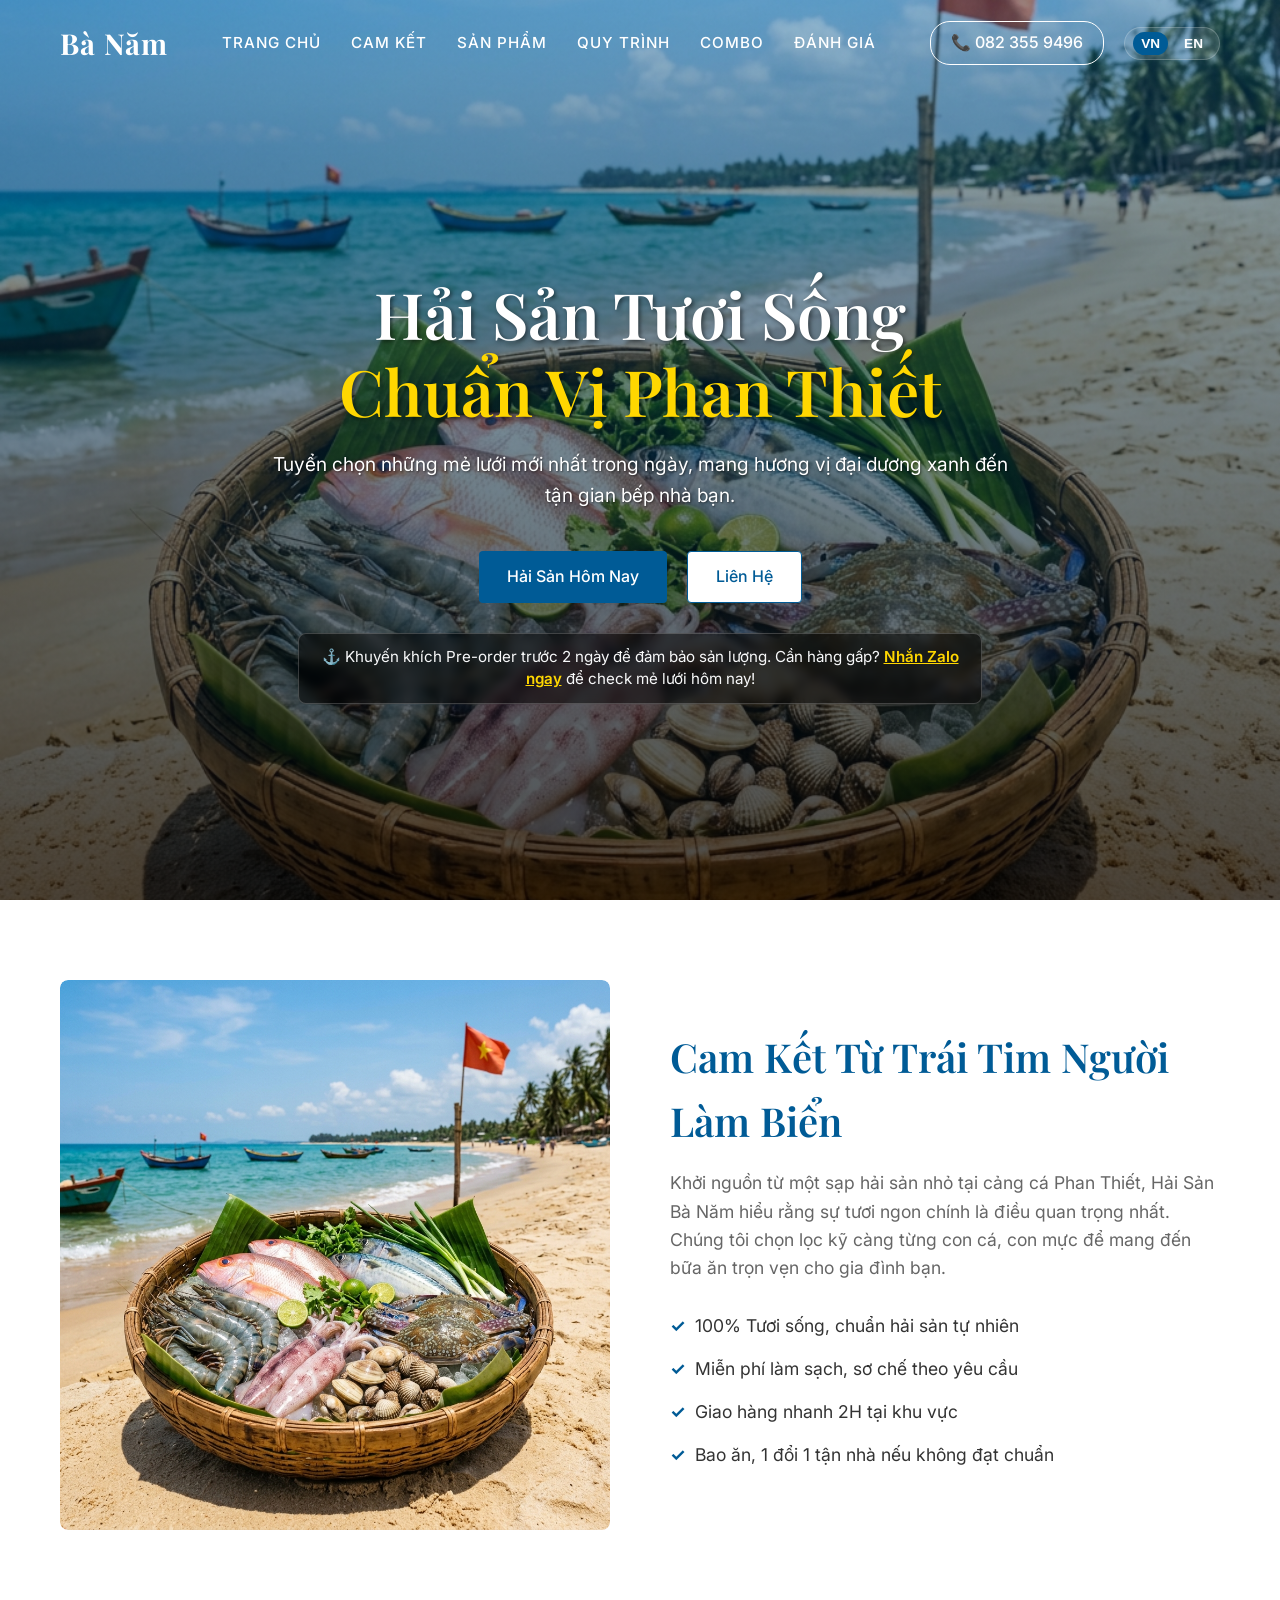
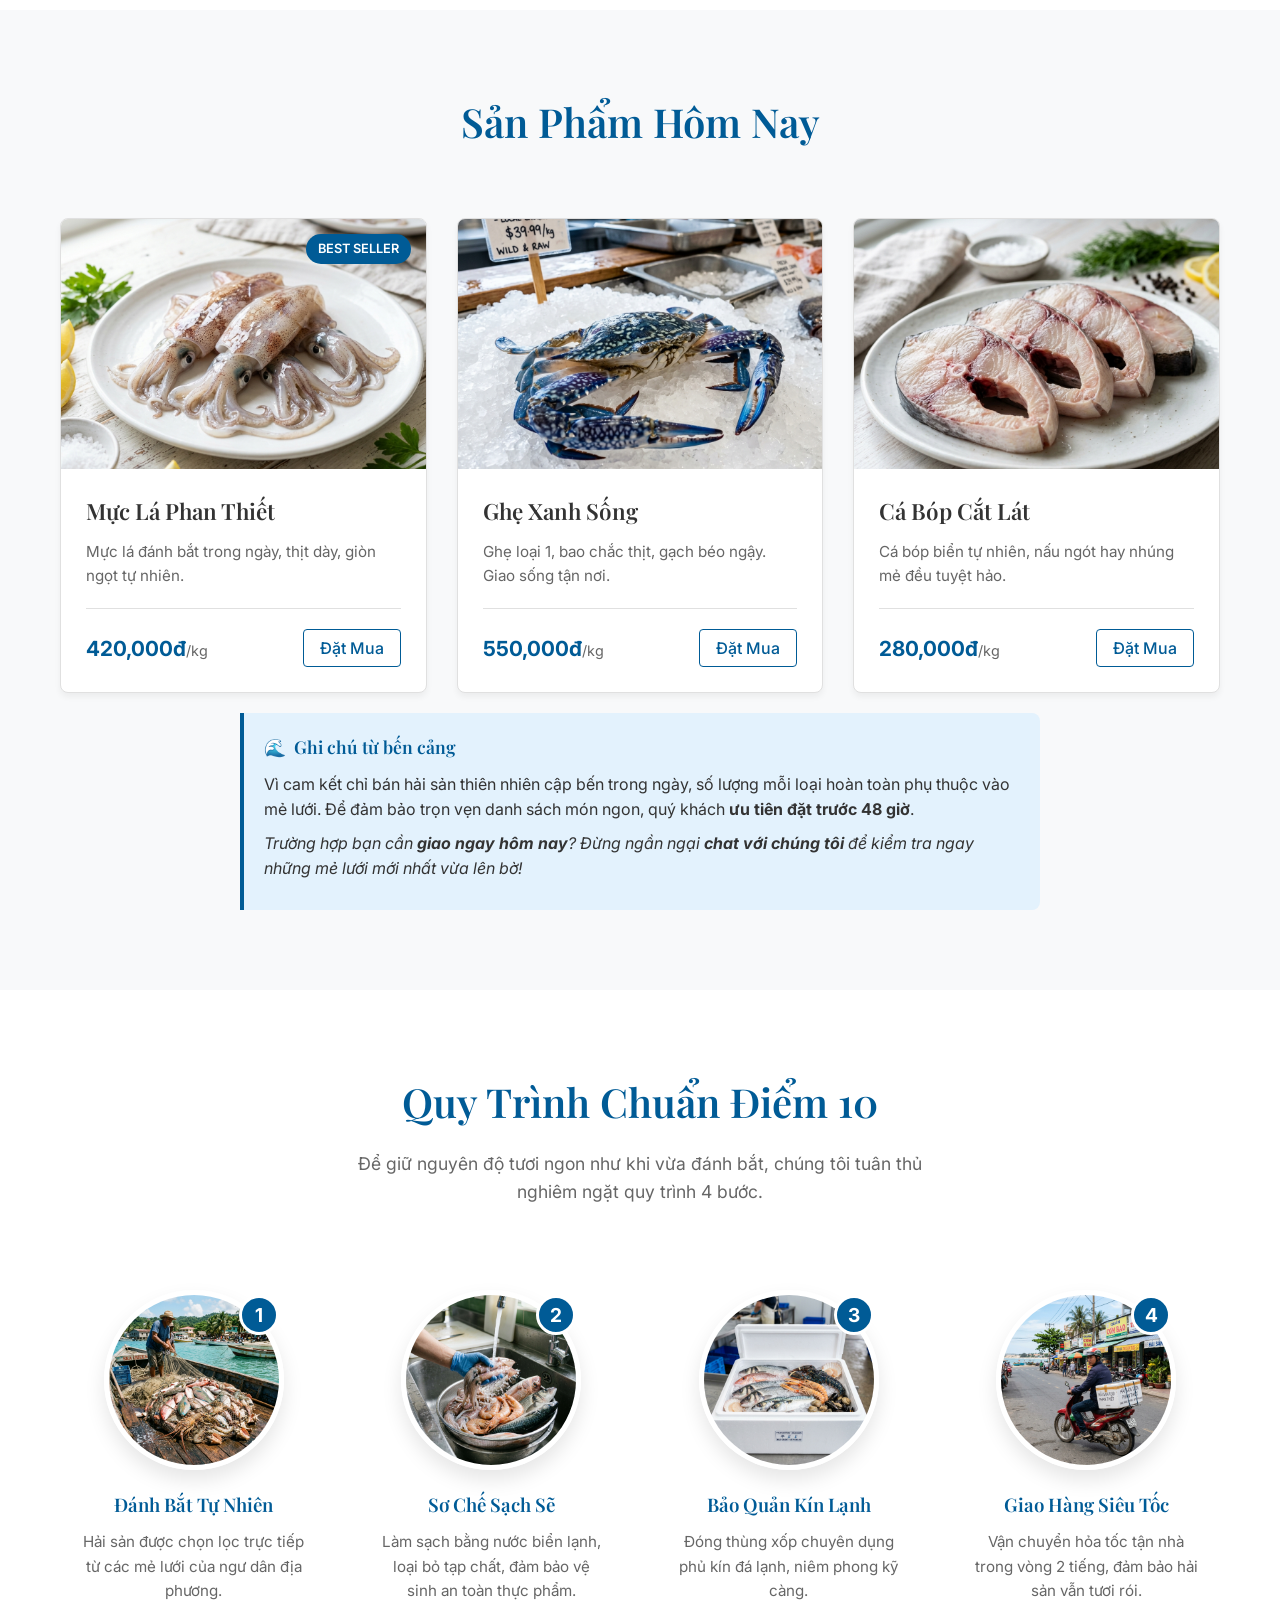
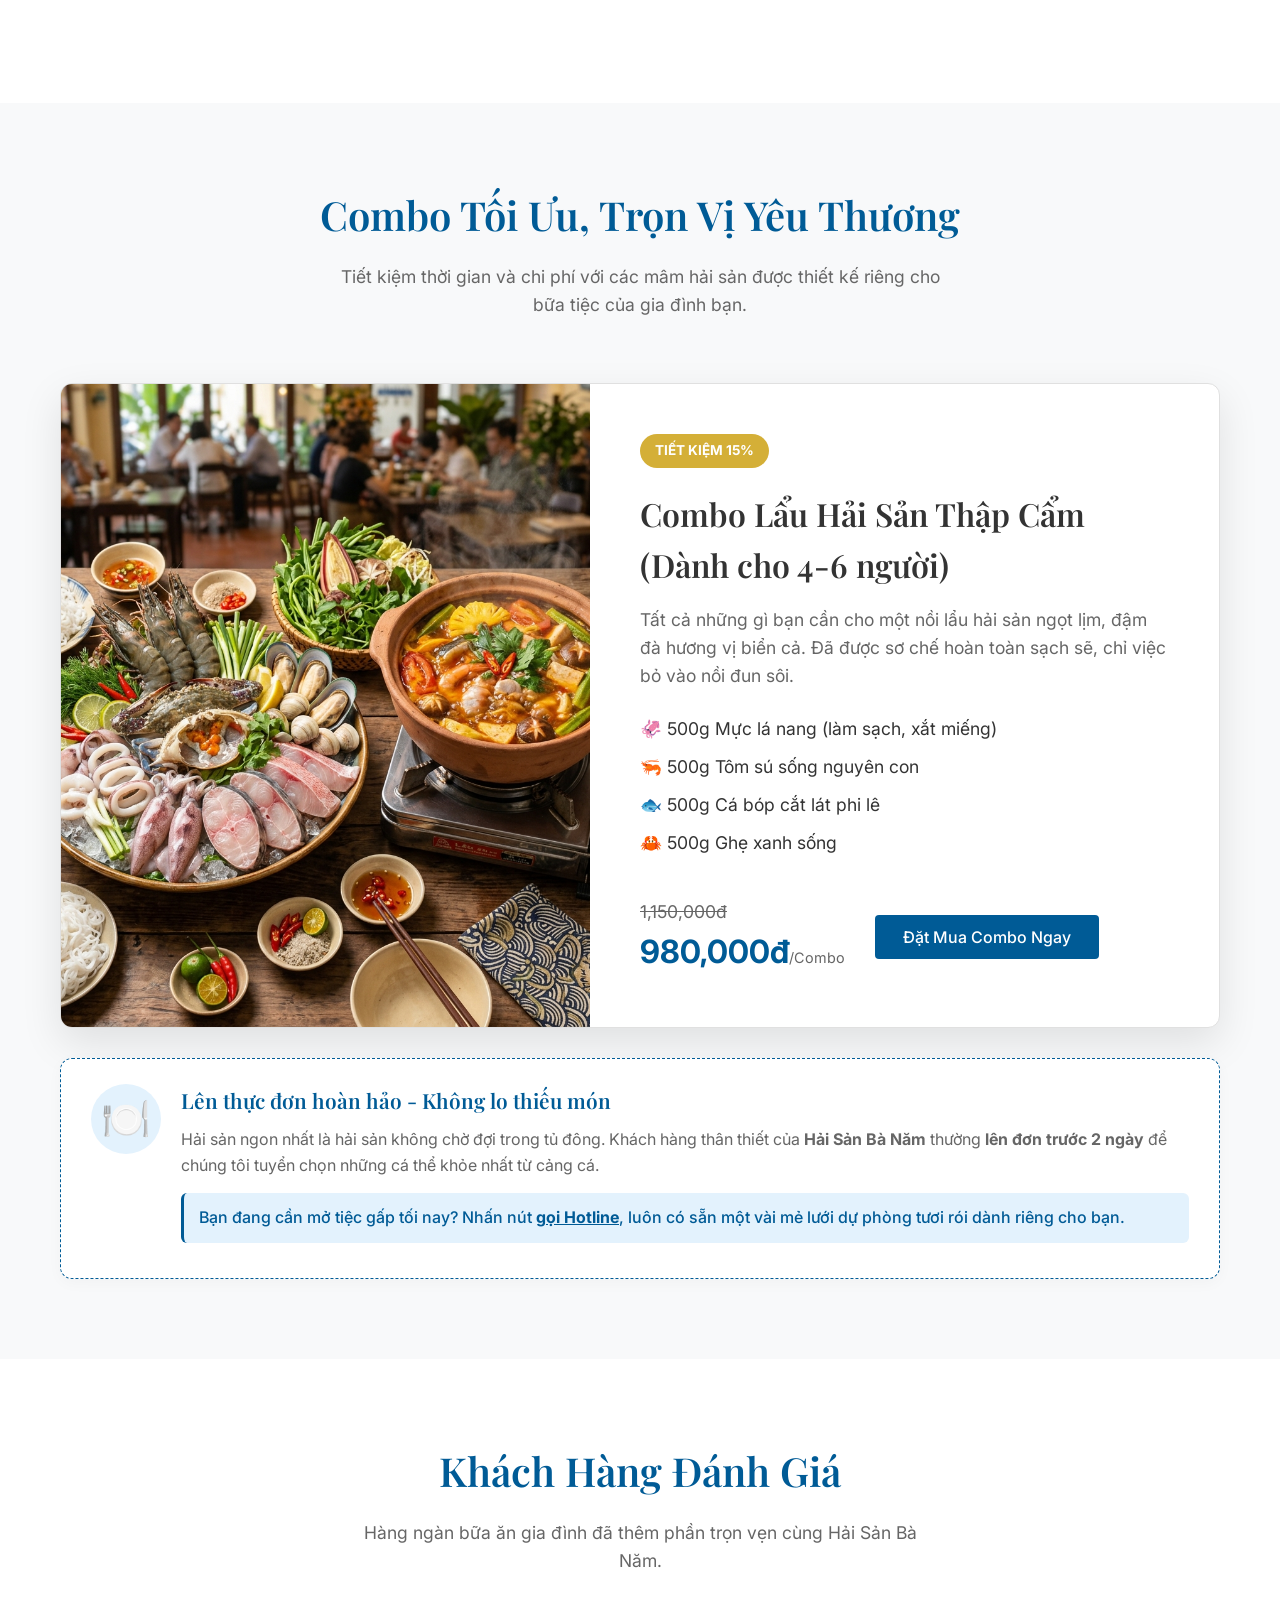
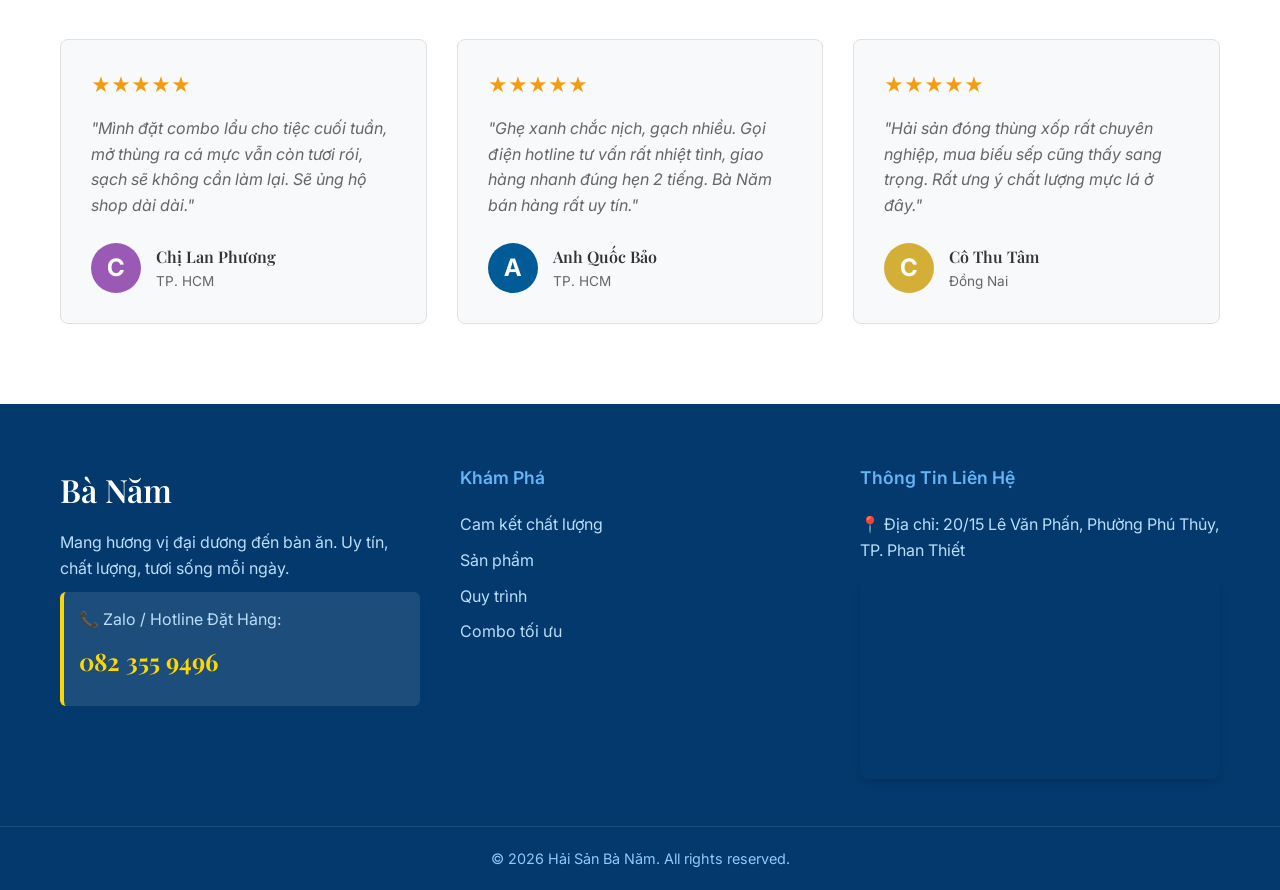
==== index.html @ 19738a65 "Add files via upload" ====
<!DOCTYPE html>
<html lang="vi">
<head>
    <meta charset="UTF-8">
    <meta name="viewport" content="width=device-width, initial-scale=1.0">
    <title>Hải Sản Bà Năm | Tươi Sống Khỏi Chê</title>
    <meta name="description" content="Hải Sản Bà Năm chuyên cung cấp các loại hải sản vùng biển Phan Thiết - Bình Thuận. Tươi ngon mỗi ngày.">
    <link rel="preconnect" href="https://fonts.googleapis.com">
    <link rel="preconnect" href="https://fonts.gstatic.com" crossorigin>
    <link href="https://fonts.googleapis.com/css2?family=Playfair+Display:wght@600;700&family=Inter:wght@400;500;600&display=swap" rel="stylesheet">
    <link rel="stylesheet" href="style.css">
</head>
<body>
    <!-- Navbar -->
    <header class="navbar">
        <div class="container">
            <a href="#" class="logo" data-i18n="logo_text">Bà Năm</a>
            <nav class="nav-links">
                <a href="#home" data-i18n="nav_home">Trang chủ</a>
                <a href="#about" data-i18n="nav_about">Cam kết</a>
                <a href="#products" data-i18n="nav_products">Sản phẩm</a>
                <a href="#process" data-i18n="nav_process">Quy trình</a>
                <a href="#combo" data-i18n="nav_combo">Combo</a>
                <a href="#reviews" data-i18n="nav_reviews">Đánh giá</a>
            </nav>
            <div class="header-right">
                <div class="header-phone">
                    <a href="tel:0823559496" class="btn-outline">📞 082 355 9496</a>
                </div>
                <div class="lang-switch">
                    <button id="lang-vi" class="lang-btn active">VN</button>
                    <button id="lang-en" class="lang-btn">EN</button>
                </div>
            </div>
            <div class="mobile-menu-btn">
                <span></span>
                <span></span>
                <span></span>
            </div>
        </div>
    </header>

    <!-- Hero Section -->
    <section id="home" class="hero" style="background-image: linear-gradient(rgba(0, 91, 150, 0.4), rgba(0, 0, 0, 0.7)), url('assets/hero_phanthiet_1779929524622.png');">
        <div class="hero-content">
            <h1 data-i18n="hero_title_html">Hải Sản Tươi Sống<br><span>Chuẩn Vị Phan Thiết</span></h1>
            <p data-i18n="hero_desc">Tuyển chọn những mẻ lưới mới nhất trong ngày, mang hương vị đại dương xanh đến tận gian bếp nhà bạn.</p>
            <div class="hero-actions">
                <a href="#products" class="btn-primary" data-i18n="btn_shop_now">Hải Sản Hôm Nay</a>
                <a href="#footer-contact" class="btn-secondary" data-i18n="btn_contact">Liên Hệ</a>
            </div>
            <div class="hero-note">
                <span data-i18n="hero_note_pre">⚓ Khuyến khích Pre-order trước 2 ngày để đảm bảo sản lượng. Cần hàng gấp? </span><a href="https://zalo.me/0823559496" target="_blank" data-i18n="hero_note_link">Nhắn Zalo ngay</a> <span data-i18n="hero_note_post">để check mẻ lưới hôm nay!</span>
            </div>
        </div>
    </section>

    <!-- About / Reason to Believe Section -->
    <section id="about" class="section about-section">
        <div class="container about-container">
            <div class="about-image">
                <img src="assets/hero_phanthiet_1779929524622.png" alt="Hải sản Phan Thiết">
            </div>
            <div class="about-text">
                <h2 data-i18n="about_title">Cam Kết Từ Trái Tim Người Làm Biển</h2>
                <p data-i18n="about_desc">Khởi nguồn từ một sạp hải sản nhỏ tại cảng cá Phan Thiết, Hải Sản Bà Năm hiểu rằng sự tươi ngon chính là điều quan trọng nhất. Chúng tôi chọn lọc kỹ càng từng con cá, con mực để mang đến bữa ăn trọn vẹn cho gia đình bạn.</p>
                <ul class="features">
                    <li data-i18n="feat_1">100% Tươi sống, chuẩn hải sản tự nhiên</li>
                    <li data-i18n="feat_2">Miễn phí làm sạch, sơ chế theo yêu cầu</li>
                    <li data-i18n="feat_3">Giao hàng nhanh 2H tại khu vực</li>
                    <li data-i18n="feat_4">Bao ăn, 1 đổi 1 tận nhà nếu không đạt chuẩn</li>
                </ul>
            </div>
        </div>
    </section>

    <!-- Products Section -->
    <section id="products" class="section products-section" style="background-color: var(--bg-light);">
        <div class="container">
            <div class="section-header">
                <h2 data-i18n="prod_title">Sản Phẩm Hôm Nay</h2>
            </div>
            
            <div class="product-grid">
                <div class="product-card">
                    <div class="product-img">
                        <img src="assets/product_squid_1779929579475.png" alt="Mực Lá Phan Thiết" id="img-squid">
                        <div class="product-badge" data-i18n="badge_bestseller">Best Seller</div>
                    </div>
                    <div class="product-info">
                        <h3 data-i18n="squid_title">Mực Lá Phan Thiết</h3>
                        <p class="product-desc" data-i18n="squid_desc">Mực lá đánh bắt trong ngày, thịt dày, giòn ngọt tự nhiên.</p>
                        <div class="product-bottom">
                            <span class="price">420,000đ<span data-i18n="per_kg">/kg</span></span>
                            <button class="btn-buy" onclick="openOrderModal('Mực Lá Phan Thiết', 'assets/product_squid_1779929579475.png', true)" data-i18n="btn_buy">Đặt Mua</button>
                        </div>
                    </div>
                </div>

                <div class="product-card">
                    <div class="product-img">
                        <img src="assets/product_bluecrab_1779929543211.png" alt="Ghẹ Xanh Sống" id="img-crab">
                    </div>
                    <div class="product-info">
                        <h3 data-i18n="crab_title">Ghẹ Xanh Sống</h3>
                        <p class="product-desc" data-i18n="crab_desc">Ghẹ loại 1, bao chắc thịt, gạch béo ngậy. Giao sống tận nơi.</p>
                        <div class="product-bottom">
                            <span class="price">550,000đ<span data-i18n="per_kg">/kg</span></span>
                            <button class="btn-buy" onclick="openOrderModal('Ghẹ Xanh Sống', 'assets/product_bluecrab_1779929543211.png', true)" data-i18n="btn_buy">Đặt Mua</button>
                        </div>
                    </div>
                </div>

                <div class="product-card">
                    <div class="product-img">
                        <img src="assets/product_cobia_1779929563688.png" alt="Cá Bóp Biển" id="img-cobia">
                    </div>
                    <div class="product-info">
                        <h3 data-i18n="cobia_title">Cá Bóp Cắt Lát</h3>
                        <p class="product-desc" data-i18n="cobia_desc">Cá bóp biển tự nhiên, nấu ngót hay nhúng mẻ đều tuyệt hảo.</p>
                        <div class="product-bottom">
                            <span class="price">280,000đ<span data-i18n="per_kg">/kg</span></span>
                            <button class="btn-buy" onclick="openOrderModal('Cá Bóp Cắt Lát', 'assets/product_cobia_1779929563688.png', true)" data-i18n="btn_buy">Đặt Mua</button>
                        </div>
                    </div>
                </div>
            </div>

            <div class="harbor-note">
                <h4><span class="icon">🌊</span> <span data-i18n="harbor_note_title">Ghi chú từ bến cảng</span></h4>
                <p data-i18n="harbor_note_p1_html">Vì cam kết chỉ bán hải sản thiên nhiên cập bến trong ngày, số lượng mỗi loại hoàn toàn phụ thuộc vào mẻ lưới. Để đảm bảo trọn vẹn danh sách món ngon, quý khách <strong>ưu tiên đặt trước 48 giờ</strong>.</p>
                <p><em><span data-i18n="harbor_note_p2_pre">Trường hợp bạn cần <strong>giao ngay hôm nay</strong>? Đừng ngần ngại </span><a href="https://zalo.me/0823559496" target="_blank" data-i18n="harbor_note_p2_link"><strong>chat với chúng tôi</strong></a><span data-i18n="harbor_note_p2_post"> để kiểm tra ngay những mẻ lưới mới nhất vừa lên bờ!</span></em></p>
            </div>
        </div>
    </section>

    <!-- Packaging Process Section -->
    <section id="process" class="section process-section">
        <div class="container">
            <div class="section-header">
                <h2 data-i18n="proc_title">Quy Trình Chuẩn Điểm 10</h2>
                <p data-i18n="proc_desc">Để giữ nguyên độ tươi ngon như khi vừa đánh bắt, chúng tôi tuân thủ nghiêm ngặt quy trình 4 bước.</p>
            </div>
            <div class="process-grid">
                <div class="process-card">
                    <div class="process-img">
                        <img src="assets/process_catch_1779944529290.png" alt="Đánh bắt">
                        <div class="step-num">1</div>
                    </div>
                    <h3 data-i18n="p1_title">Đánh Bắt Tự Nhiên</h3>
                    <p data-i18n="p1_desc">Hải sản được chọn lọc trực tiếp từ các mẻ lưới của ngư dân địa phương.</p>
                </div>
                <div class="process-card">
                    <div class="process-img">
                        <img src="assets/process_clean_vietnam_1779953229005.png" alt="Sơ chế">
                        <div class="step-num">2</div>
                    </div>
                    <h3 data-i18n="p2_title">Sơ Chế Sạch Sẽ</h3>
                    <p data-i18n="p2_desc">Làm sạch bằng nước biển lạnh, loại bỏ tạp chất, đảm bảo vệ sinh an toàn thực phẩm.</p>
                </div>
                <div class="process-card">
                    <div class="process-img">
                        <img src="assets/process_pack_1779944547674.png" alt="Đóng gói">
                        <div class="step-num">3</div>
                    </div>
                    <h3 data-i18n="p3_title">Bảo Quản Kín Lạnh</h3>
                    <p data-i18n="p3_desc">Đóng thùng xốp chuyên dụng phủ kín đá lạnh, niêm phong kỹ càng.</p>
                </div>
                <div class="process-card">
                    <div class="process-img">
                        <img src="assets/process_delivery_vietnam_1779953250684.png" alt="Vận chuyển">
                        <div class="step-num">4</div>
                    </div>
                    <h3 data-i18n="p4_title">Giao Hàng Siêu Tốc</h3>
                    <p data-i18n="p4_desc">Vận chuyển hỏa tốc tận nhà trong vòng 2 tiếng, đảm bảo hải sản vẫn tươi rói.</p>
                </div>
            </div>
        </div>
    </section>

    <!-- Combo Section -->
    <section id="combo" class="section combo-section" style="background-color: var(--bg-light);">
        <div class="container">
            <div class="section-header">
                <h2 data-i18n="combo_sec_title">Combo Tối Ưu, Trọn Vị Yêu Thương</h2>
                <p data-i18n="combo_sec_desc">Tiết kiệm thời gian và chi phí với các mâm hải sản được thiết kế riêng cho bữa tiệc của gia đình bạn.</p>
            </div>
            
            <div class="combo-card-large">
                <div class="combo-image">
                    <img src="assets/combo_hotpot_1779944512594.png" alt="Combo Lẩu Hải Sản">
                </div>
                <div class="combo-info">
                    <div class="combo-badge" data-i18n="combo_badge">TIẾT KIỆM 15%</div>
                    <h3 data-i18n="combo_title">Combo Lẩu Hải Sản Thập Cẩm (Dành cho 4-6 người)</h3>
                    <p class="combo-desc" data-i18n="combo_desc">Tất cả những gì bạn cần cho một nồi lẩu hải sản ngọt lịm, đậm đà hương vị biển cả. Đã được sơ chế hoàn toàn sạch sẽ, chỉ việc bỏ vào nồi đun sôi.</p>
                    <ul class="combo-items">
                        <li><span>🦑</span> <span data-i18n="citem_1">500g Mực lá nang (làm sạch, xắt miếng)</span></li>
                        <li><span>🦐</span> <span data-i18n="citem_2">500g Tôm sú sống nguyên con</span></li>
                        <li><span>🐟</span> <span data-i18n="citem_3">500g Cá bóp cắt lát phi lê</span></li>
                        <li><span>🦀</span> <span data-i18n="citem_4">500g Ghẹ xanh sống</span></li>
                    </ul>
                    <div class="combo-bottom">
                        <div class="price-wrap">
                            <span class="price-old">1,150,000đ</span>
                            <span class="price">980,000đ<span data-i18n="per_combo">/Combo</span></span>
                        </div>
                        <button class="btn-primary" onclick="openOrderModal('Combo Lẩu Hải Sản Thập Cẩm', 'assets/combo_hotpot_1779944512594.png', false)" data-i18n="btn_buy_combo">Đặt Mua Combo Ngay</button>
                    </div>
                </div>
            </div>

            <div class="preorder-banner">
                <div class="banner-icon">🍽️</div>
                <div class="banner-content">
                    <h3 data-i18n="pb_title">Lên thực đơn hoàn hảo - Không lo thiếu món</h3>
                    <p data-i18n="pb_desc_html">Hải sản ngon nhất là hải sản không chờ đợi trong tủ đông. Khách hàng thân thiết của <strong>Hải Sản Bà Năm</strong> thường <strong>lên đơn trước 2 ngày</strong> để chúng tôi tuyển chọn những cá thể khỏe nhất từ cảng cá.</p>
                    <p class="highlight-text" data-i18n="pb_hl_html">Bạn đang cần mở tiệc gấp tối nay? Nhấn nút <a href="https://zalo.me/0823559496" target="_blank" style="text-decoration: underline; color: inherit;"><strong>gọi Hotline</strong></a>, luôn có sẵn một vài mẻ lưới dự phòng tươi rói dành riêng cho bạn.</p>
                </div>
            </div>
        </div>
    </section>

    <!-- Reviews Section -->
    <section id="reviews" class="section reviews-section">
        <div class="container">
            <div class="section-header">
                <h2 data-i18n="rev_title">Khách Hàng Đánh Giá</h2>
                <p data-i18n="rev_desc">Hàng ngàn bữa ăn gia đình đã thêm phần trọn vẹn cùng Hải Sản Bà Năm.</p>
            </div>
            <div class="reviews-grid">
                <div class="review-card">
                    <div class="review-stars">★★★★★</div>
                    <p class="review-text" data-i18n="rev_1_text">"Mình đặt combo lẩu cho tiệc cuối tuần, mở thùng ra cá mực vẫn còn tươi rói, sạch sẽ không cần làm lại. Sẽ ủng hộ shop dài dài."</p>
                    <div class="review-author">
                        <div class="author-avatar">C</div>
                        <div>
                            <h4 data-i18n="rev_1_name">Chị Lan Phương</h4>
                            <p data-i18n="rev_1_loc">TP. HCM</p>
                        </div>
                    </div>
                </div>
                <div class="review-card">
                    <div class="review-stars">★★★★★</div>
                    <p class="review-text" data-i18n="rev_2_text">"Ghẹ xanh chắc nịch, gạch nhiều. Gọi điện hotline tư vấn rất nhiệt tình, giao hàng nhanh đúng hẹn 2 tiếng. Bà Năm bán hàng rất uy tín."</p>
                    <div class="review-author">
                        <div class="author-avatar" style="background:var(--accent);">A</div>
                        <div>
                            <h4 data-i18n="rev_2_name">Anh Quốc Bảo</h4>
                            <p data-i18n="rev_2_loc">TP. HCM</p>
                        </div>
                    </div>
                </div>
                <div class="review-card">
                    <div class="review-stars">★★★★★</div>
                    <p class="review-text" data-i18n="rev_3_text">"Hải sản đóng thùng xốp rất chuyên nghiệp, mua biếu sếp cũng thấy sang trọng. Rất ưng ý chất lượng mực lá ở đây."</p>
                    <div class="review-author">
                        <div class="author-avatar" style="background:#d4af37;">C</div>
                        <div>
                            <h4 data-i18n="rev_3_name">Cô Thu Tâm</h4>
                            <p data-i18n="rev_3_loc">Đồng Nai</p>
                        </div>
                    </div>
                </div>
            </div>
        </div>
    </section>

    <!-- Footer -->
    <footer id="footer-contact">
        <div class="container footer-content">
            <div class="footer-col brand-col">
                <h3 data-i18n="footer_brand">Bà Năm</h3>
                <p data-i18n="footer_desc">Mang hương vị đại dương đến bàn ăn. Uy tín, chất lượng, tươi sống mỗi ngày.</p>
                <div class="contact-highlight">
                    <p data-i18n="footer_hotline_text">📞 Zalo / Hotline Đặt Hàng:</p>
                    <a href="tel:0823559496" class="big-phone">082 355 9496</a>
                </div>
            </div>
            <div class="footer-col">
                <h4 data-i18n="footer_nav_title">Khám Phá</h4>
                <a href="#about" data-i18n="nav_about">Cam kết chất lượng</a>
                <a href="#products" data-i18n="nav_products">Sản phẩm</a>
                <a href="#process" data-i18n="nav_process">Quy trình</a>
                <a href="#combo" data-i18n="nav_combo">Combo tối ưu</a>
            </div>
            <div class="footer-col">
                <h4 data-i18n="footer_contact_title">Thông Tin Liên Hệ</h4>
                <p><span data-i18n="footer_address">📍 Địa chỉ: 20/15 Lê Văn Phấn, Phường Phú Thủy, TP. Phan Thiết</span></p>
                <div class="map-container" style="margin-top: 15px;">
                    <iframe src="https://maps.google.com/maps?q=20/15%20L%C3%AA%20V%C4%83n%20Ph%E1%BA%A5n,%20Ph%C6%B0%E1%BB%9Dng%20Ph%C3%BA%20Th%E1%BB%A7y,%20Phan%20Thi%E1%BA%BFt&t=&z=15&ie=UTF8&iwloc=&output=embed" width="100%" height="200" style="border:0; border-radius: 8px; box-shadow: 0 4px 6px rgba(0,0,0,0.1);" allowfullscreen="" loading="lazy"></iframe>
                </div>
            </div>
        </div>
        <div class="footer-bottom">
            <p data-i18n="footer_copy">&copy; 2026 Hải Sản Bà Năm. All rights reserved.</p>
        </div>
    </footer>

    <!-- Order Modal -->
    <div id="orderModal" class="modal">
        <div class="modal-content">
            <span class="close-modal">&times;</span>
            <h2 id="modalTitle" data-i18n="modal_title">Đặt Mua Sản Phẩm</h2>
            <p class="modal-desc" data-i18n="modal_desc">Vui lòng liên hệ trực tiếp để chúng tôi chốt đơn và phục vụ bạn tốt nhất.</p>
            
            <div class="prep-section" id="prepSection">
                <h4 data-i18n="modal_prep_title">Chọn cách sơ chế:</h4>
                <div class="prep-options">
                    <label class="prep-option">
                        <input type="radio" name="prepType" value="raw" checked onchange="updatePrepPreview()">
                        <span data-i18n="prep_raw">Giao sống nguyên con</span>
                    </label>
                    <label class="prep-option">
                        <input type="radio" name="prepType" value="cleaned" onchange="updatePrepPreview()">
                        <span data-i18n="prep_clean">Làm sạch & cắt khúc</span>
                    </label>
                    <label class="prep-option">
                        <input type="radio" name="prepType" value="steamed" onchange="updatePrepPreview()">
                        <span data-i18n="prep_steam">Hấp chín sẵn</span>
                    </label>
                </div>
                <div class="prep-preview">
                    <img id="prepPreviewImg" src="" alt="Minh họa sơ chế">
                    <p id="prepPreviewText" data-i18n="prep_img_text">Hình minh họa</p>
                </div>
            </div>

            <div class="modal-actions">
                <a href="tel:0823559496" class="btn-primary modal-btn" data-i18n="modal_btn_call">📞 Gọi 082 355 9496</a>
                <a href="https://zalo.me/0823559496" target="_blank" class="btn-secondary modal-btn" data-i18n="modal_btn_zalo">💬 Nhắn Zalo</a>
            </div>
        </div>
    </div>

    <script src="script.js"></script>
</body>
</html>
---- style.css ----
:root {
    --bg-light: #f8f9fa;
    --bg-card: #ffffff;
    --text-main: #333333;
    --text-muted: #666666;
    --accent: #005B96; /* Ocean Blue */
    --accent-hover: #03396c;
    --border: #e0e0e0;
    --font-heading: 'Playfair Display', serif;
    --font-body: 'Inter', sans-serif;
    --transition: all 0.3s ease;
}

* {
    margin: 0;
    padding: 0;
    box-sizing: border-box;
}

html {
    scroll-behavior: smooth;
}

body {
    background-color: var(--bg-card); /* Default background white */
    color: var(--text-main);
    font-family: var(--font-body);
    line-height: 1.6;
    overflow-x: hidden;
}

a {
    text-decoration: none;
    color: inherit;
    transition: var(--transition);
}

ul {
    list-style: none;
}

.container {
    max-width: 1200px;
    margin: 0 auto;
    padding: 0 20px;
}

.text-center {
    text-align: center;
}

/* Typography */
h1, h2, h3, h4, h5, h6 {
    font-family: var(--font-heading);
    font-weight: 600;
}

h2 {
    font-size: 2.5rem;
    margin-bottom: 1rem;
    color: var(--accent);
}

.section-header {
    text-align: center;
    margin-bottom: 4rem;
}

.section-header p {
    color: var(--text-muted);
    font-size: 1.1rem;
    max-width: 600px;
    margin: 0 auto;
}

/* Buttons */
.btn-primary, .btn-secondary, .btn-outline, .btn-buy {
    display: inline-flex;
    align-items: center;
    justify-content: center;
    padding: 12px 28px;
    border-radius: 4px;
    font-weight: 500;
    cursor: pointer;
    transition: var(--transition);
    border: none;
    font-size: 1rem;
    font-family: var(--font-body);
    text-align: center;
}

.btn-primary {
    background-color: var(--accent);
    color: white;
}

.btn-primary:hover {
    background-color: var(--accent-hover);
    transform: translateY(-2px);
    box-shadow: 0 10px 20px rgba(0, 91, 150, 0.2);
}

.btn-secondary {
    background-color: white;
    color: var(--accent);
    border: 1px solid var(--accent);
}

.btn-secondary:hover {
    background-color: #f0f7fb;
    transform: translateY(-2px);
}

.btn-outline {
    border: 1px solid white;
    color: white;
    padding: 8px 20px;
    border-radius: 20px;
}

.btn-outline:hover {
    background-color: white;
    color: var(--accent);
}

.navbar.scrolled .btn-outline {
    border-color: var(--accent);
    color: var(--accent);
}
.navbar.scrolled .btn-outline:hover {
    background-color: var(--accent);
    color: white;
}

/* Navbar */
.navbar {
    position: fixed;
    top: 0;
    left: 0;
    width: 100%;
    padding: 20px 0;
    z-index: 1000;
    transition: var(--transition);
    border-bottom: 1px solid transparent;
    color: white;
}

.navbar.scrolled {
    background-color: rgba(255, 255, 255, 0.95);
    backdrop-filter: blur(10px);
    padding: 15px 0;
    border-bottom: 1px solid var(--border);
    color: var(--text-main);
    box-shadow: 0 4px 6px rgba(0,0,0,0.05);
}

.navbar .container {
    display: flex;
    justify-content: space-between;
    align-items: center;
}

.logo {
    font-family: var(--font-heading);
    font-size: 1.8rem;
    font-weight: 700;
    letter-spacing: 1px;
}

.nav-links {
    display: flex;
    gap: 30px;
    align-items: center;
}

.nav-links a:not(.btn-outline) {
    font-size: 0.95rem;
    text-transform: uppercase;
    letter-spacing: 1px;
    position: relative;
    font-weight: 500;
}

.nav-links a:not(.btn-outline)::after {
    content: '';
    position: absolute;
    bottom: -5px;
    left: 0;
    width: 0;
    height: 2px;
    background-color: var(--accent);
    transition: var(--transition);
}

.nav-links a:not(.btn-outline):hover::after {
    width: 100%;
}

.header-right {
    display: flex;
    align-items: center;
    gap: 20px;
}

.header-phone {
    display: flex;
    align-items: center;
}

.lang-switch {
    display: flex;
    align-items: center;
    gap: 8px;
    background: rgba(255, 255, 255, 0.1);
    padding: 4px 8px;
    border-radius: 20px;
    border: 1px solid rgba(255, 255, 255, 0.2);
}

.navbar.scrolled .lang-switch {
    background: #f0f7fb;
    border-color: var(--border);
}

.lang-btn {
    background: none;
    border: none;
    color: white;
    cursor: pointer;
    font-size: 0.85rem;
    font-weight: 600;
    padding: 4px 8px;
    border-radius: 12px;
    transition: var(--transition);
}

.navbar.scrolled .lang-btn {
    color: var(--text-muted);
}

.lang-btn.active {
    background-color: var(--accent);
    color: white !important;
}

.lang-btn:not(.active):hover {
    opacity: 0.8;
}

.mobile-menu-btn {
    display: none;
    flex-direction: column;
    gap: 6px;
    cursor: pointer;
}

.mobile-menu-btn span {
    width: 30px;
    height: 2px;
    background-color: currentColor;
    transition: var(--transition);
}

/* Hero Section */
.hero {
    height: 100vh;
    background-size: cover;
    background-position: center;
    background-attachment: fixed;
    display: flex;
    align-items: center;
    justify-content: center;
    text-align: center;
    padding-top: 80px;
    color: white;
}

.hero-content {
    max-width: 800px;
    padding: 0 20px;
    animation: fadeIn 1.5s ease;
}

.hero h1 {
    font-size: 4rem;
    line-height: 1.2;
    margin-bottom: 20px;
    text-shadow: 2px 2px 4px rgba(0,0,0,0.5);
}

.hero h1 span {
    color: #ffd700;
}

.hero p {
    font-size: 1.2rem;
    margin-bottom: 40px;
    text-shadow: 1px 1px 2px rgba(0,0,0,0.5);
}

.hero-actions {
    display: flex;
    gap: 20px;
    justify-content: center;
}

@keyframes fadeIn {
    from { opacity: 0; transform: translateY(30px); }
    to { opacity: 1; transform: translateY(0); }
}

/* Sections General */
.section {
    padding: 80px 0;
}

/* About Section */
.about-section {
    background-color: var(--bg-card);
}

.about-container {
    display: grid;
    grid-template-columns: 1fr 1fr;
    gap: 60px;
    align-items: center;
}

.about-text p {
    color: var(--text-muted);
    font-size: 1.1rem;
    margin-bottom: 30px;
}

.features li {
    margin-bottom: 15px;
    font-size: 1.1rem;
    color: var(--text-main);
    display: flex;
    align-items: center;
    gap: 10px;
}

.features li::before {
    content: '✓';
    color: var(--accent);
    font-weight: bold;
}

.about-image {
    position: relative;
    border-radius: 8px;
    overflow: hidden;
}

.about-image img {
    width: 100%;
    border-radius: 8px;
    display: block;
    box-shadow: 0 10px 30px rgba(0,0,0,0.1);
}

/* Products */
.product-grid {
    display: grid;
    grid-template-columns: repeat(auto-fit, minmax(300px, 1fr));
    gap: 30px;
}

.product-card {
    background-color: var(--bg-card);
    border: 1px solid var(--border);
    border-radius: 8px;
    overflow: hidden;
    transition: var(--transition);
    box-shadow: 0 4px 6px rgba(0,0,0,0.05);
}

.product-card:hover {
    transform: translateY(-5px);
    border-color: var(--accent);
    box-shadow: 0 15px 30px rgba(0, 91, 150, 0.15);
}

.product-img {
    position: relative;
    height: 250px;
    overflow: hidden;
}

.product-img img {
    width: 100%;
    height: 100%;
    object-fit: cover;
    transition: transform 0.5s ease;
}

.product-card:hover .product-img img {
    transform: scale(1.05);
}

.product-badge {
    position: absolute;
    top: 15px;
    right: 15px;
    background-color: var(--accent);
    color: white;
    padding: 5px 12px;
    font-size: 0.8rem;
    font-weight: 600;
    border-radius: 20px;
    text-transform: uppercase;
}

.product-info {
    padding: 25px;
}

.product-info h3 {
    font-size: 1.4rem;
    margin-bottom: 10px;
    color: var(--text-main);
}

.product-desc {
    color: var(--text-muted);
    font-size: 0.95rem;
    margin-bottom: 20px;
    min-height: 45px;
}

.product-bottom {
    display: flex;
    justify-content: space-between;
    align-items: center;
    border-top: 1px solid var(--border);
    padding-top: 20px;
}

.price {
    font-size: 1.3rem;
    font-weight: 700;
    color: var(--accent);
}

.price span {
    font-size: 0.9rem;
    color: var(--text-muted);
    font-weight: 400;
}

.btn-buy {
    background-color: white;
    border: 1px solid var(--accent);
    color: var(--accent);
    padding: 8px 16px;
}

.btn-buy:hover {
    background-color: var(--accent);
    color: white;
}

/* Process Section */
.process-section {
    background-color: var(--bg-card);
}

.process-grid {
    display: grid;
    grid-template-columns: repeat(auto-fit, minmax(220px, 1fr));
    gap: 30px;
    text-align: center;
    position: relative;
}

.process-card {
    padding: 20px;
}

.process-img {
    width: 180px;
    height: 180px;
    margin: 0 auto 20px;
    border-radius: 50%;
    position: relative;
    border: 5px solid white;
    box-shadow: 0 10px 20px rgba(0,0,0,0.1);
}

.process-img img {
    width: 100%;
    height: 100%;
    object-fit: cover;
    border-radius: 50%;
}

.step-num {
    position: absolute;
    top: 0;
    right: 0;
    width: 40px;
    height: 40px;
    background-color: var(--accent);
    color: white;
    border-radius: 50%;
    display: flex;
    align-items: center;
    justify-content: center;
    font-weight: bold;
    font-size: 1.2rem;
    border: 3px solid white;
}

.process-card h3 {
    margin-bottom: 10px;
    color: var(--accent);
}

.process-card p {
    color: var(--text-muted);
    font-size: 0.95rem;
}

/* Combo Section */
.combo-card-large {
    background-color: var(--bg-card);
    border-radius: 12px;
    overflow: hidden;
    box-shadow: 0 15px 40px rgba(0,0,0,0.1);
    display: flex;
    border: 1px solid var(--border);
}

.combo-image {
    flex: 1;
    min-width: 400px;
}

.combo-image img {
    width: 100%;
    height: 100%;
    object-fit: cover;
}

.combo-info {
    flex: 1;
    padding: 50px;
    display: flex;
    flex-direction: column;
    justify-content: center;
}

.combo-badge {
    display: inline-block;
    background-color: #d4af37; /* Gold for special */
    color: white;
    padding: 6px 15px;
    border-radius: 20px;
    font-weight: bold;
    font-size: 0.85rem;
    margin-bottom: 20px;
    align-self: flex-start;
}

.combo-info h3 {
    font-size: 2rem;
    margin-bottom: 15px;
    color: var(--text-main);
}

.combo-desc {
    color: var(--text-muted);
    margin-bottom: 25px;
    font-size: 1.1rem;
}

.combo-items {
    margin-bottom: 30px;
}

.combo-items li {
    margin-bottom: 10px;
    font-size: 1.1rem;
}

.combo-bottom {
    display: flex;
    align-items: center;
    gap: 30px;
    flex-wrap: wrap;
}

.price-old {
    text-decoration: line-through;
    color: var(--text-muted);
    font-size: 1.1rem;
    display: block;
}

.combo-bottom .price {
    font-size: 2rem;
}

/* Reviews Section */
.reviews-section {
    background-color: var(--bg-card);
}

.reviews-grid {
    display: grid;
    grid-template-columns: repeat(auto-fit, minmax(300px, 1fr));
    gap: 30px;
}

.review-card {
    background-color: var(--bg-light);
    padding: 30px;
    border-radius: 8px;
    border: 1px solid var(--border);
    transition: var(--transition);
}

.review-card:hover {
    box-shadow: 0 10px 20px rgba(0,0,0,0.05);
    transform: translateY(-5px);
}

.review-stars {
    color: #f39c12; /* Star color */
    font-size: 1.2rem;
    margin-bottom: 15px;
}

.review-text {
    font-style: italic;
    color: var(--text-muted);
    margin-bottom: 25px;
}

.review-author {
    display: flex;
    align-items: center;
    gap: 15px;
}

.author-avatar {
    width: 50px;
    height: 50px;
    border-radius: 50%;
    background-color: #9b59b6;
    color: white;
    display: flex;
    align-items: center;
    justify-content: center;
    font-size: 1.5rem;
    font-weight: bold;
}

.review-author h4 {
    margin-bottom: 2px;
}

.review-author p {
    font-size: 0.85rem;
    color: var(--text-muted);
}

/* Footer */
footer {
    background-color: #03396c;
    color: white;
    padding: 60px 0 20px;
}

.footer-content {
    display: grid;
    grid-template-columns: repeat(auto-fit, minmax(250px, 1fr));
    gap: 40px;
    margin-bottom: 40px;
}

.brand-col h3 {
    font-size: 2rem;
    margin-bottom: 15px;
}

.brand-col p {
    color: #bbdefb;
    margin-bottom: 20px;
}

.contact-highlight {
    background-color: rgba(255, 255, 255, 0.1);
    padding: 15px;
    border-radius: 6px;
    border-left: 4px solid #ffd700;
}

.contact-highlight p {
    margin-bottom: 5px;
    color: white;
}

.big-phone {
    font-size: 1.5rem;
    font-weight: bold;
    color: #ffd700 !important;
    font-family: var(--font-heading);
}

.footer-col h4 {
    color: #64b5f6;
    margin-bottom: 20px;
    font-family: var(--font-body);
    font-size: 1.1rem;
}

.footer-col a {
    display: block;
    color: #bbdefb;
    margin-bottom: 10px;
}

.footer-col a:hover {
    color: white;
}

.footer-col p {
    color: #bbdefb;
    margin-bottom: 10px;
}

.footer-bottom {
    text-align: center;
    padding-top: 20px;
    border-top: 1px solid rgba(255,255,255,0.1);
    color: #90caf9;
    font-size: 0.9rem;
}

/* Modal */
.modal {
    display: none;
    position: fixed;
    z-index: 2000;
    left: 0;
    top: 0;
    width: 100%;
    height: 100%;
    background-color: rgba(0, 0, 0, 0.5);
    backdrop-filter: blur(3px);
    align-items: center;
    justify-content: center;
}

.modal-content {
    background-color: var(--bg-card);
    padding: 30px;
    border-radius: 8px;
    max-width: 500px;
    width: 90%;
    text-align: left;
    position: relative;
    box-shadow: 0 20px 40px rgba(0,0,0,0.2);
    animation: modalPop 0.3s ease;
}

@keyframes modalPop {
    from { transform: scale(0.9); opacity: 0; }
    to { transform: scale(1); opacity: 1; }
}

.close-modal {
    position: absolute;
    top: 15px;
    right: 20px;
    color: var(--text-muted);
    font-size: 1.5rem;
    cursor: pointer;
    transition: var(--transition);
}

.close-modal:hover {
    color: var(--text-main);
}

.modal-content h2 {
    margin-bottom: 15px;
    color: var(--accent);
    text-align: center;
}

.modal-desc {
    color: var(--text-muted);
    margin-bottom: 20px;
    text-align: center;
}

/* Preparation Selection */
.prep-section {
    background-color: var(--bg-light);
    padding: 15px;
    border-radius: 6px;
    margin-bottom: 20px;
    border: 1px solid var(--border);
}

.prep-section h4 {
    margin-bottom: 10px;
    font-family: var(--font-body);
}

.prep-options {
    display: flex;
    flex-direction: column;
    gap: 10px;
    margin-bottom: 15px;
}

.prep-option {
    display: flex;
    align-items: center;
    gap: 10px;
    cursor: pointer;
}

.prep-option input[type="radio"] {
    accent-color: var(--accent);
}

.prep-preview {
    text-align: center;
    padding-top: 10px;
    border-top: 1px dashed var(--border);
}

.prep-preview img {
    width: 100px;
    height: 100px;
    object-fit: cover;
    border-radius: 6px;
    border: 2px solid var(--accent);
}

.prep-preview p {
    font-size: 0.9rem;
    color: var(--text-muted);
    margin-top: 5px;
}

.modal-actions {
    display: flex;
    gap: 15px;
}

.modal-btn {
    flex: 1;
    padding: 12px;
    font-size: 1.05rem;
    text-align: center;
}

/* Pre-order Notes & Banners */
.hero-note {
    margin-top: 30px;
    background-color: rgba(0, 0, 0, 0.5);
    backdrop-filter: blur(5px);
    border: 1px solid rgba(255, 255, 255, 0.2);
    padding: 12px 20px;
    border-radius: 8px;
    display: inline-block;
    font-size: 0.95rem;
    color: #f8f9fa;
    max-width: 90%;
    line-height: 1.5;
}

.hero-note a {
    color: #ffd700;
    font-weight: 600;
    text-decoration: underline;
}

.hero-note a:hover {
    color: #ffeb3b;
}

.harbor-note {
    background-color: #e3f2fd;
    border-left: 4px solid var(--accent);
    padding: 20px;
    border-radius: 0 8px 8px 0;
    margin: 20px auto 0;
    max-width: 800px;
    text-align: left;
}

.harbor-note h4 {
    color: var(--accent);
    margin-bottom: 10px;
    font-size: 1.1rem;
    display: flex;
    align-items: center;
    gap: 8px;
}

.harbor-note p {
    color: var(--text-main) !important;
    font-size: 1rem !important;
    margin-bottom: 8px !important;
}

.preorder-banner {
    background-color: #ffffff;
    color: var(--text-main);
    border: 1px dashed var(--accent);
    border-radius: 12px;
    padding: 25px 30px;
    display: flex;
    align-items: flex-start;
    gap: 20px;
    margin-top: 30px;
    margin-bottom: 0;
    box-shadow: 0 4px 15px rgba(0,0,0,0.03);
}

.preorder-banner .banner-icon {
    font-size: 2.5rem;
    background-color: #e3f2fd;
    color: var(--accent);
    width: 70px;
    height: 70px;
    display: flex;
    align-items: center;
    justify-content: center;
    border-radius: 50%;
    flex-shrink: 0;
}

.preorder-banner h3 {
    color: var(--accent);
    margin-bottom: 10px;
    font-size: 1.3rem;
}

.preorder-banner p {
    color: var(--text-muted);
    font-size: 1rem;
    margin-bottom: 10px;
}

.preorder-banner .highlight-text {
    background-color: #e3f2fd;
    padding: 12px 15px;
    border-radius: 6px;
    border-left: 3px solid var(--accent);
    color: var(--accent);
    font-weight: 500;
    margin-top: 15px;
}

/* Responsive */
@media (max-width: 900px) {
    .combo-card-large {
        flex-direction: column;
    }
    .combo-image {
        min-width: 100%;
        height: 300px;
    }
    .combo-info {
        padding: 30px;
    }
}

@media (max-width: 768px) {
    .nav-links, .header-phone {
        display: none; 
    }
    
    .mobile-menu-btn {
        display: flex;
    }

    .hero h1 {
        font-size: 2.8rem;
    }

    .about-container {
        grid-template-columns: 1fr;
    }
    
    .modal-actions {
        flex-direction: column;
    }
}
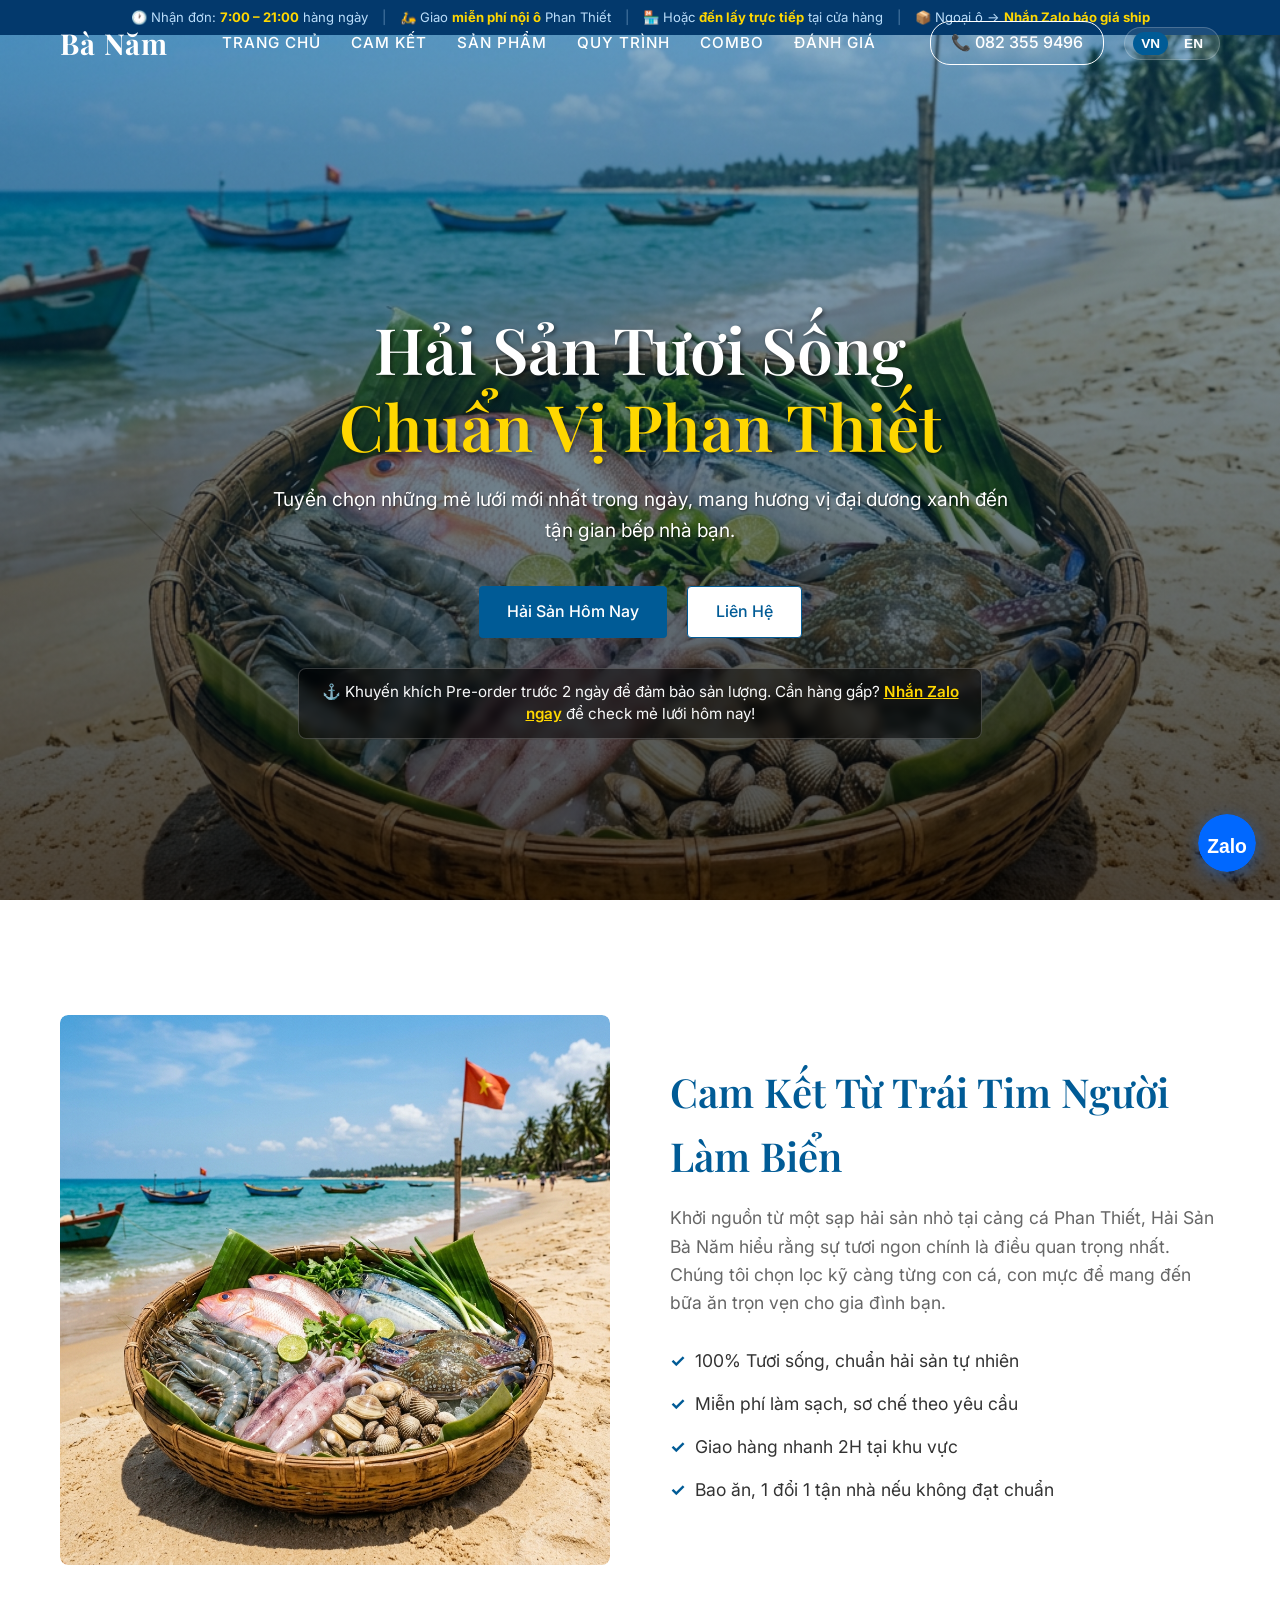
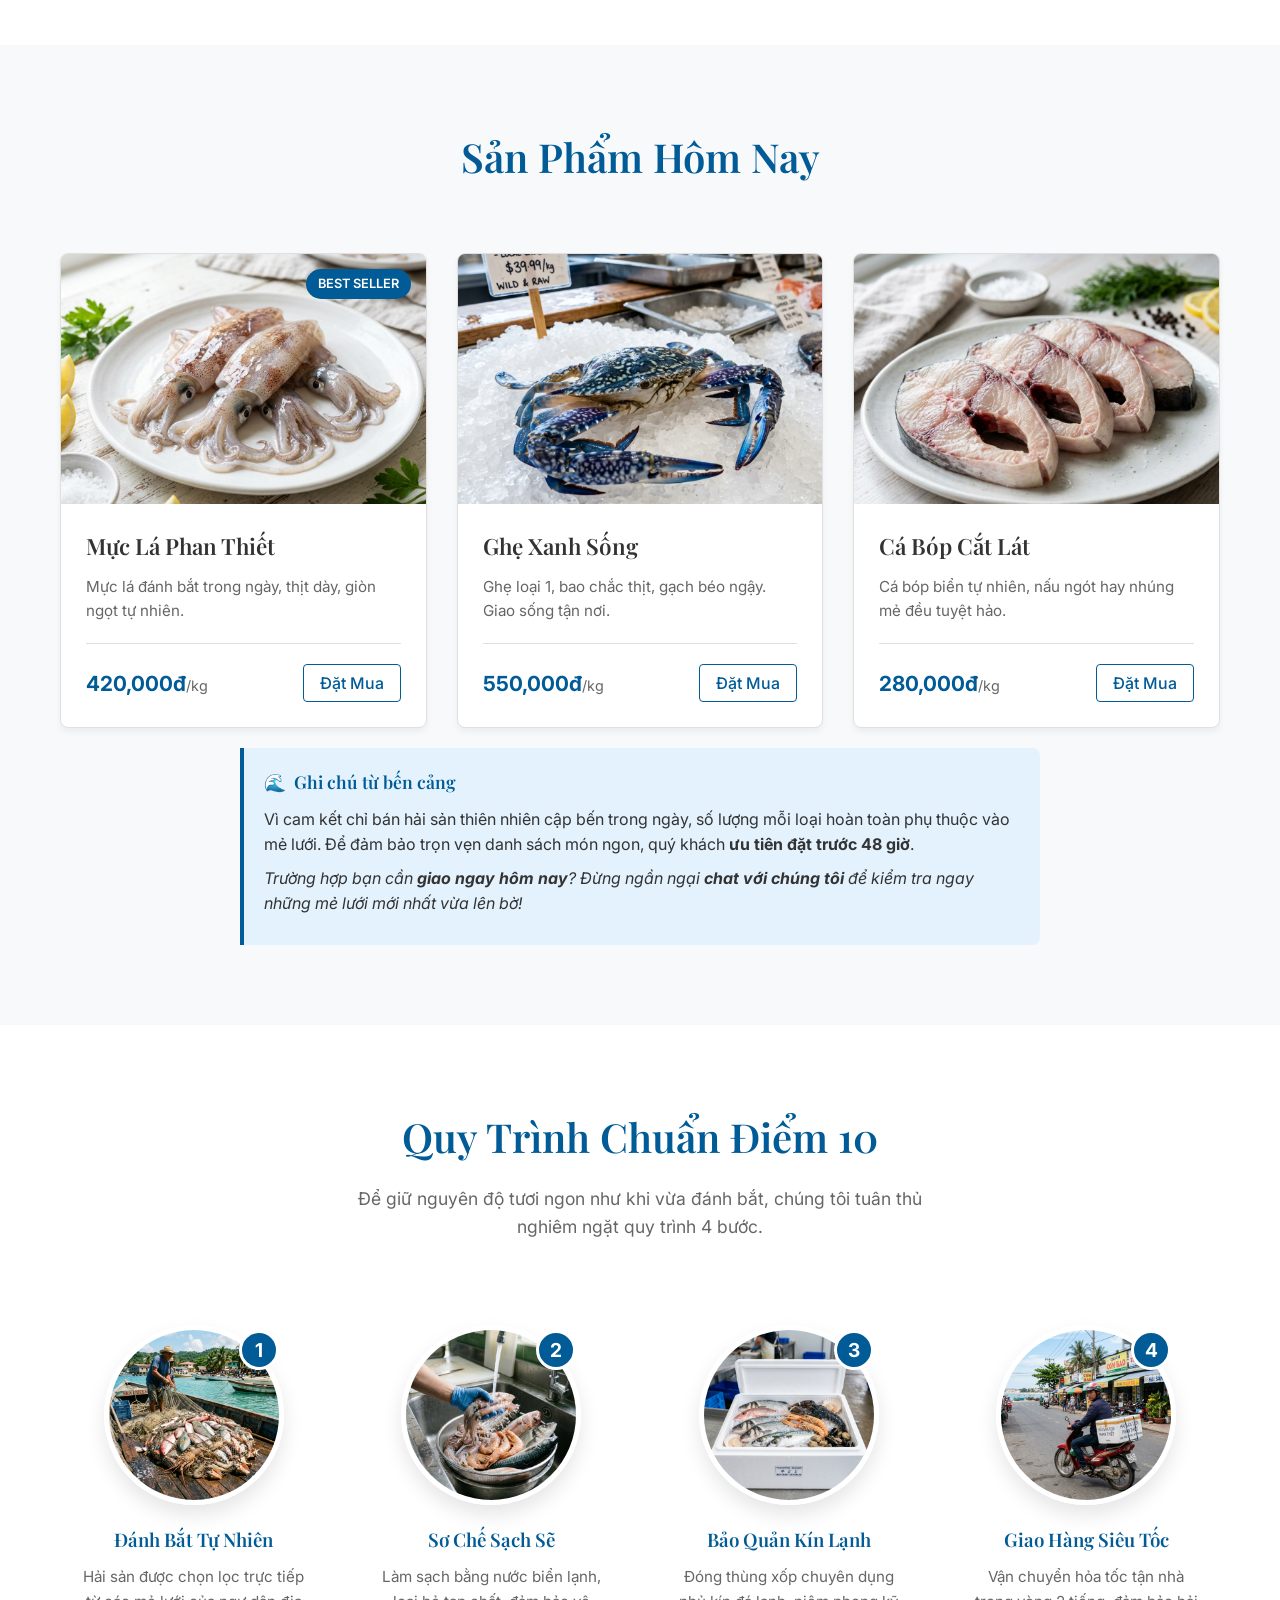
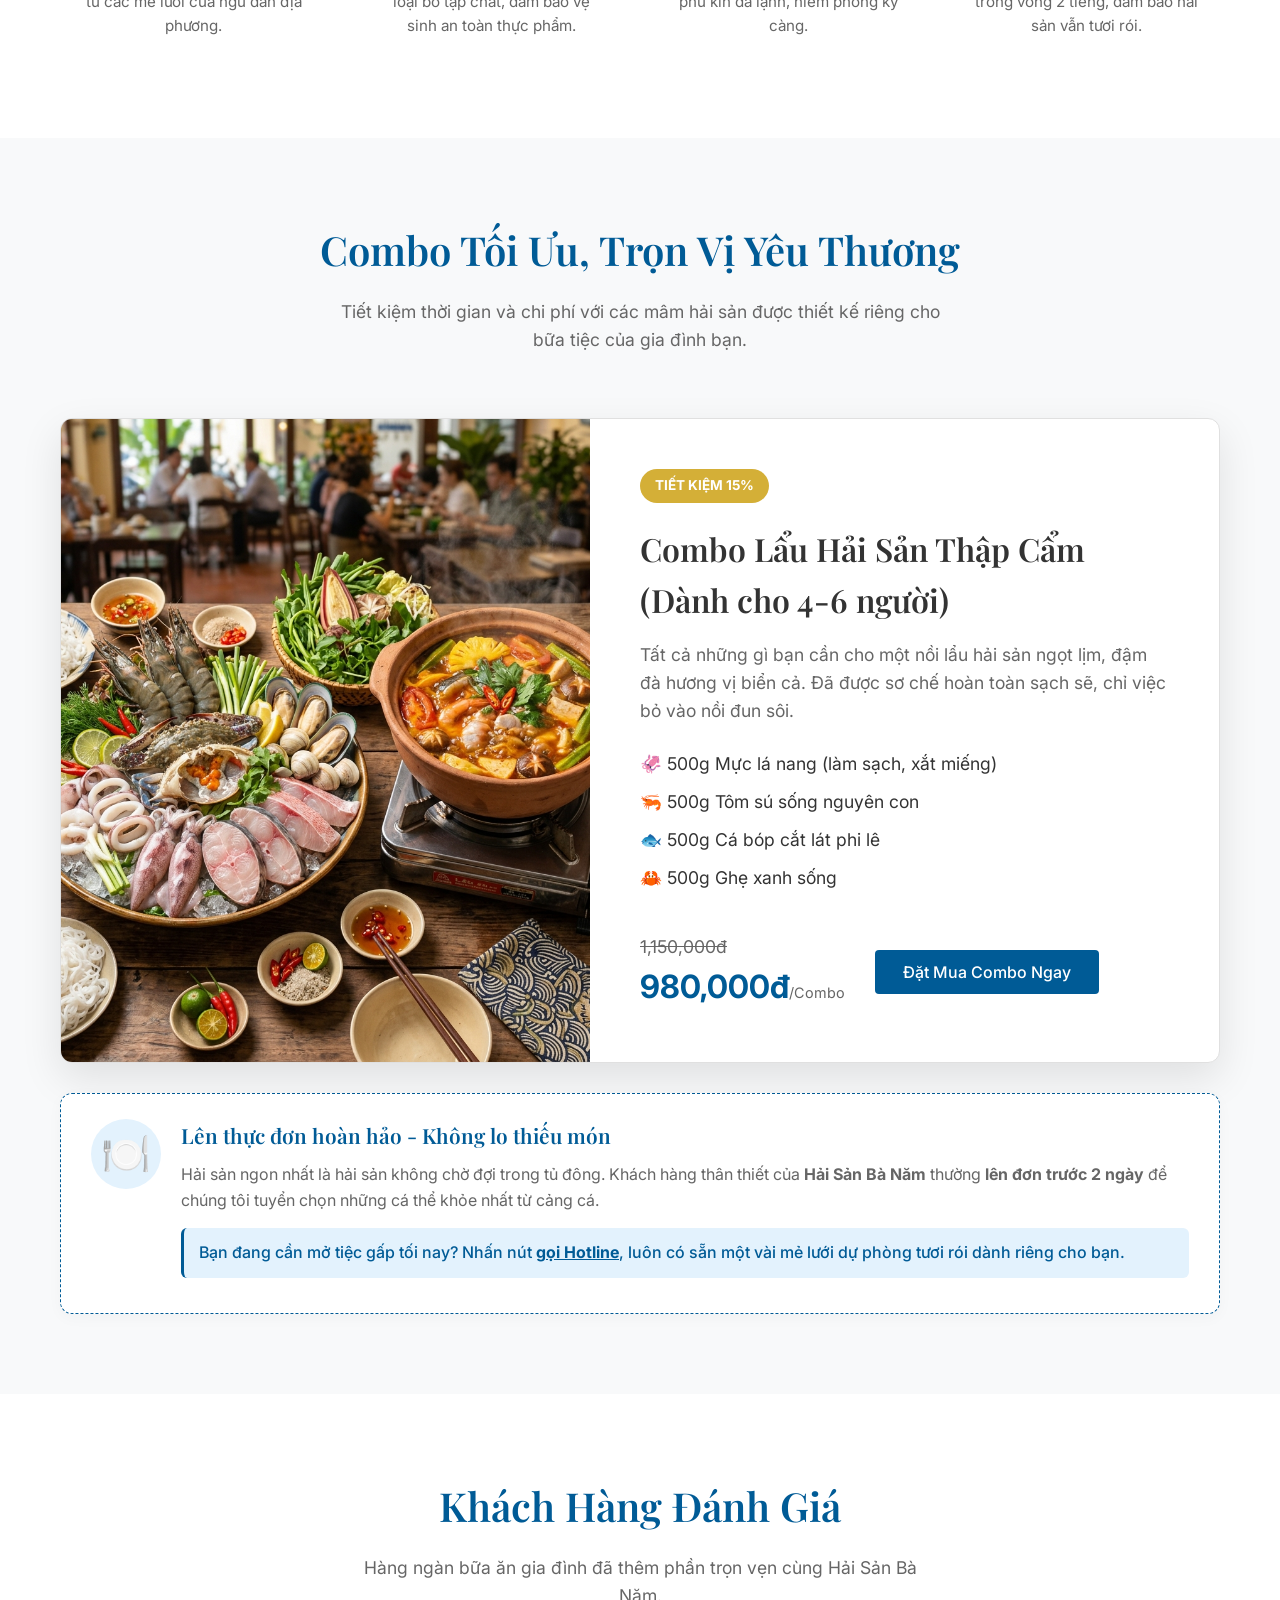
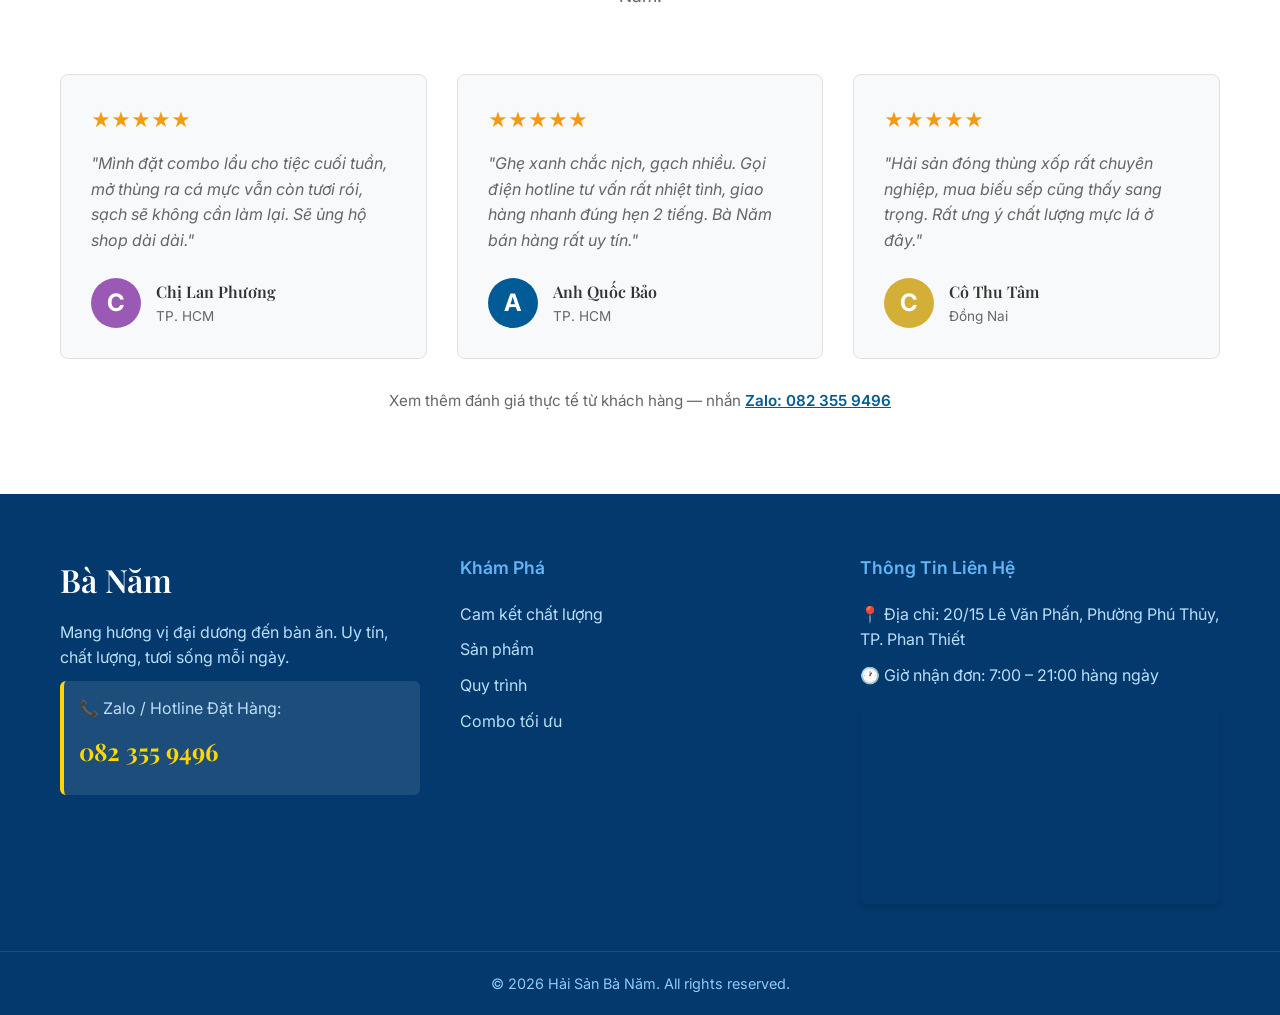
==== commit df0bb32a: "Phase 1 upgrade: Zalo float, info bar, SEO local schema, favicon, mobile menu fix - Add floating Zal" ====
--- a/index.html
+++ b/index.html
@@ -3,19 +3,90 @@
 <head>
     <meta charset="UTF-8">
     <meta name="viewport" content="width=device-width, initial-scale=1.0">
-    <title>Hải Sản Bà Năm | Tươi Sống Khỏi Chê</title>
-    <meta name="description" content="Hải Sản Bà Năm chuyên cung cấp các loại hải sản vùng biển Phan Thiết - Bình Thuận. Tươi ngon mỗi ngày.">
+    <title>Hải Sản Bà Năm | Tươi Sống Phan Thiết – Giao Hàng 2H Nội Ô</title>
+    <meta name="description" content="Hải Sản Bà Năm – chuyên cung cấp hải sản tươi sống Phan Thiết: mực lá, ghẹ xanh, cá bóp. Giao hàng miễn phí nội ô trong 2 giờ. Đặt hàng qua Zalo: 082 355 9496.">
+    <meta name="keywords" content="hải sản Phan Thiết, mực lá Phan Thiết, ghẹ xanh tươi sống, cá bóp Bình Thuận, hải sản tươi sống giao hàng tận nhà">
+
+    <!-- Open Graph -->
+    <meta property="og:type" content="website">
+    <meta property="og:url" content="https://haisanbanam.com/">
+    <meta property="og:title" content="Hải Sản Bà Năm | Tươi Sống Phan Thiết">
+    <meta property="og:description" content="Hải sản tươi sống chuẩn vị Phan Thiết. Giao miễn phí nội ô 2H. Đặt qua Zalo: 082 355 9496.">
+    <meta property="og:image" content="https://haisanbanam.com/assets/hero_phanthiet_1779929524622.png">
+    <meta property="og:locale" content="vi_VN">
+    <meta property="og:site_name" content="Hải Sản Bà Năm">
+
+    <!-- Favicon SVG inline -->
+    <link rel="icon" href="data:image/svg+xml,<svg xmlns='http://www.w3.org/2000/svg' viewBox='0 0 100 100'><rect width='100' height='100' rx='16' fill='%23005B96'/><text x='50' y='68' font-family='serif' font-size='44' font-weight='bold' text-anchor='middle' fill='white'>BN</text></svg>">
+
+    <!-- Schema LocalBusiness -->
+    <script type="application/ld+json">
+    {
+      "@context": "https://schema.org",
+      "@type": "FoodEstablishment",
+      "name": "Hải Sản Bà Năm",
+      "alternateName": "Ba Nam Seafood",
+      "url": "https://haisanbanam.com",
+      "telephone": "+84823559496",
+      "image": "https://haisanbanam.com/assets/hero_phanthiet_1779929524622.png",
+      "description": "Chuyên cung cấp hải sản tươi sống Phan Thiết – mực lá, ghẹ xanh, cá bóp. Giao hàng miễn phí nội ô trong 2 giờ.",
+      "address": {
+        "@type": "PostalAddress",
+        "streetAddress": "20/15 Lê Văn Phấn",
+        "addressLocality": "Phú Thủy, TP. Phan Thiết",
+        "addressRegion": "Bình Thuận",
+        "postalCode": "77000",
+        "addressCountry": "VN"
+      },
+      "geo": {
+        "@type": "GeoCoordinates",
+        "latitude": 10.9804,
+        "longitude": 108.1087
+      },
+      "openingHoursSpecification": [
+        {
+          "@type": "OpeningHoursSpecification",
+          "dayOfWeek": ["Monday","Tuesday","Wednesday","Thursday","Friday","Saturday","Sunday"],
+          "opens": "07:00",
+          "closes": "21:00"
+        }
+      ],
+      "priceRange": "280.000đ – 550.000đ/kg",
+      "servesCuisine": "Hải sản tươi sống",
+      "areaServed": "Phan Thiết, Bình Thuận",
+      "aggregateRating": {
+        "@type": "AggregateRating",
+        "ratingValue": "5",
+        "reviewCount": "3"
+      }
+    }
+    </script>
+
     <link rel="preconnect" href="https://fonts.googleapis.com">
     <link rel="preconnect" href="https://fonts.gstatic.com" crossorigin>
     <link href="https://fonts.googleapis.com/css2?family=Playfair+Display:wght@600;700&family=Inter:wght@400;500;600&display=swap" rel="stylesheet">
     <link rel="stylesheet" href="style.css">
 </head>
 <body>
+
+    <!-- Info Bar -->
+    <div class="info-bar">
+        <div class="container info-bar-inner">
+            <span>🕐 Nhận đơn: <strong>7:00 – 21:00</strong> hàng ngày</span>
+            <span class="info-divider">|</span>
+            <span>🛵 Giao <strong>miễn phí nội ô</strong> Phan Thiết</span>
+            <span class="info-divider">|</span>
+            <span>🏪 Hoặc <strong>đến lấy trực tiếp</strong> tại cửa hàng</span>
+            <span class="info-divider">|</span>
+            <a href="https://zalo.me/0823559496" target="_blank">📦 Ngoại ô → <strong>Nhắn Zalo báo giá ship</strong></a>
+        </div>
+    </div>
+
     <!-- Navbar -->
     <header class="navbar">
         <div class="container">
             <a href="#" class="logo" data-i18n="logo_text">Bà Năm</a>
-            <nav class="nav-links">
+            <nav class="nav-links" id="navLinks">
                 <a href="#home" data-i18n="nav_home">Trang chủ</a>
                 <a href="#about" data-i18n="nav_about">Cam kết</a>
                 <a href="#products" data-i18n="nav_products">Sản phẩm</a>
@@ -23,7 +94,7 @@
                 <a href="#combo" data-i18n="nav_combo">Combo</a>
                 <a href="#reviews" data-i18n="nav_reviews">Đánh giá</a>
             </nav>
-            <div class="header-right">
+            <div class="header-right" id="headerRight">
                 <div class="header-phone">
                     <a href="tel:0823559496" class="btn-outline">📞 082 355 9496</a>
                 </div>
@@ -32,11 +103,11 @@
                     <button id="lang-en" class="lang-btn">EN</button>
                 </div>
             </div>
-            <div class="mobile-menu-btn">
+            <button class="mobile-menu-btn" id="mobileMenuBtn" aria-label="Menu">
                 <span></span>
                 <span></span>
                 <span></span>
-            </div>
+            </button>
         </div>
     </header>
 
@@ -80,7 +151,7 @@
             <div class="section-header">
                 <h2 data-i18n="prod_title">Sản Phẩm Hôm Nay</h2>
             </div>
-            
+
             <div class="product-grid">
                 <div class="product-card">
                     <div class="product-img">
@@ -185,7 +256,7 @@
                 <h2 data-i18n="combo_sec_title">Combo Tối Ưu, Trọn Vị Yêu Thương</h2>
                 <p data-i18n="combo_sec_desc">Tiết kiệm thời gian và chi phí với các mâm hải sản được thiết kế riêng cho bữa tiệc của gia đình bạn.</p>
             </div>
-            
+
             <div class="combo-card-large">
                 <div class="combo-image">
                     <img src="assets/combo_hotpot_1779944512594.png" alt="Combo Lẩu Hải Sản">
@@ -263,6 +334,9 @@
                     </div>
                 </div>
             </div>
+            <div class="reviews-footer">
+                <p data-i18n="rev_more">Xem thêm đánh giá thực tế từ khách hàng — nhắn <a href="https://zalo.me/0823559496" target="_blank">Zalo: 082 355 9496</a></p>
+            </div>
         </div>
     </section>
 
@@ -287,6 +361,7 @@
             <div class="footer-col">
                 <h4 data-i18n="footer_contact_title">Thông Tin Liên Hệ</h4>
                 <p><span data-i18n="footer_address">📍 Địa chỉ: 20/15 Lê Văn Phấn, Phường Phú Thủy, TP. Phan Thiết</span></p>
+                <p data-i18n="footer_hours">🕐 Giờ nhận đơn: 7:00 – 21:00 hàng ngày</p>
                 <div class="map-container" style="margin-top: 15px;">
                     <iframe src="https://maps.google.com/maps?q=20/15%20L%C3%AA%20V%C4%83n%20Ph%E1%BA%A5n,%20Ph%C6%B0%E1%BB%9Dng%20Ph%C3%BA%20Th%E1%BB%A7y,%20Phan%20Thi%E1%BA%BFt&t=&z=15&ie=UTF8&iwloc=&output=embed" width="100%" height="200" style="border:0; border-radius: 8px; box-shadow: 0 4px 6px rgba(0,0,0,0.1);" allowfullscreen="" loading="lazy"></iframe>
                 </div>
@@ -303,7 +378,7 @@
             <span class="close-modal">&times;</span>
             <h2 id="modalTitle" data-i18n="modal_title">Đặt Mua Sản Phẩm</h2>
             <p class="modal-desc" data-i18n="modal_desc">Vui lòng liên hệ trực tiếp để chúng tôi chốt đơn và phục vụ bạn tốt nhất.</p>
-            
+
             <div class="prep-section" id="prepSection">
                 <h4 data-i18n="modal_prep_title">Chọn cách sơ chế:</h4>
                 <div class="prep-options">
@@ -333,6 +408,15 @@
         </div>
     </div>
 
+    <!-- Floating Zalo Button -->
+    <a href="https://zalo.me/0823559496" target="_blank" class="zalo-float" aria-label="Chat Zalo">
+        <svg viewBox="0 0 48 48" fill="none" xmlns="http://www.w3.org/2000/svg">
+            <rect width="48" height="48" rx="24" fill="#0068FF"/>
+            <text x="24" y="32" font-family="Arial,sans-serif" font-size="16" font-weight="bold" text-anchor="middle" fill="white">Zalo</text>
+        </svg>
+        <span class="zalo-tooltip">Chat Zalo ngay!</span>
+    </a>
+
     <script src="script.js"></script>
 </body>
 </html>
--- a/style.css
+++ b/style.css
@@ -960,6 +960,109 @@
     margin-top: 15px;
 }
 
+/* Info Bar */
+.info-bar {
+    background-color: #03396c;
+    color: #bbdefb;
+    font-size: 0.82rem;
+    padding: 7px 0;
+    position: relative;
+    z-index: 999;
+}
+
+.info-bar-inner {
+    display: flex;
+    flex-wrap: wrap;
+    justify-content: center;
+    align-items: center;
+    gap: 8px 14px;
+}
+
+.info-bar strong {
+    color: #ffd700;
+}
+
+.info-bar a {
+    color: #bbdefb;
+    text-decoration: none;
+}
+
+.info-bar a:hover {
+    color: white;
+}
+
+.info-divider {
+    opacity: 0.4;
+}
+
+/* Floating Zalo Button */
+.zalo-float {
+    position: fixed;
+    bottom: 28px;
+    right: 24px;
+    z-index: 9999;
+    width: 58px;
+    height: 58px;
+    border-radius: 50%;
+    box-shadow: 0 4px 16px rgba(0,104,255,0.45);
+    display: flex;
+    align-items: center;
+    justify-content: center;
+    transition: transform 0.2s ease, box-shadow 0.2s ease;
+    animation: zalo-pulse 2.5s infinite;
+}
+
+.zalo-float svg {
+    width: 58px;
+    height: 58px;
+    border-radius: 50%;
+}
+
+.zalo-float:hover {
+    transform: scale(1.1);
+    box-shadow: 0 6px 22px rgba(0,104,255,0.6);
+    animation: none;
+}
+
+.zalo-tooltip {
+    position: absolute;
+    right: 68px;
+    background: #0068FF;
+    color: white;
+    font-size: 0.82rem;
+    font-weight: 600;
+    padding: 6px 12px;
+    border-radius: 20px;
+    white-space: nowrap;
+    opacity: 0;
+    pointer-events: none;
+    transition: opacity 0.2s ease;
+    box-shadow: 0 2px 8px rgba(0,0,0,0.15);
+}
+
+.zalo-float:hover .zalo-tooltip {
+    opacity: 1;
+}
+
+@keyframes zalo-pulse {
+    0%, 100% { box-shadow: 0 4px 16px rgba(0,104,255,0.45); }
+    50% { box-shadow: 0 4px 24px rgba(0,104,255,0.75), 0 0 0 8px rgba(0,104,255,0.1); }
+}
+
+/* Reviews footer note */
+.reviews-footer {
+    text-align: center;
+    margin-top: 30px;
+    color: var(--text-muted);
+    font-size: 0.95rem;
+}
+
+.reviews-footer a {
+    color: var(--accent);
+    font-weight: 600;
+    text-decoration: underline;
+}
+
 /* Responsive */
 @media (max-width: 900px) {
     .combo-card-large {
@@ -976,9 +1079,28 @@
 
 @media (max-width: 768px) {
     .nav-links, .header-phone {
-        display: none; 
-    }
-    
+        display: none;
+    }
+
+    .nav-links.open {
+        display: flex;
+        flex-direction: column;
+        position: absolute;
+        top: 100%;
+        left: 0;
+        width: 100%;
+        background-color: rgba(255, 255, 255, 0.98);
+        padding: 20px 0;
+        border-bottom: 1px solid var(--border);
+        z-index: 999;
+    }
+
+    .nav-links.open a {
+        color: var(--text-main);
+        padding: 10px 30px;
+        font-size: 1rem;
+    }
+
     .mobile-menu-btn {
         display: flex;
     }
@@ -990,8 +1112,30 @@
     .about-container {
         grid-template-columns: 1fr;
     }
-    
+
     .modal-actions {
         flex-direction: column;
     }
-}
+
+    .info-bar-inner {
+        flex-direction: column;
+        gap: 4px;
+        text-align: center;
+    }
+
+    .info-divider {
+        display: none;
+    }
+
+    .zalo-float {
+        bottom: 20px;
+        right: 16px;
+        width: 52px;
+        height: 52px;
+    }
+
+    .zalo-float svg {
+        width: 52px;
+        height: 52px;
+    }
+}
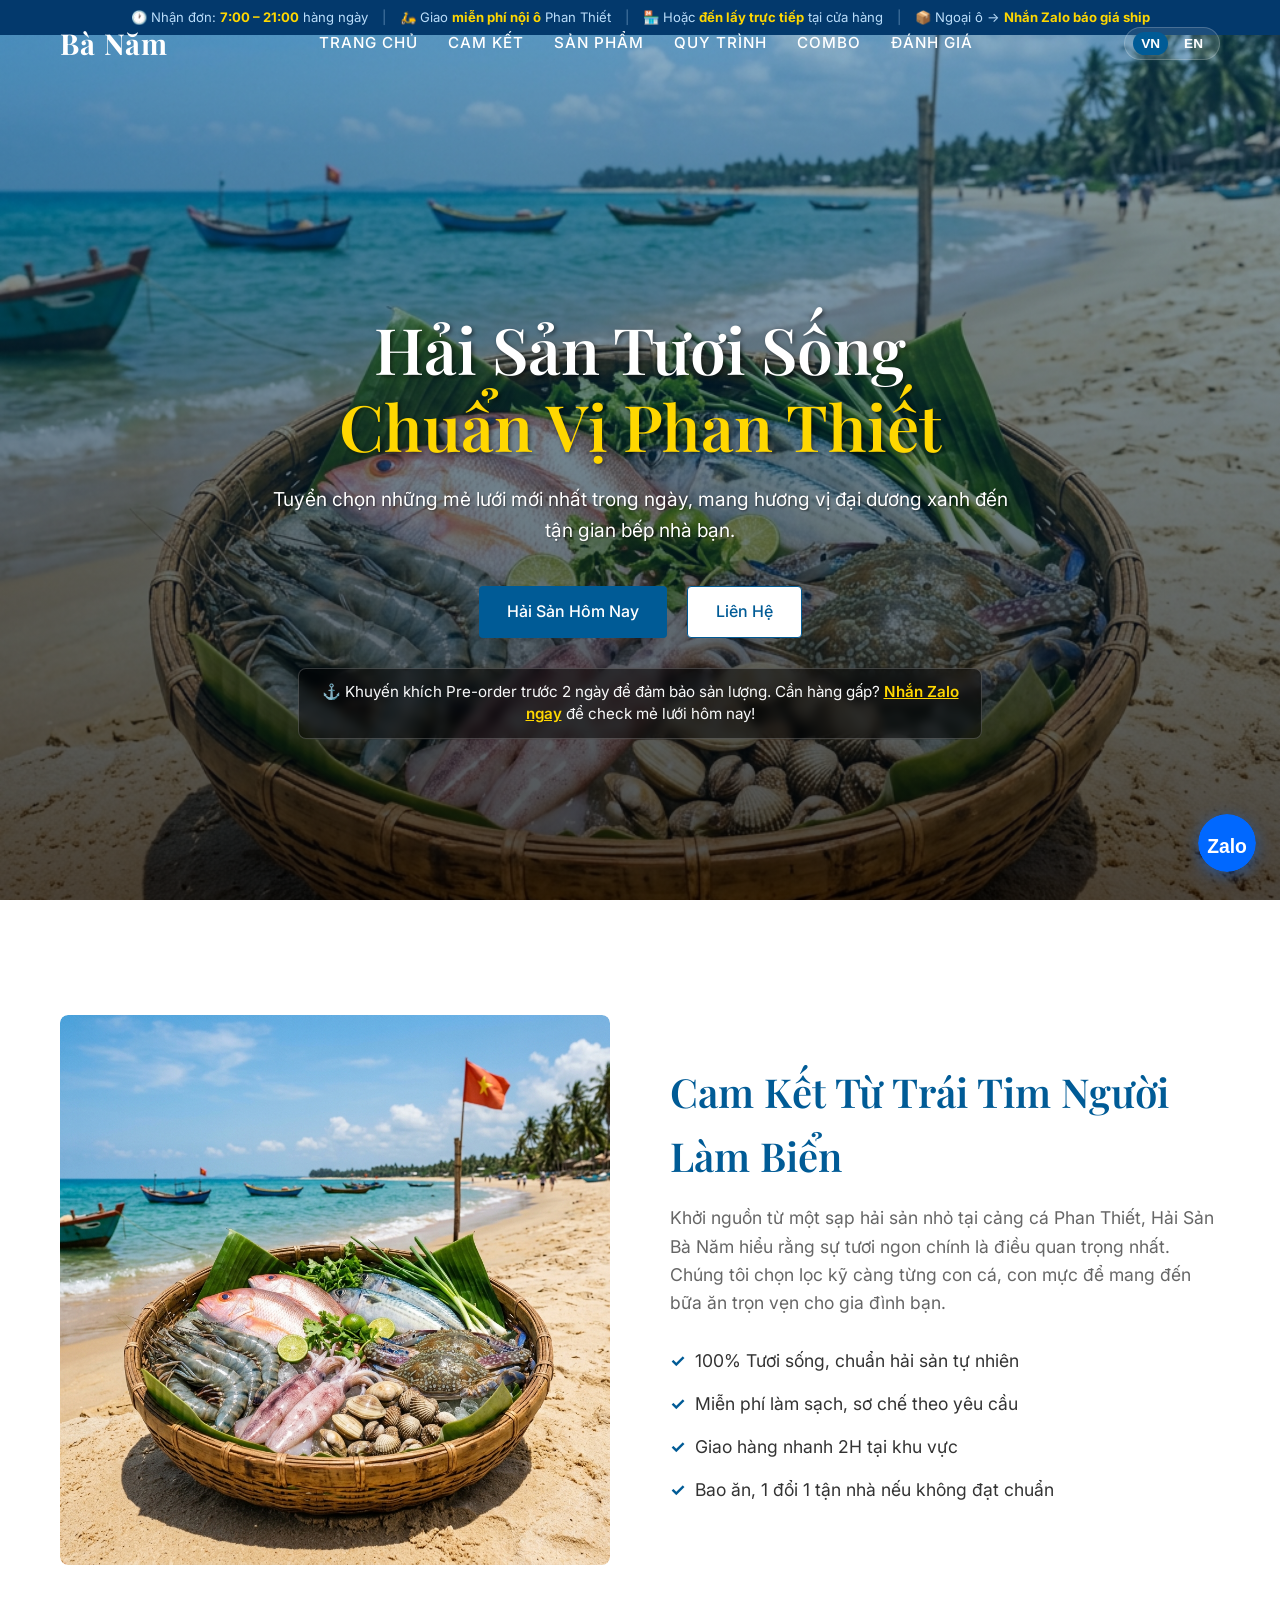
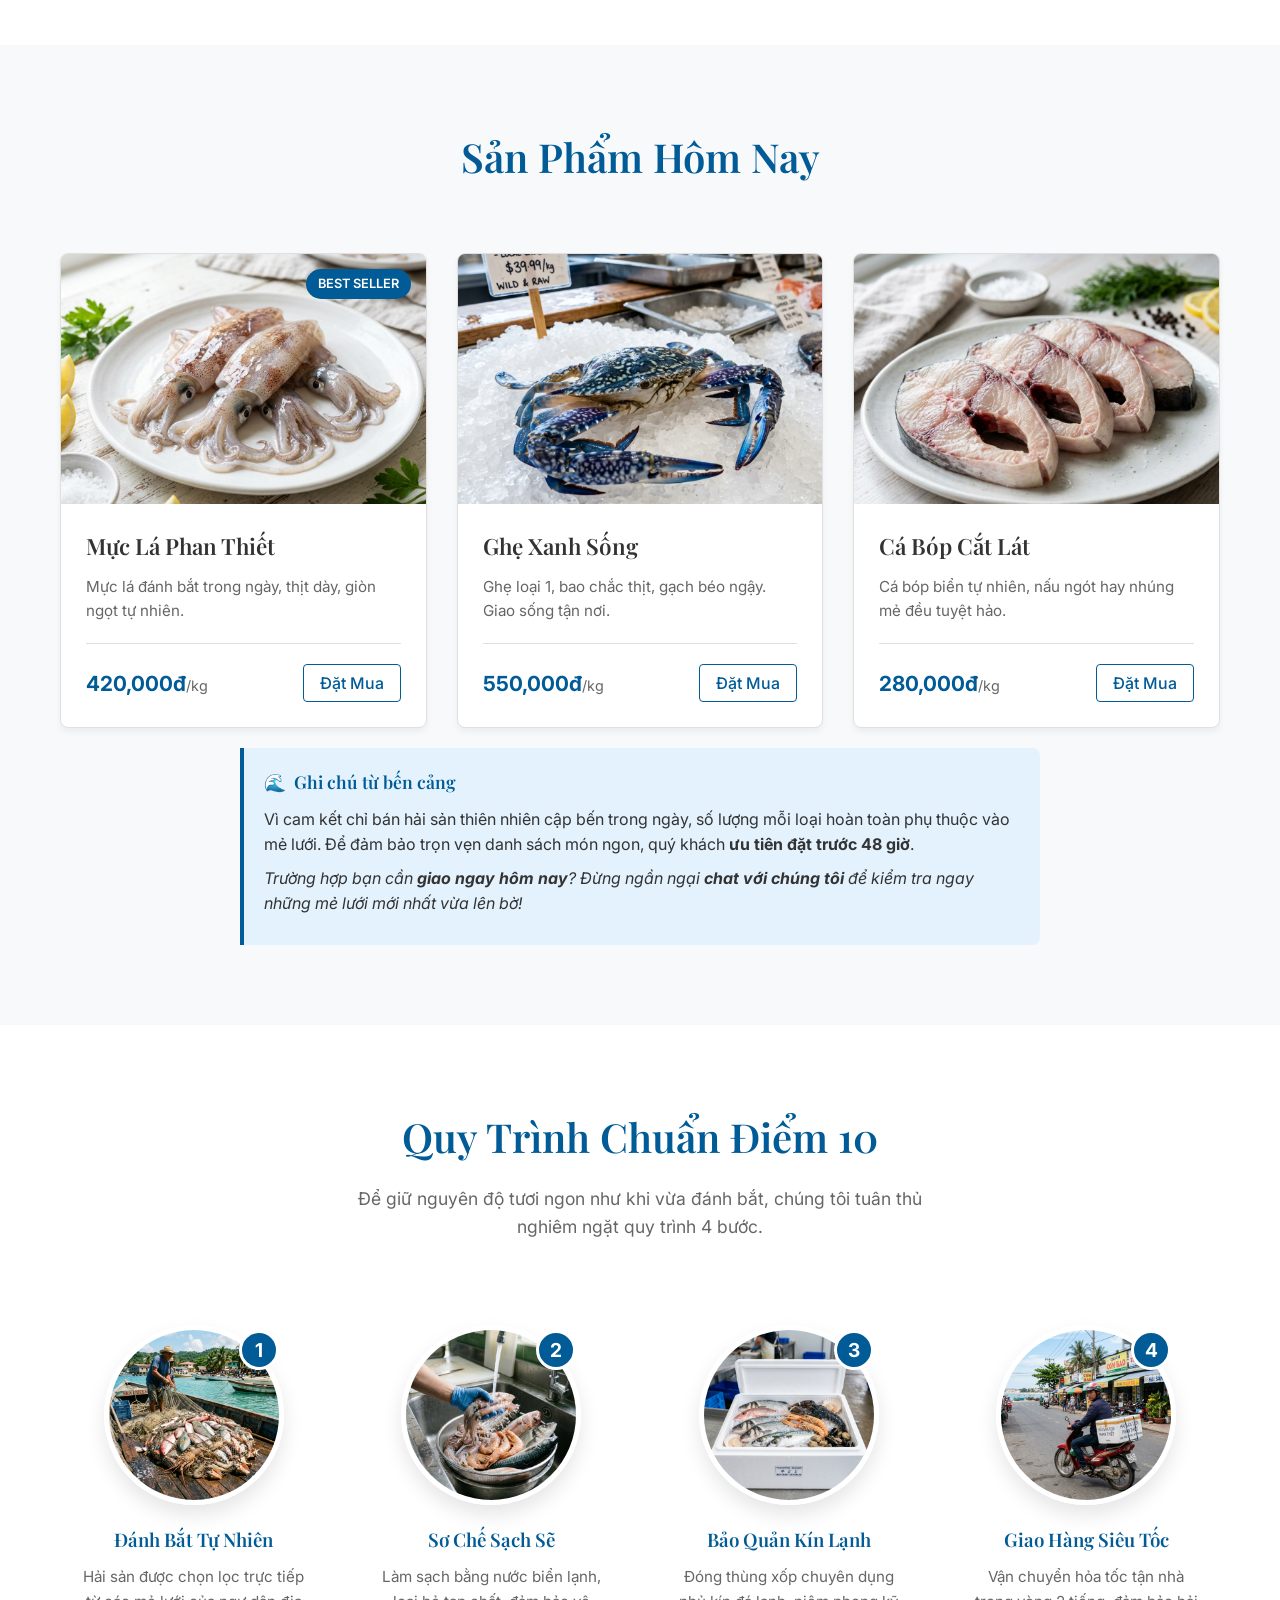
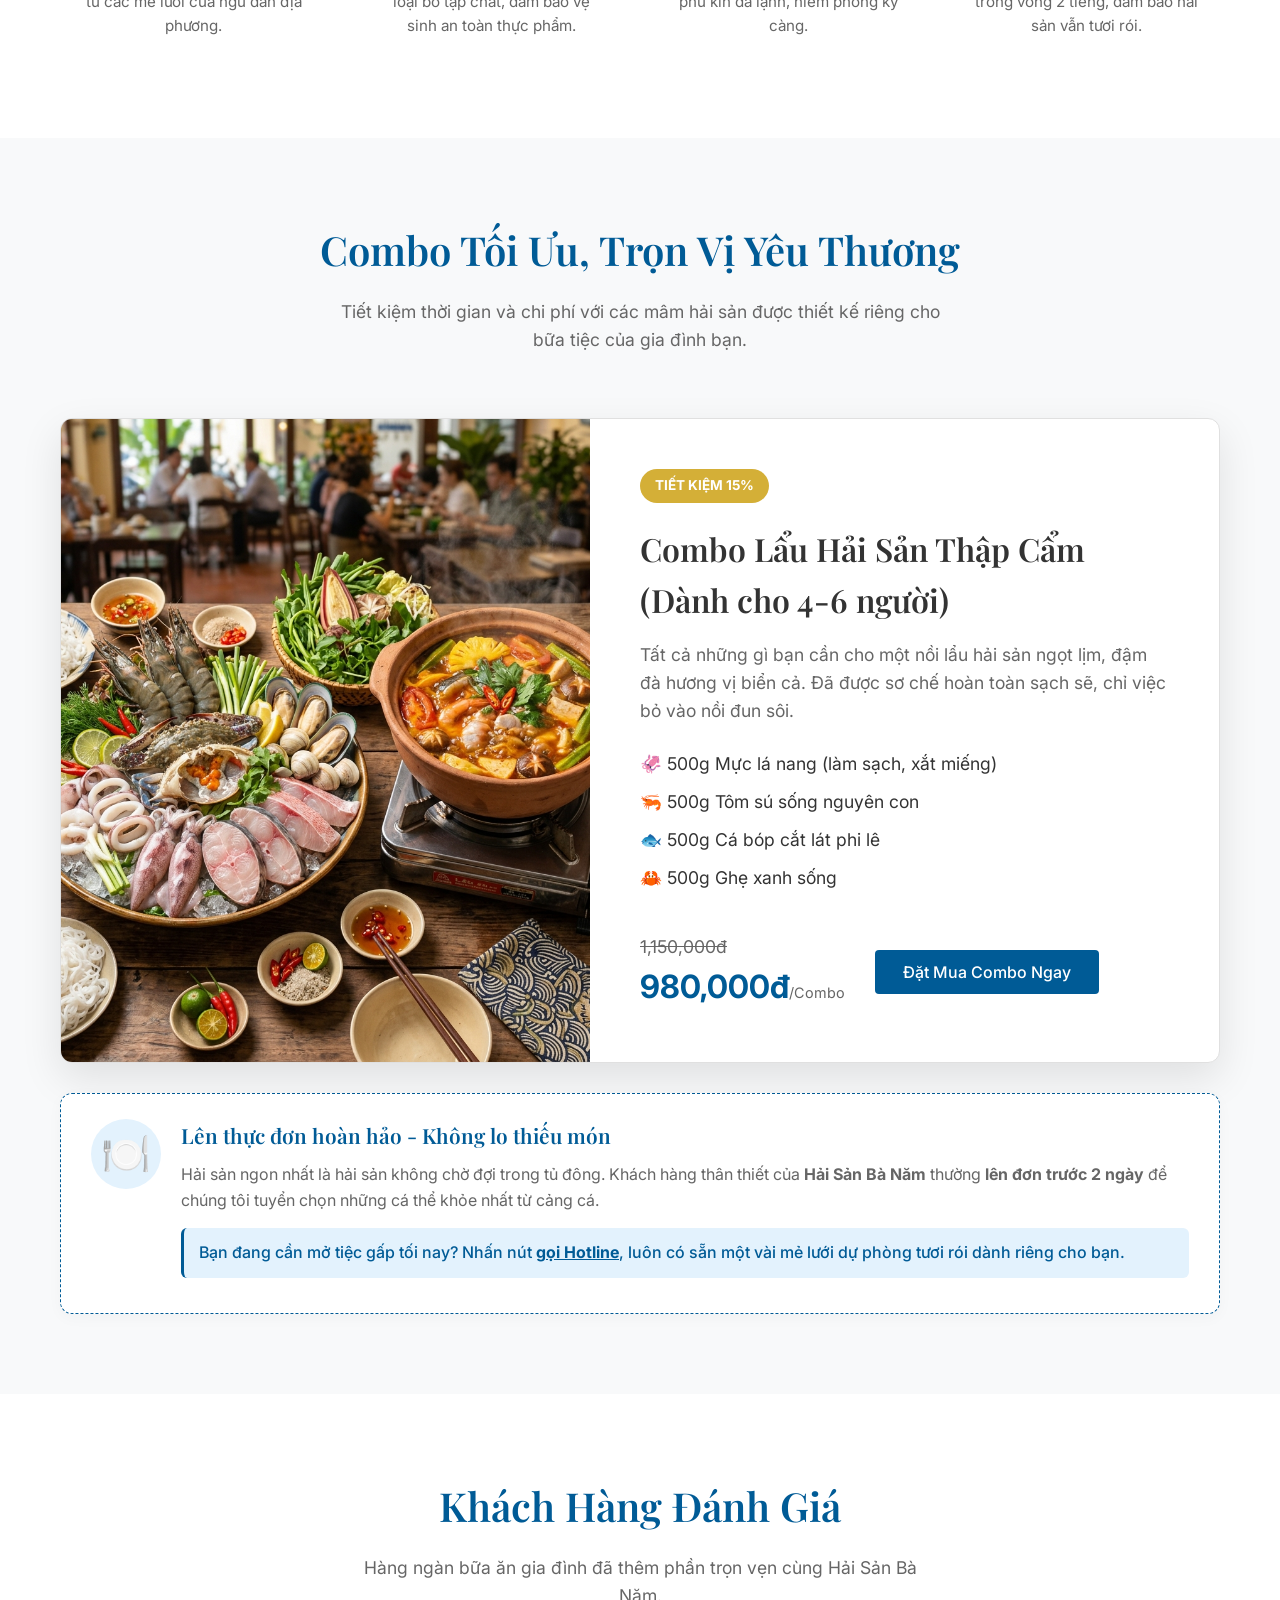
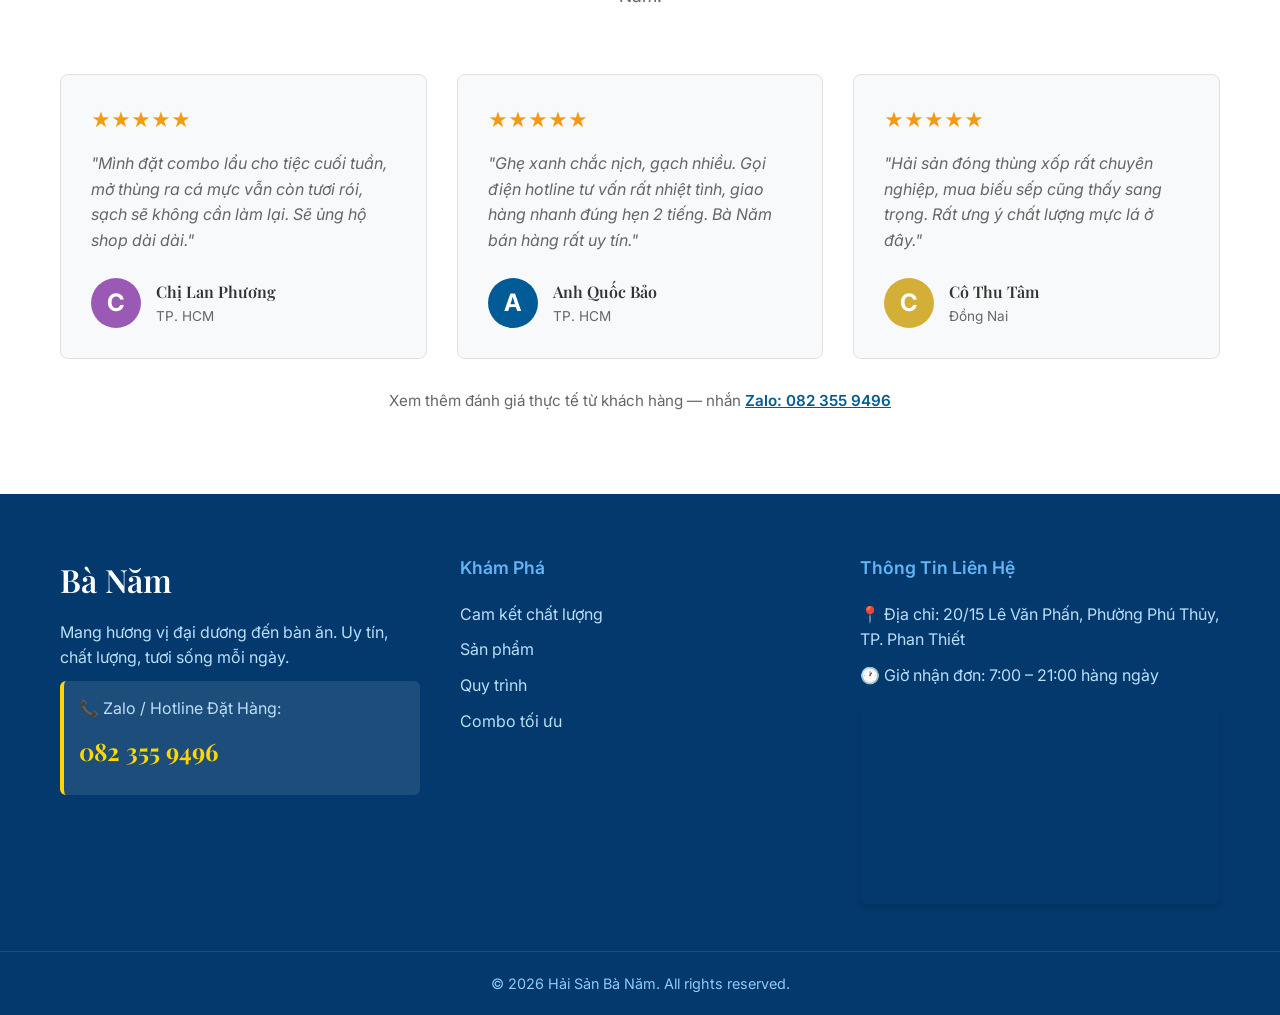
==== commit c237ab1b: "Fix navbar: remove phone from nav, fix favicon to SVG file" ====
--- a/index.html
+++ b/index.html
@@ -16,8 +16,9 @@
     <meta property="og:locale" content="vi_VN">
     <meta property="og:site_name" content="Hải Sản Bà Năm">
 
-    <!-- Favicon SVG inline -->
-    <link rel="icon" href="data:image/svg+xml,<svg xmlns='http://www.w3.org/2000/svg' viewBox='0 0 100 100'><rect width='100' height='100' rx='16' fill='%23005B96'/><text x='50' y='68' font-family='serif' font-size='44' font-weight='bold' text-anchor='middle' fill='white'>BN</text></svg>">
+    <!-- Favicon -->
+    <link rel="icon" href="/favicon.svg" type="image/svg+xml">
+    <link rel="shortcut icon" href="/favicon.svg">
 
     <!-- Schema LocalBusiness -->
     <script type="application/ld+json">
@@ -95,9 +96,6 @@
                 <a href="#reviews" data-i18n="nav_reviews">Đánh giá</a>
             </nav>
             <div class="header-right" id="headerRight">
-                <div class="header-phone">
-                    <a href="tel:0823559496" class="btn-outline">📞 082 355 9496</a>
-                </div>
                 <div class="lang-switch">
                     <button id="lang-vi" class="lang-btn active">VN</button>
                     <button id="lang-en" class="lang-btn">EN</button>
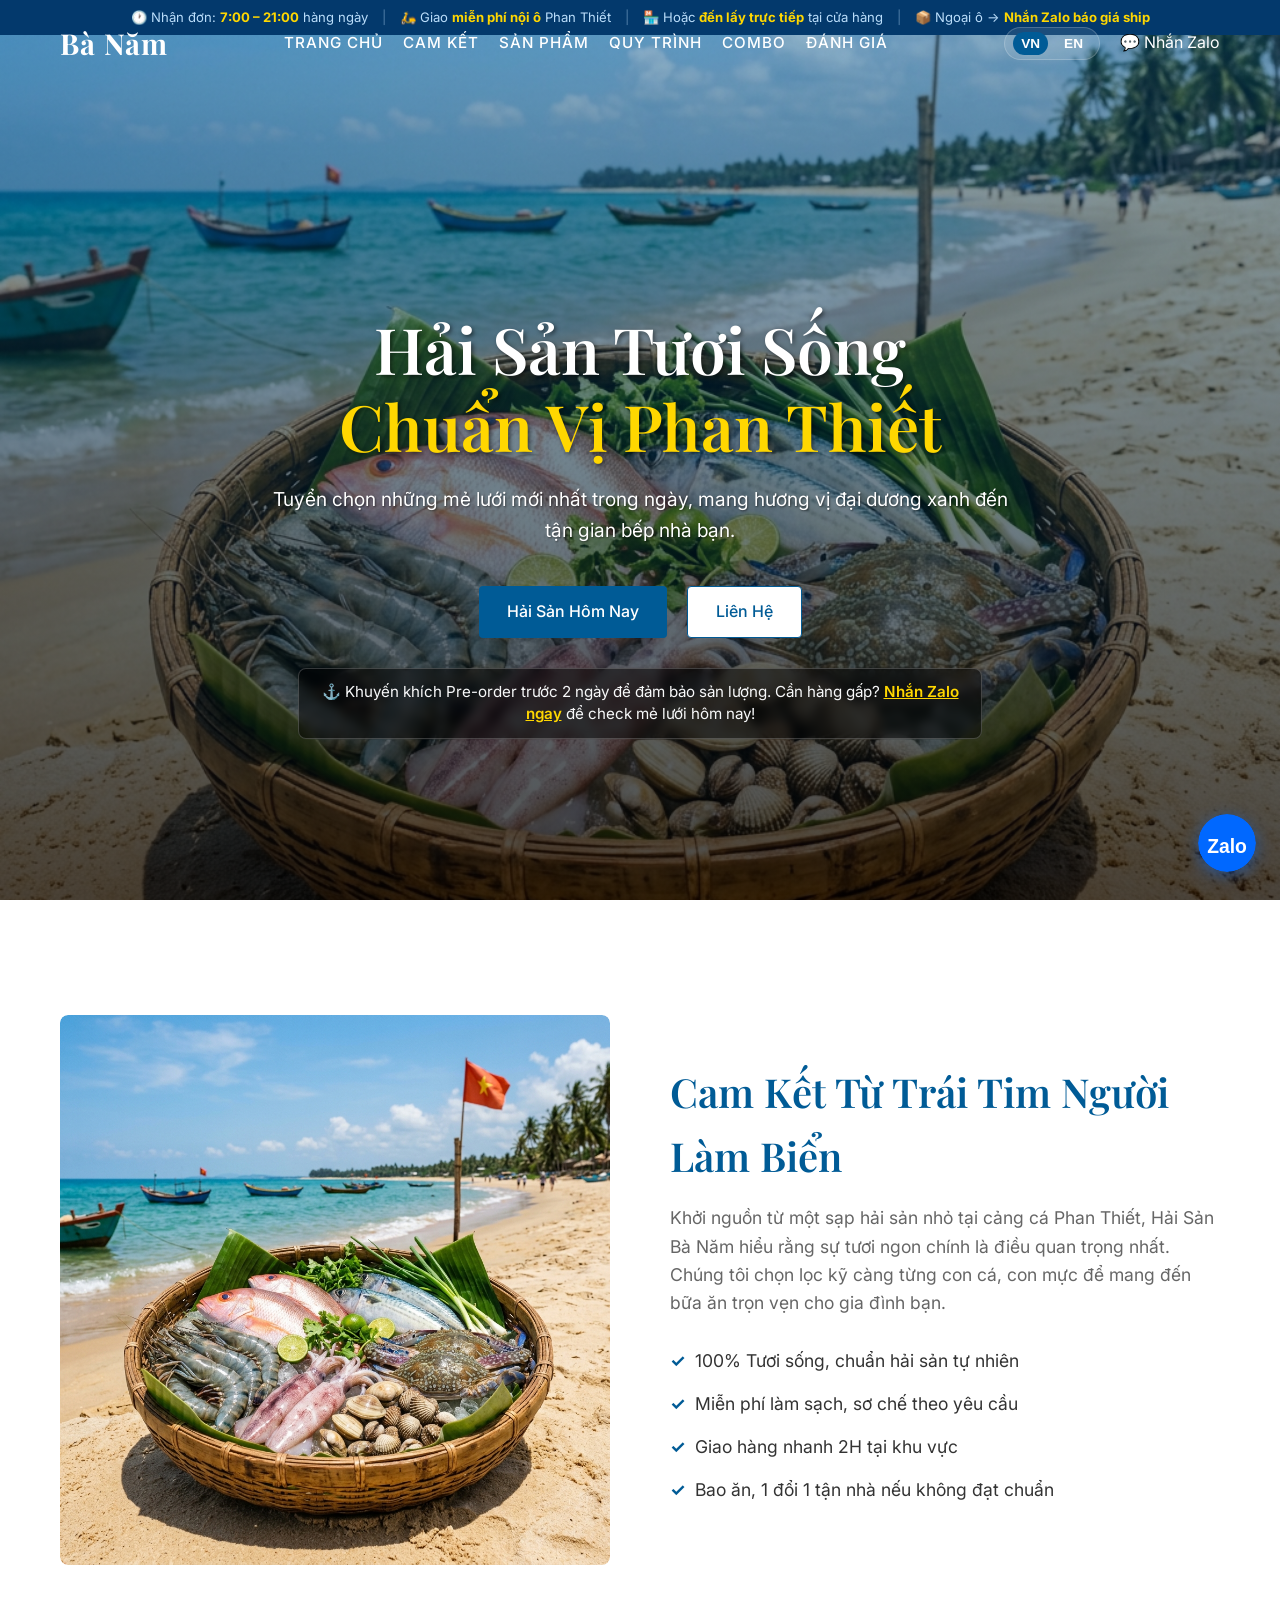
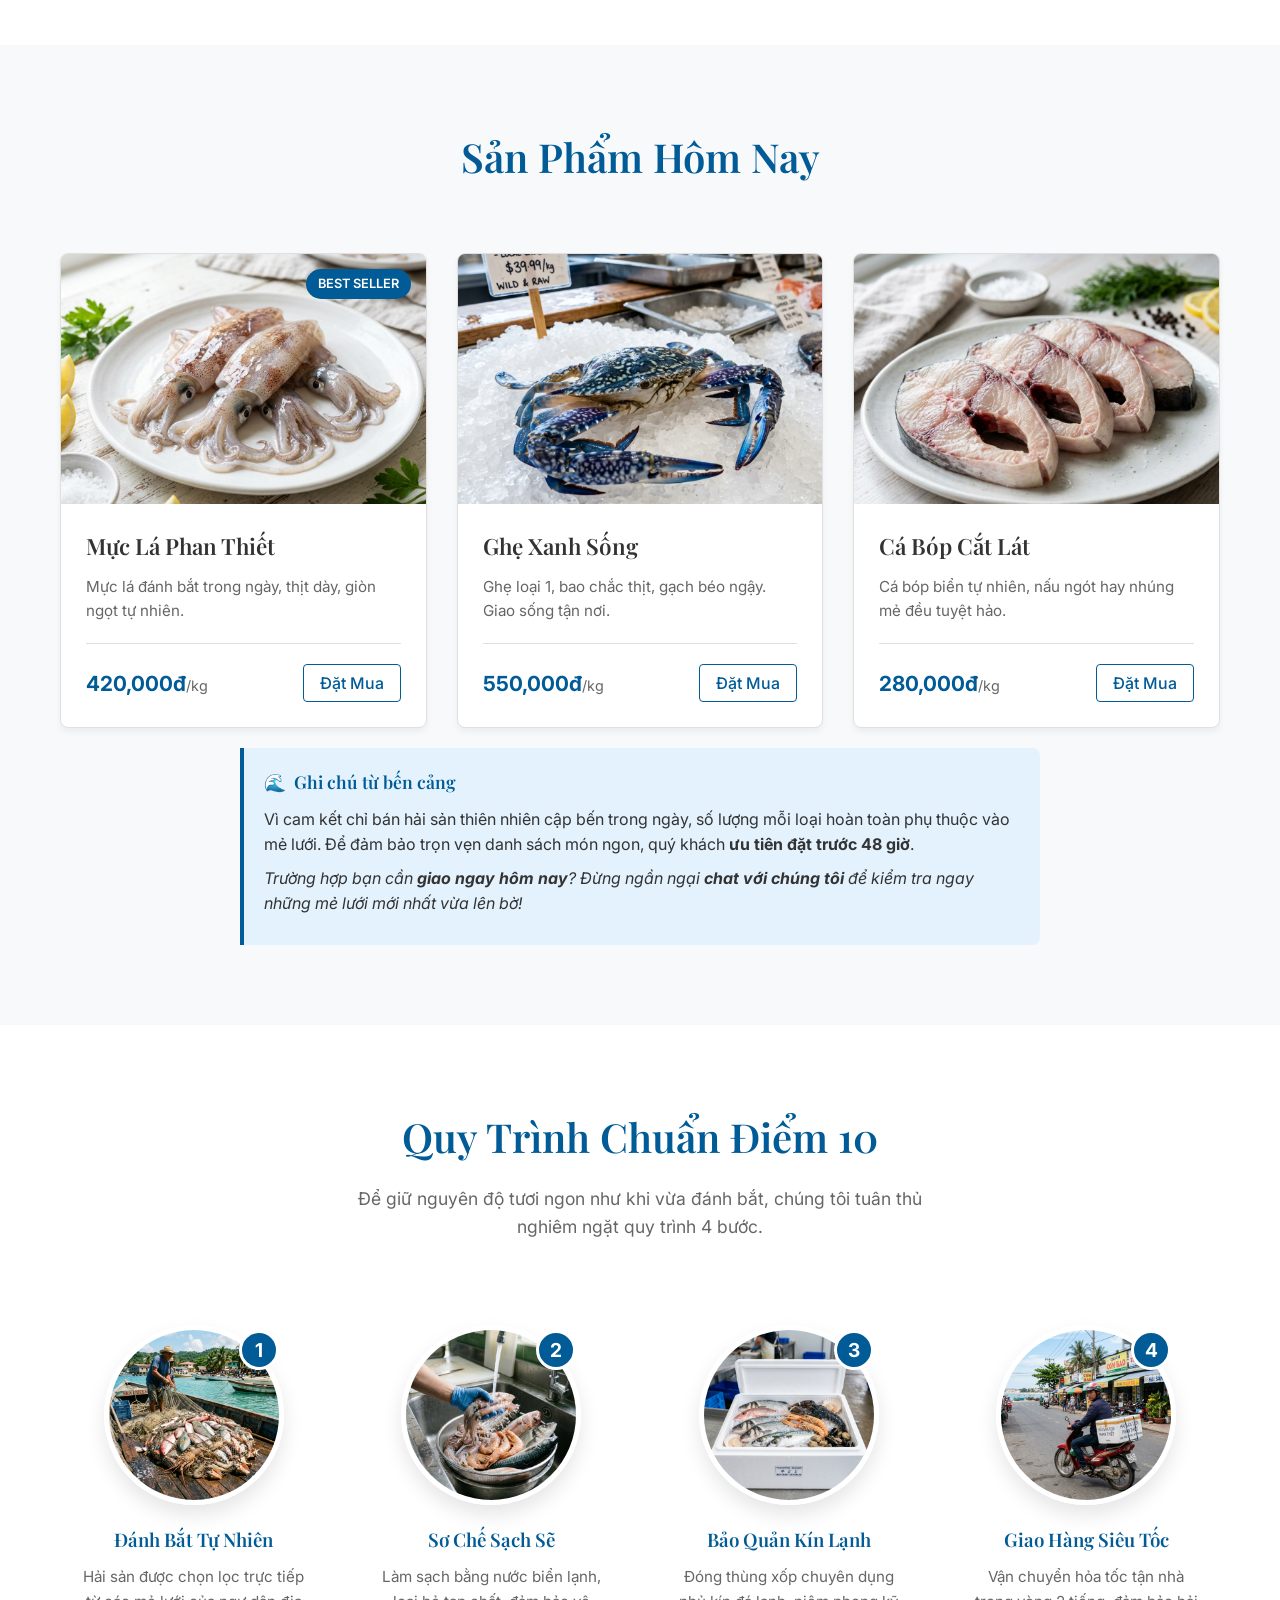
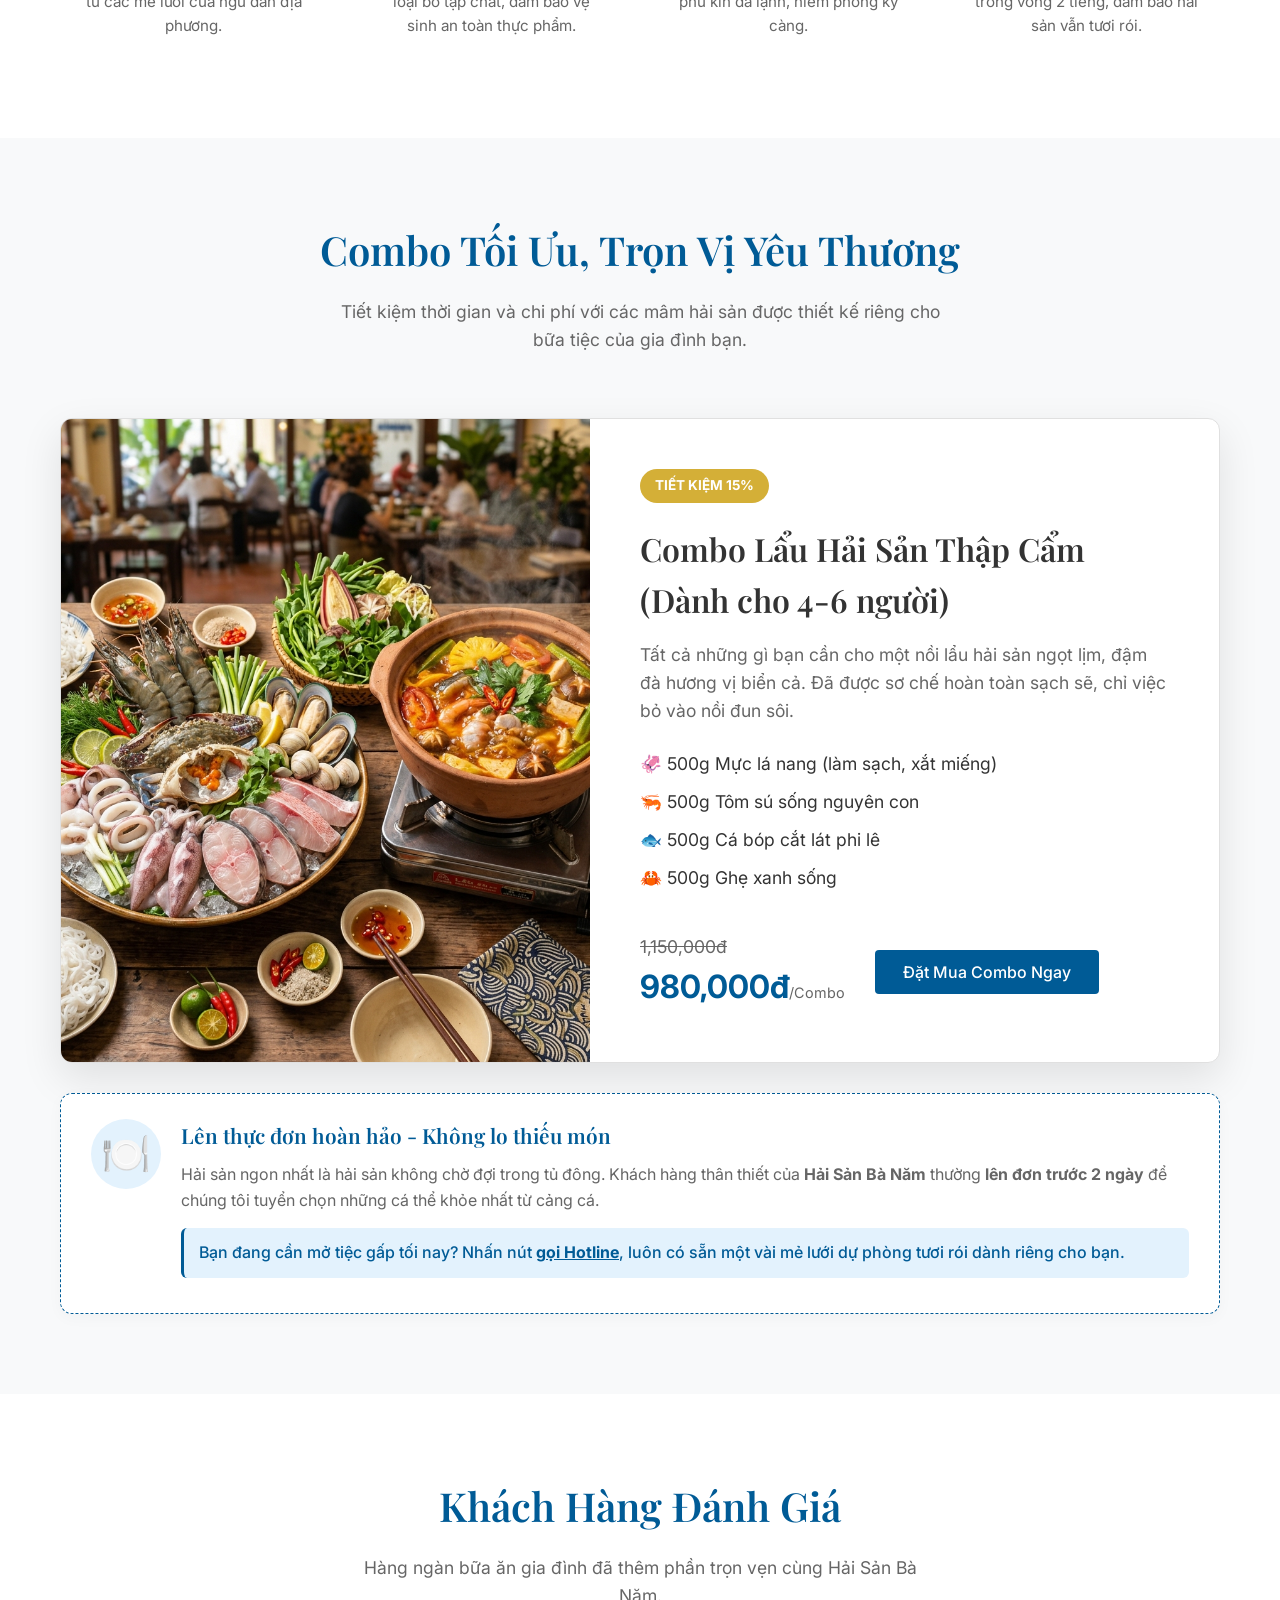
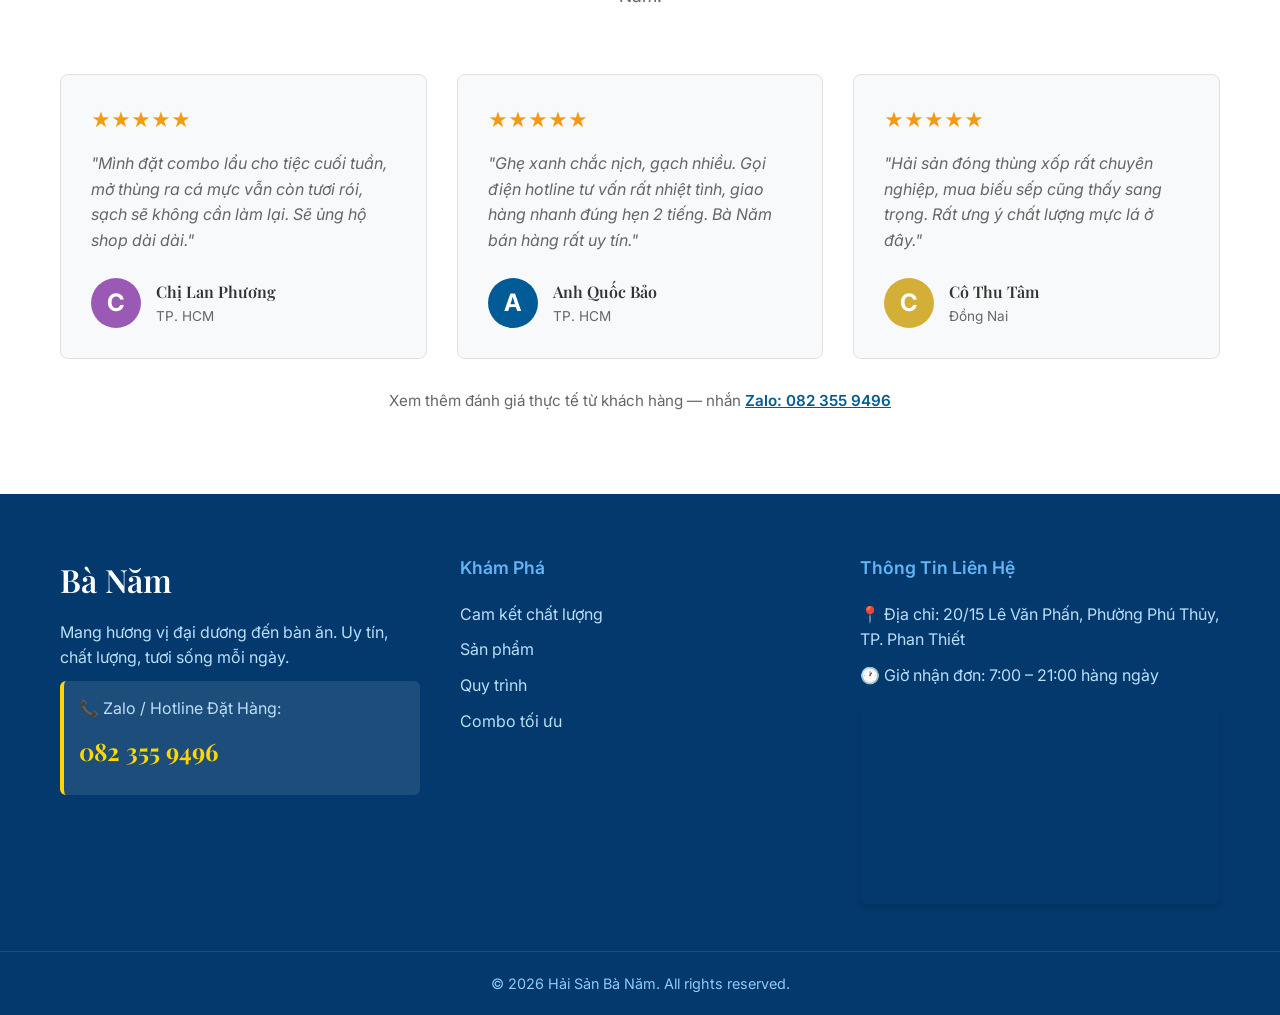
==== commit 5f2b1fa6: "Header redesign: 2-band layout, sticky, mobile rotation, Zalo CTA" ====
--- a/index.html
+++ b/index.html
@@ -70,43 +70,50 @@
 </head>
 <body>
 
-    <!-- Info Bar -->
-    <div class="info-bar">
-        <div class="container info-bar-inner">
-            <span>🕐 Nhận đơn: <strong>7:00 – 21:00</strong> hàng ngày</span>
-            <span class="info-divider">|</span>
-            <span>🛵 Giao <strong>miễn phí nội ô</strong> Phan Thiết</span>
-            <span class="info-divider">|</span>
-            <span>🏪 Hoặc <strong>đến lấy trực tiếp</strong> tại cửa hàng</span>
-            <span class="info-divider">|</span>
-            <a href="https://zalo.me/0823559496" target="_blank">📦 Ngoại ô → <strong>Nhắn Zalo báo giá ship</strong></a>
-        </div>
-    </div>
-
-    <!-- Navbar -->
-    <header class="navbar">
-        <div class="container">
-            <a href="#" class="logo" data-i18n="logo_text">Bà Năm</a>
-            <nav class="nav-links" id="navLinks">
-                <a href="#home" data-i18n="nav_home">Trang chủ</a>
-                <a href="#about" data-i18n="nav_about">Cam kết</a>
-                <a href="#products" data-i18n="nav_products">Sản phẩm</a>
-                <a href="#process" data-i18n="nav_process">Quy trình</a>
-                <a href="#combo" data-i18n="nav_combo">Combo</a>
-                <a href="#reviews" data-i18n="nav_reviews">Đánh giá</a>
-            </nav>
-            <div class="header-right" id="headerRight">
-                <div class="lang-switch">
-                    <button id="lang-vi" class="lang-btn active">VN</button>
-                    <button id="lang-en" class="lang-btn">EN</button>
-                </div>
-            </div>
-            <button class="mobile-menu-btn" id="mobileMenuBtn" aria-label="Menu">
-                <span></span>
-                <span></span>
-                <span></span>
-            </button>
-        </div>
+    <!-- Site Header -->
+    <header class="site-header" id="siteHeader">
+
+        <!-- Info Bar -->
+        <div class="info-bar">
+            <div class="container info-bar-inner" id="infoBarDesktop">
+                <span class="info-item">🕐 Nhận đơn: <strong>7:00 – 21:00</strong> hàng ngày</span>
+                <span class="info-divider">|</span>
+                <span class="info-item">🛵 Giao <strong>miễn phí nội ô</strong> Phan Thiết</span>
+                <span class="info-divider">|</span>
+                <span class="info-item">🏪 Hoặc <strong>đến lấy trực tiếp</strong> tại cửa hàng</span>
+                <span class="info-divider">|</span>
+                <a class="info-item" href="https://zalo.me/0823559496" target="_blank">📦 Ngoại ô → <strong>Nhắn Zalo báo giá ship</strong></a>
+            </div>
+            <div class="info-bar-mobile" id="infoBarMobile" aria-live="polite"></div>
+        </div>
+
+        <!-- Navbar -->
+        <div class="navbar">
+            <div class="container">
+                <a href="#" class="logo" data-i18n="logo_text">Bà Năm</a>
+                <nav class="nav-links" id="navLinks">
+                    <a href="#home" data-i18n="nav_home">Trang chủ</a>
+                    <a href="#about" data-i18n="nav_about">Cam kết</a>
+                    <a href="#products" data-i18n="nav_products">Sản phẩm</a>
+                    <a href="#process" data-i18n="nav_process">Quy trình</a>
+                    <a href="#combo" data-i18n="nav_combo">Combo</a>
+                    <a href="#reviews" data-i18n="nav_reviews">Đánh giá</a>
+                </nav>
+                <div class="header-right" id="headerRight">
+                    <div class="lang-switch">
+                        <button id="lang-vi" class="lang-btn active">VN</button>
+                        <button id="lang-en" class="lang-btn">EN</button>
+                    </div>
+                    <a href="https://zalo.me/0823559496" target="_blank" class="btn-zalo-nav">💬 Nhắn Zalo</a>
+                </div>
+                <button class="mobile-menu-btn" id="mobileMenuBtn" aria-label="Menu">
+                    <span></span>
+                    <span></span>
+                    <span></span>
+                </button>
+            </div>
+        </div>
+
     </header>
 
     <!-- Hero Section -->
--- a/style.css
+++ b/style.css
@@ -169,7 +169,7 @@
 
 .nav-links {
     display: flex;
-    gap: 30px;
+    gap: 20px;
     align-items: center;
 }
 
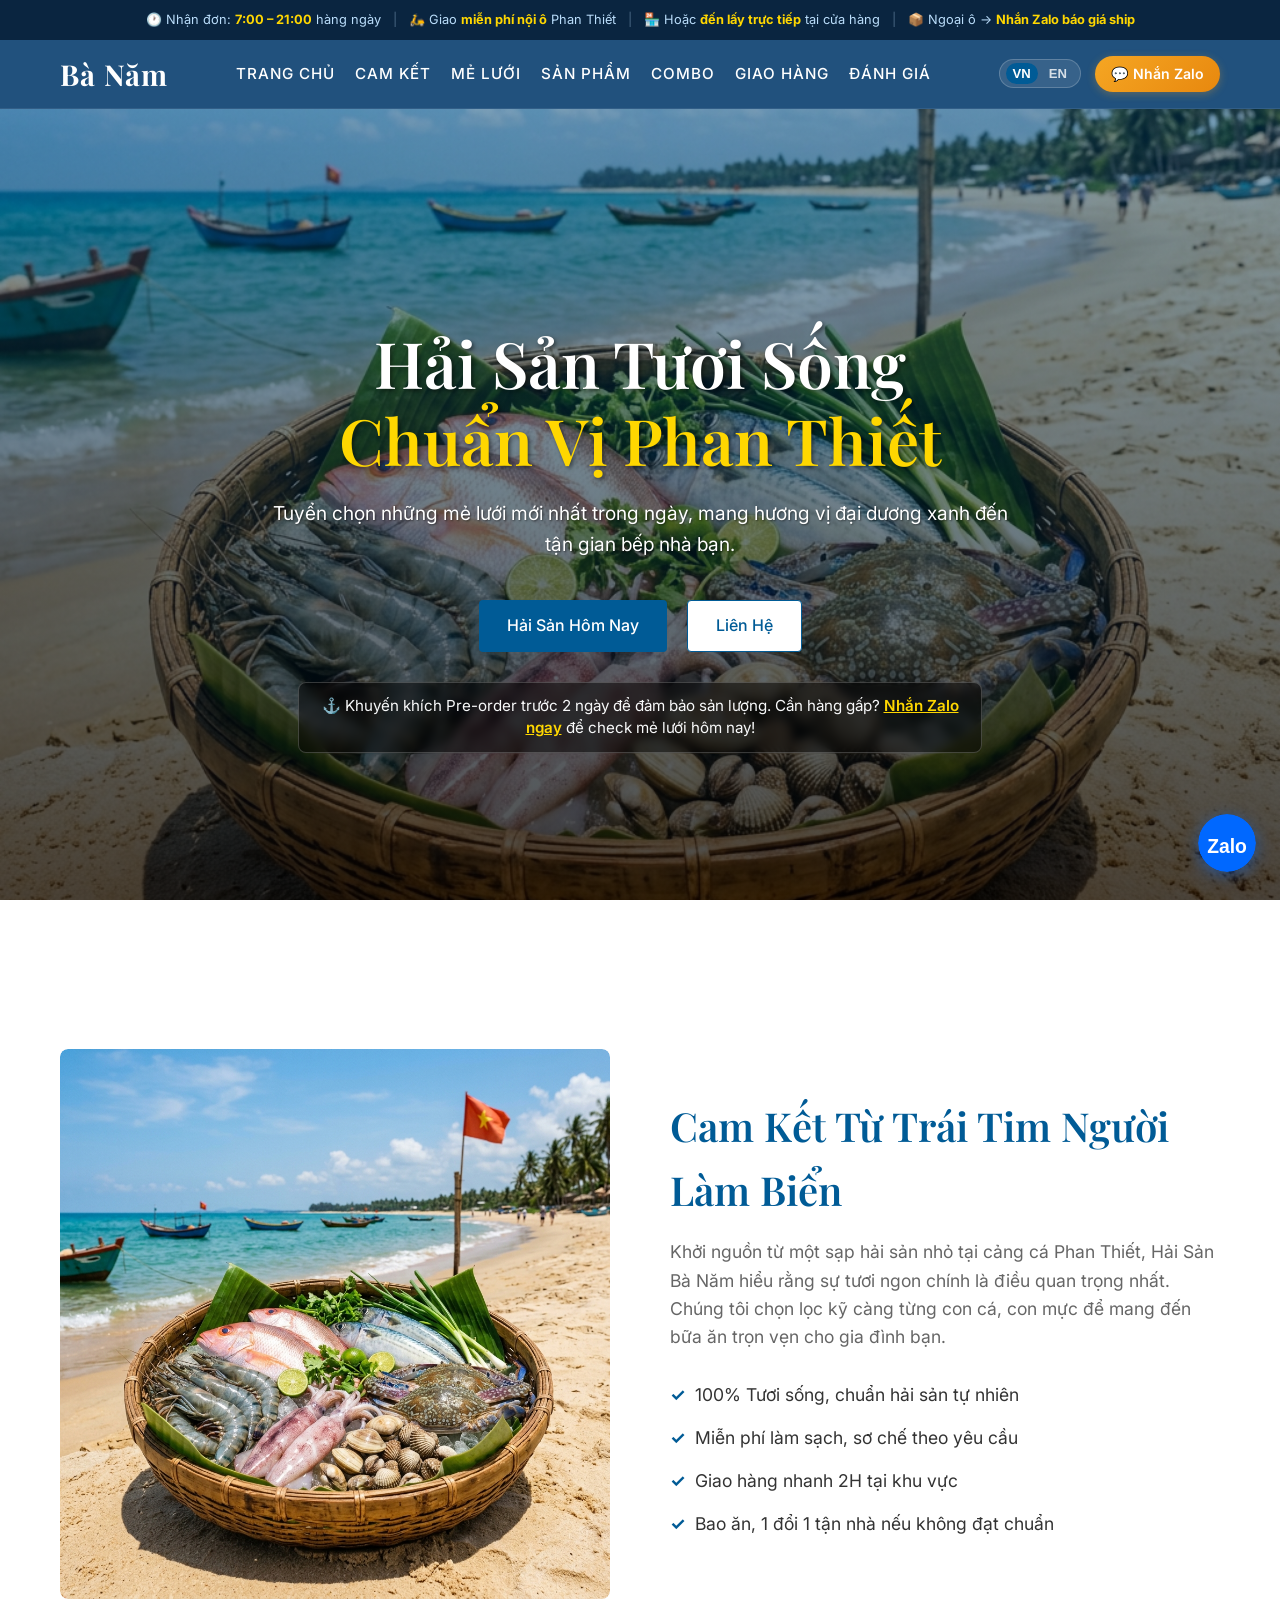
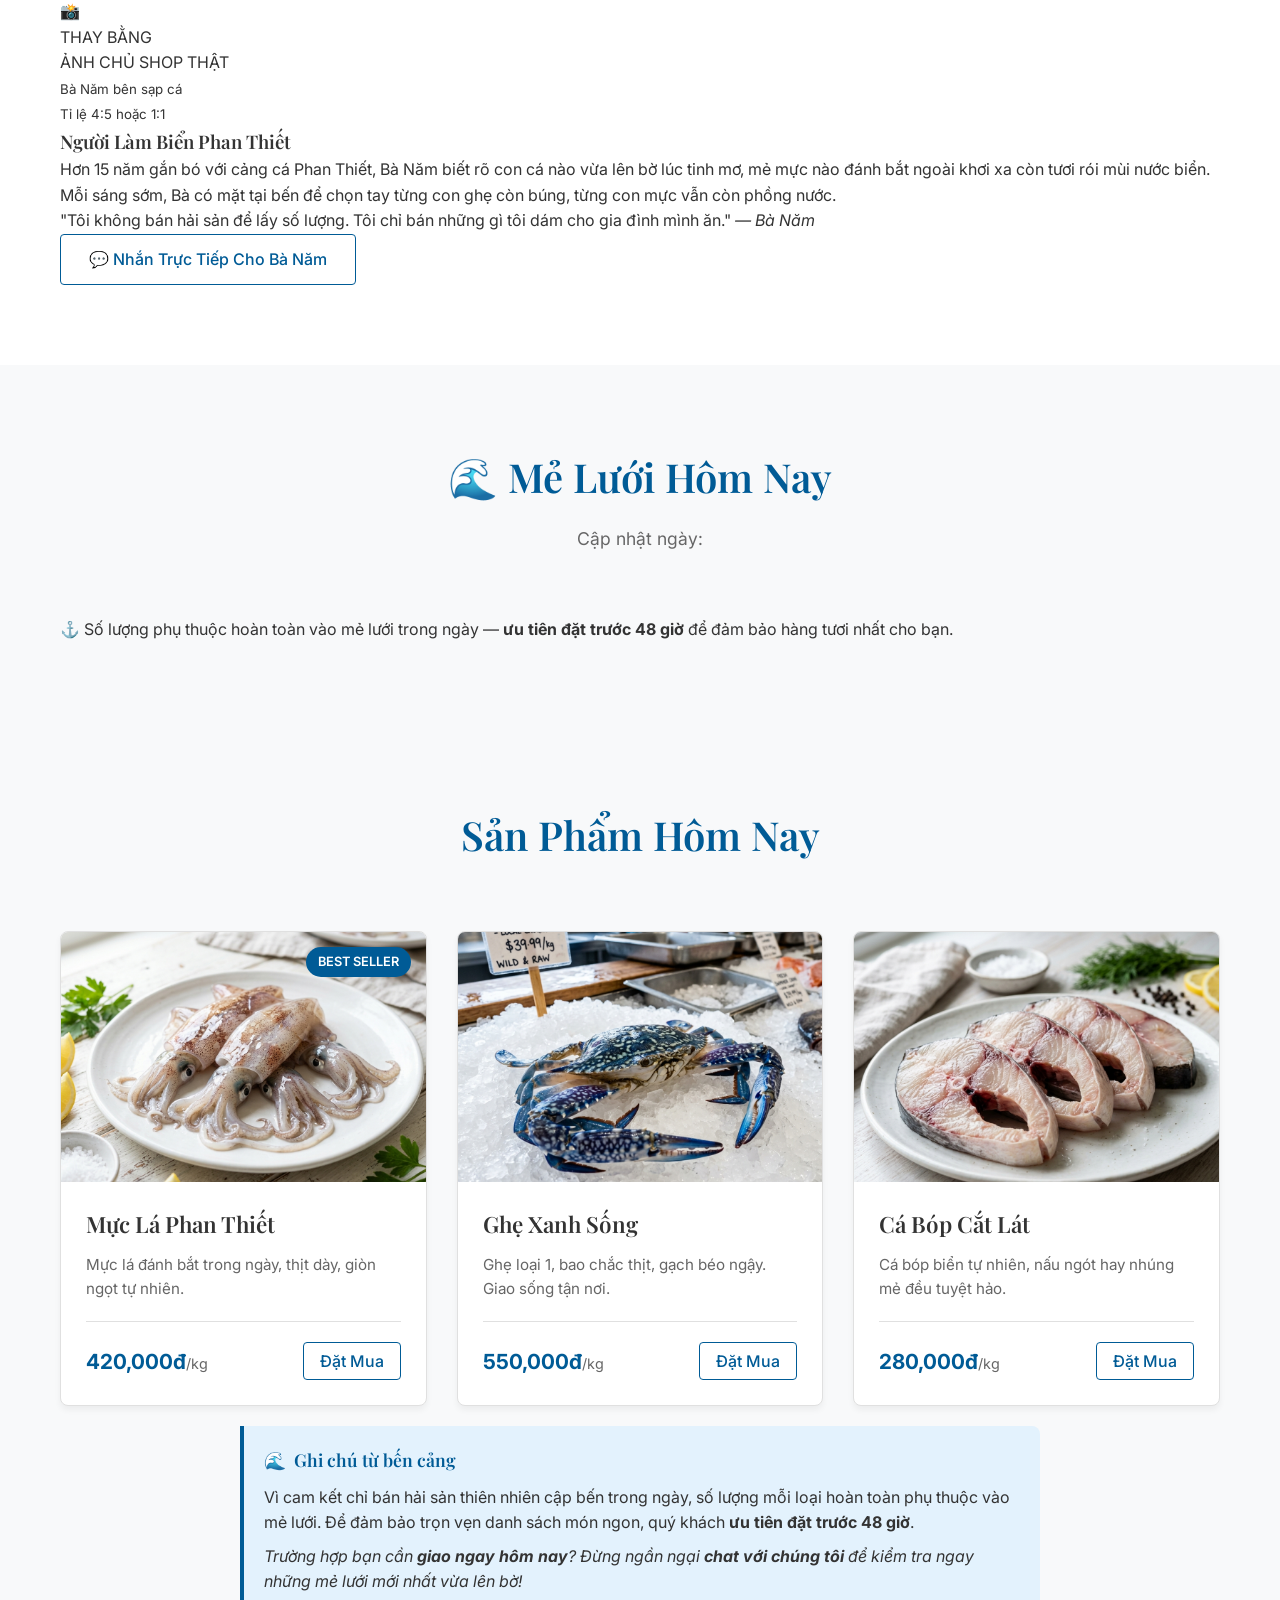
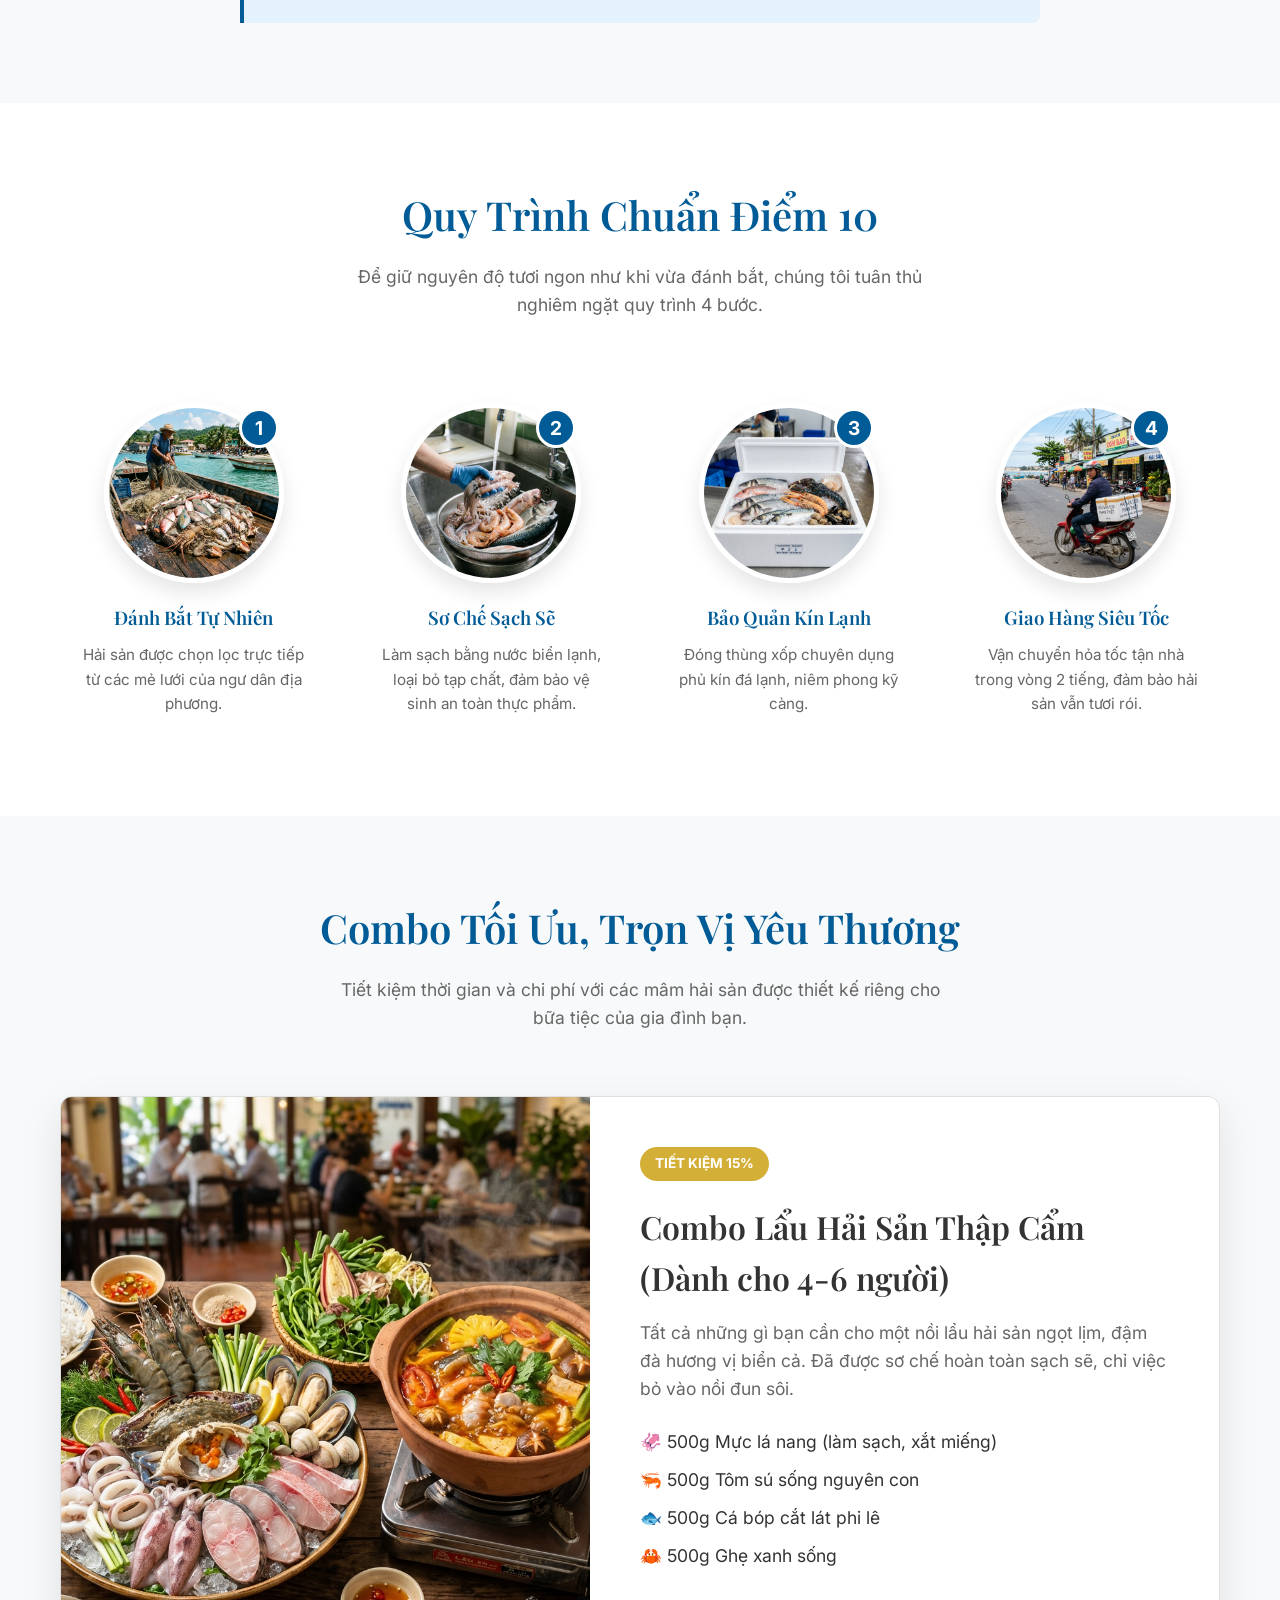
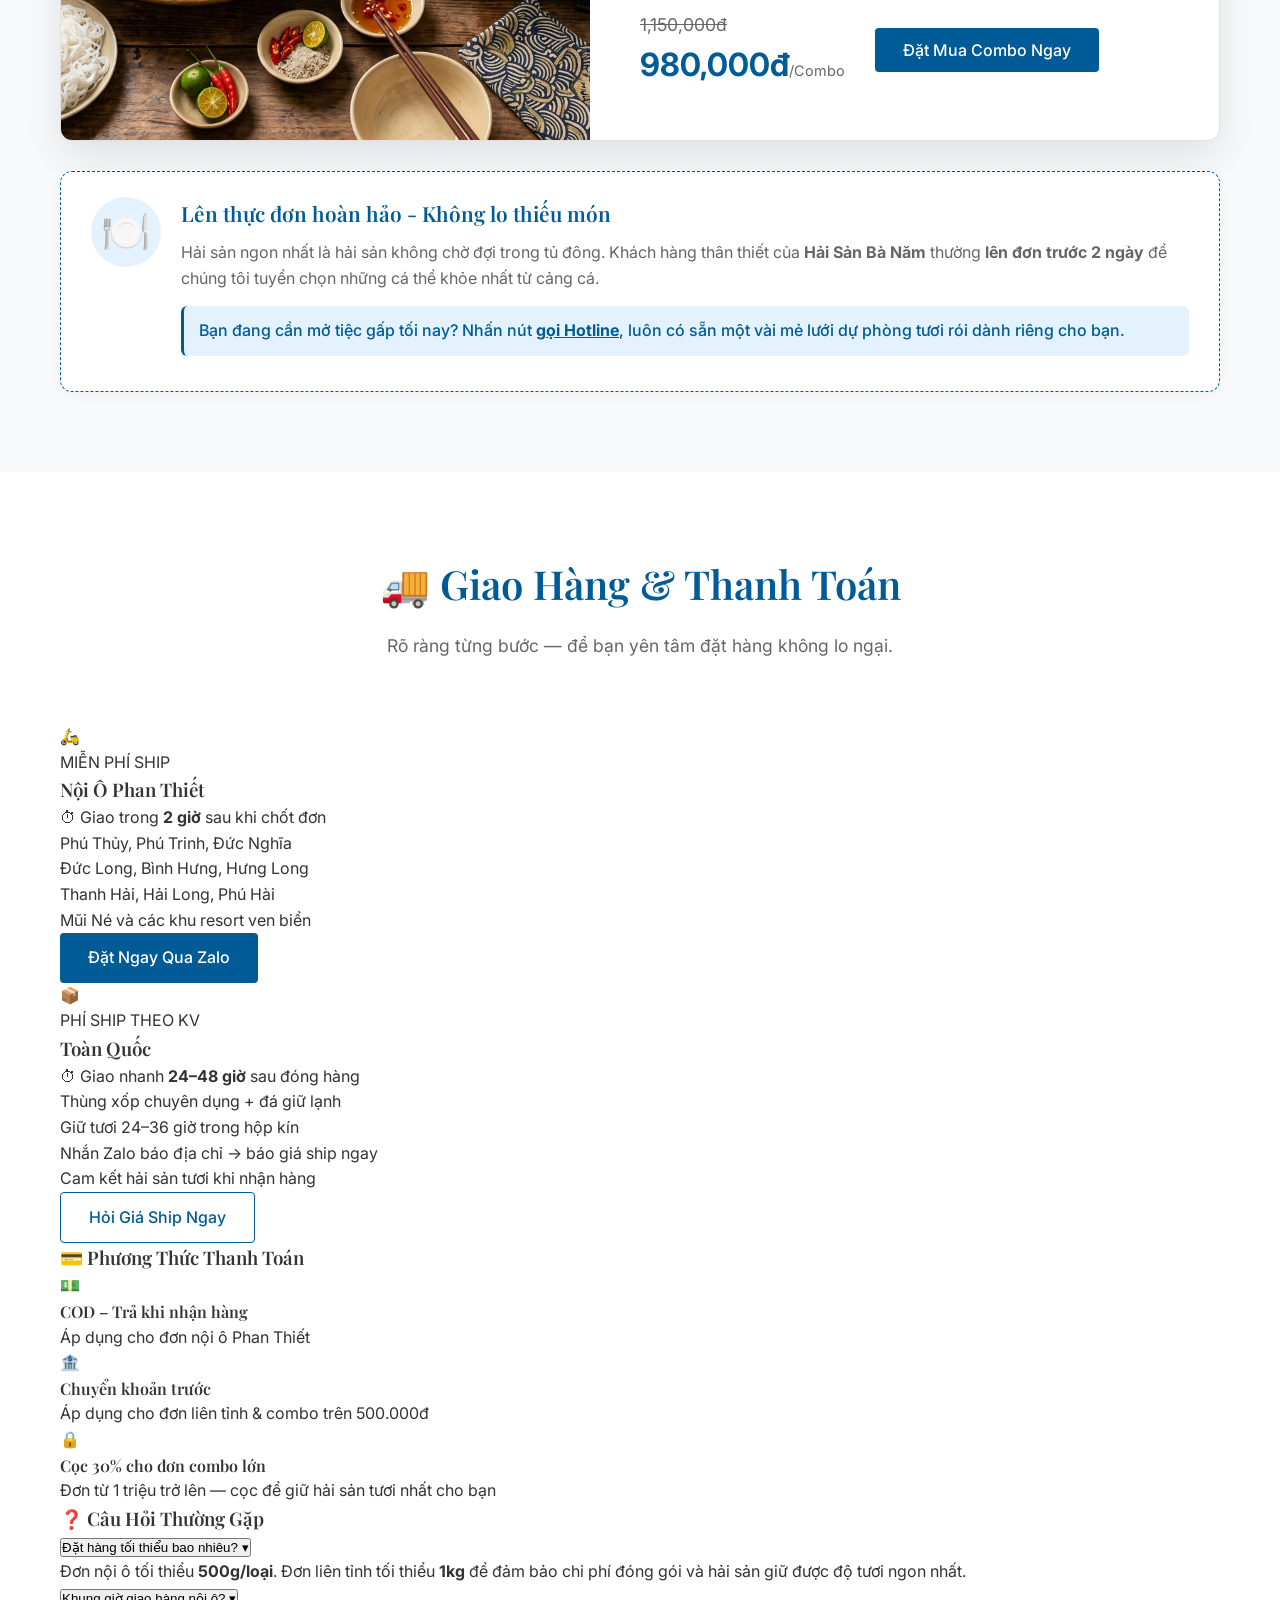
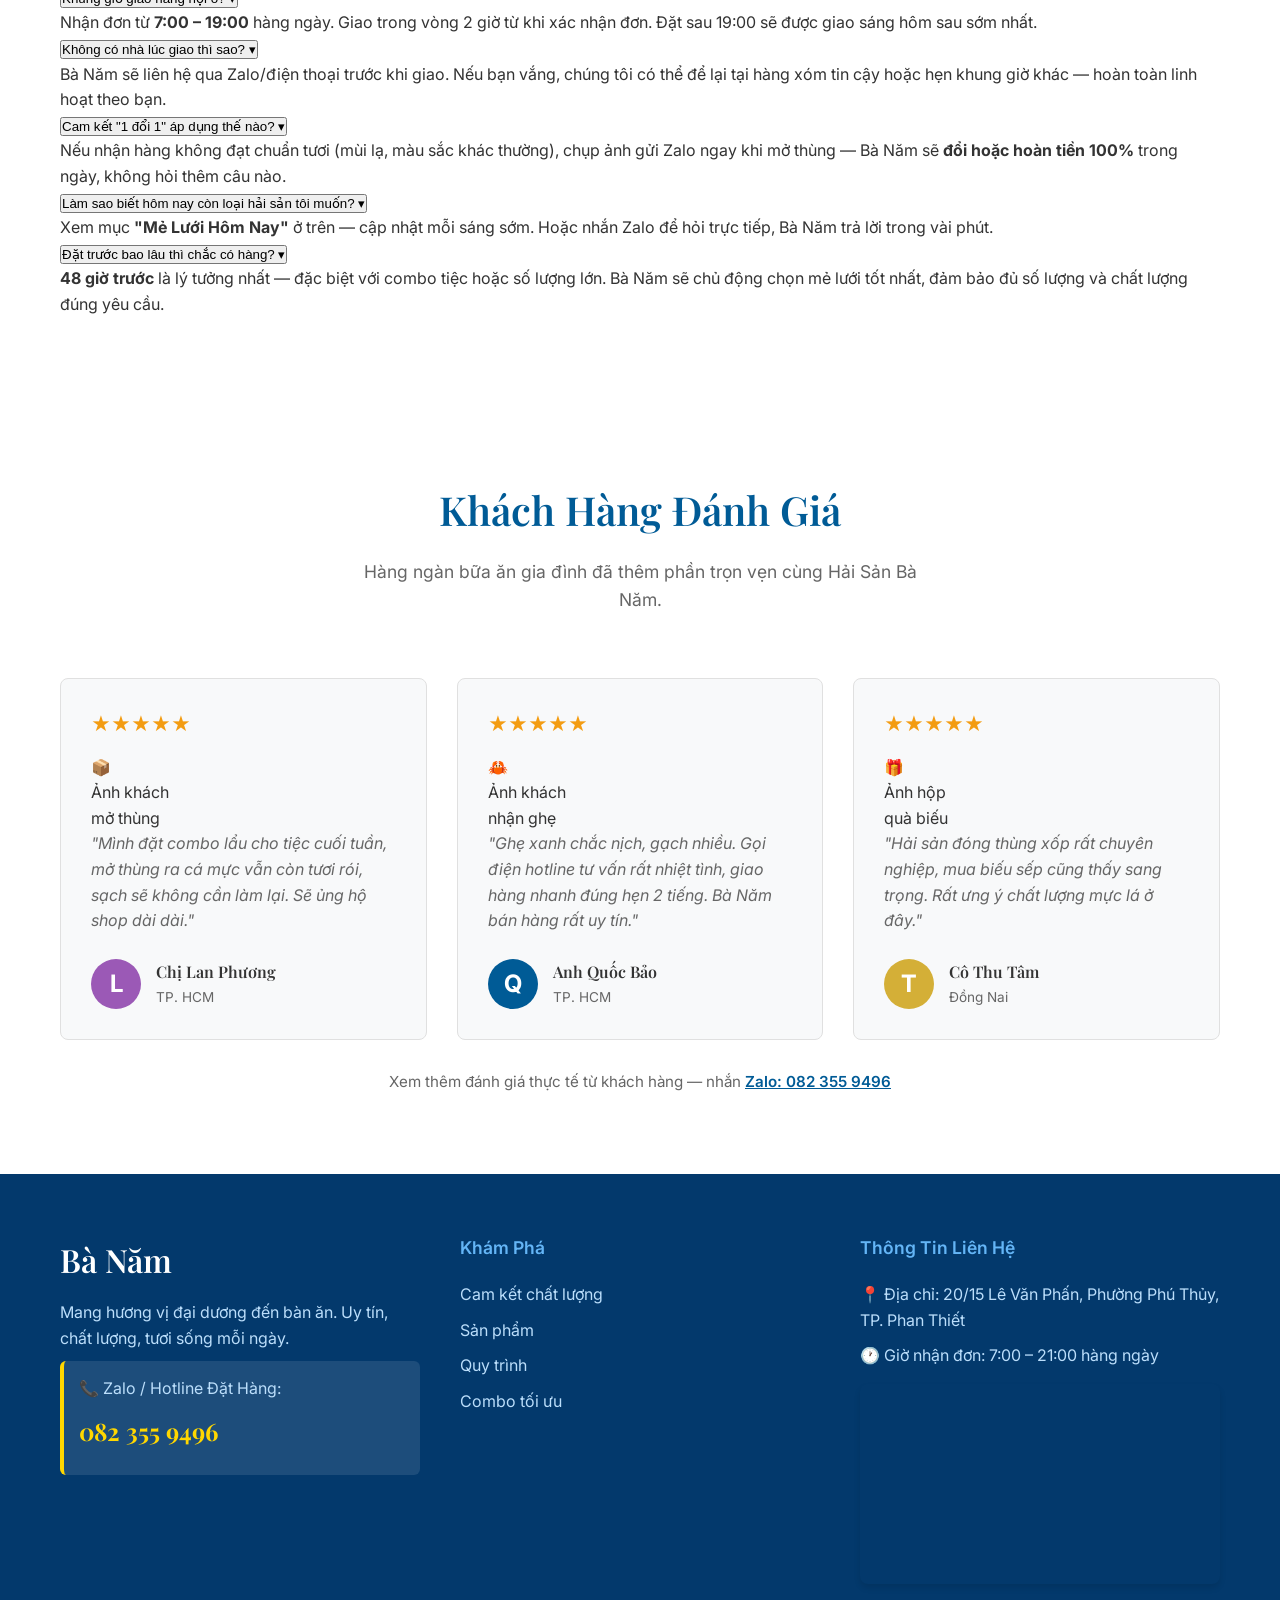
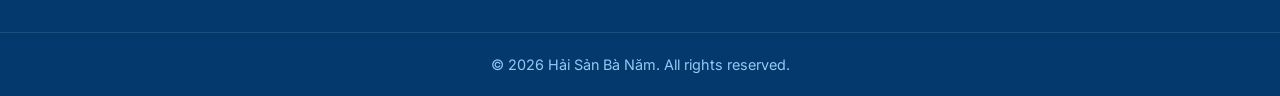
==== commit 4156aa52: "Add owner story, daily catch, delivery FAQ, UGC reviews, fix modal img" ====
--- a/index.html
+++ b/index.html
@@ -94,9 +94,10 @@
                 <nav class="nav-links" id="navLinks">
                     <a href="#home" data-i18n="nav_home">Trang chủ</a>
                     <a href="#about" data-i18n="nav_about">Cam kết</a>
+                    <a href="#daily-catch">Mẻ lưới</a>
                     <a href="#products" data-i18n="nav_products">Sản phẩm</a>
-                    <a href="#process" data-i18n="nav_process">Quy trình</a>
                     <a href="#combo" data-i18n="nav_combo">Combo</a>
+                    <a href="#delivery">Giao hàng</a>
                     <a href="#reviews" data-i18n="nav_reviews">Đánh giá</a>
                 </nav>
                 <div class="header-right" id="headerRight">
@@ -147,6 +148,38 @@
                     <li data-i18n="feat_4">Bao ăn, 1 đổi 1 tận nhà nếu không đạt chuẩn</li>
                 </ul>
             </div>
+        </div>
+
+        <!-- Người Làm Biển Block -->
+        <div class="container owner-story-block">
+            <div class="owner-portrait-wrap">
+                <!-- 📸 THAY BẰNG ẢNH CHỦ SHOP THẬT: <img src="assets/owner_portrait.jpg" alt="Bà Năm"> -->
+                <div class="img-placeholder portrait-placeholder">
+                    <span class="ph-icon">📸</span>
+                    <p class="ph-label">THAY BẰNG<br>ẢNH CHỦ SHOP THẬT</p>
+                    <small>Bà Năm bên sạp cá<br>Tỉ lệ 4:5 hoặc 1:1</small>
+                </div>
+            </div>
+            <div class="owner-story-text">
+                <h3>Người Làm Biển Phan Thiết</h3>
+                <p>Hơn 15 năm gắn bó với cảng cá Phan Thiết, Bà Năm biết rõ con cá nào vừa lên bờ lúc tinh mơ, mẻ mực nào đánh bắt ngoài khơi xa còn tươi rói mùi nước biển. Mỗi sáng sớm, Bà có mặt tại bến để chọn tay từng con ghẹ còn búng, từng con mực vẫn còn phồng nước.</p>
+                <blockquote class="owner-quote">"Tôi không bán hải sản để lấy số lượng. Tôi chỉ bán những gì tôi dám cho gia đình mình ăn." <em>— Bà Năm</em></blockquote>
+                <a href="https://zalo.me/0823559496" target="_blank" class="btn-secondary">💬 Nhắn Trực Tiếp Cho Bà Năm</a>
+            </div>
+        </div>
+    </section>
+
+    <!-- Daily Catch Section -->
+    <section id="daily-catch" class="section daily-catch-section" style="background-color: var(--bg-light);">
+        <div class="container">
+            <div class="section-header">
+                <h2>🌊 Mẻ Lưới Hôm Nay</h2>
+                <p>Cập nhật ngày: <strong id="catchDateDisplay"></strong></p>
+            </div>
+            <div class="catch-grid" id="catchGrid">
+                <!-- Được render tự động từ mảng dailyCatch trong script.js -->
+            </div>
+            <p class="catch-note">⚓ Số lượng phụ thuộc hoàn toàn vào mẻ lưới trong ngày — <strong>ưu tiên đặt trước 48 giờ</strong> để đảm bảo hàng tươi nhất cho bạn.</p>
         </div>
     </section>
 
@@ -297,6 +330,135 @@
         </div>
     </section>
 
+    <!-- Delivery & FAQ Section -->
+    <section id="delivery" class="section delivery-section">
+        <div class="container">
+            <div class="section-header">
+                <h2>🚚 Giao Hàng & Thanh Toán</h2>
+                <p>Rõ ràng từng bước — để bạn yên tâm đặt hàng không lo ngại.</p>
+            </div>
+
+            <!-- Delivery Zones -->
+            <div class="delivery-zones">
+                <div class="delivery-zone zone-free">
+                    <div class="zone-icon">🛵</div>
+                    <div class="zone-badge-wrap"><span class="zone-badge free">MIỄN PHÍ SHIP</span></div>
+                    <h3>Nội Ô Phan Thiết</h3>
+                    <p class="zone-time">⏱ Giao trong <strong>2 giờ</strong> sau khi chốt đơn</p>
+                    <ul class="zone-areas">
+                        <li>Phú Thủy, Phú Trinh, Đức Nghĩa</li>
+                        <li>Đức Long, Bình Hưng, Hưng Long</li>
+                        <li>Thanh Hải, Hải Long, Phú Hài</li>
+                        <li>Mũi Né và các khu resort ven biển</li>
+                    </ul>
+                    <a href="https://zalo.me/0823559496" target="_blank" class="btn-primary">Đặt Ngay Qua Zalo</a>
+                </div>
+                <div class="delivery-zone zone-paid">
+                    <div class="zone-icon">📦</div>
+                    <div class="zone-badge-wrap"><span class="zone-badge paid">PHÍ SHIP THEO KV</span></div>
+                    <h3>Toàn Quốc</h3>
+                    <p class="zone-time">⏱ Giao nhanh <strong>24–48 giờ</strong> sau đóng hàng</p>
+                    <ul class="zone-areas">
+                        <li>Thùng xốp chuyên dụng + đá giữ lạnh</li>
+                        <li>Giữ tươi 24–36 giờ trong hộp kín</li>
+                        <li>Nhắn Zalo báo địa chỉ → báo giá ship ngay</li>
+                        <li>Cam kết hải sản tươi khi nhận hàng</li>
+                    </ul>
+                    <a href="https://zalo.me/0823559496" target="_blank" class="btn-secondary">Hỏi Giá Ship Ngay</a>
+                </div>
+            </div>
+
+            <!-- Payment Methods -->
+            <div class="payment-info">
+                <h3>💳 Phương Thức Thanh Toán</h3>
+                <div class="payment-methods">
+                    <div class="payment-method">
+                        <span class="pm-icon">💵</span>
+                        <div>
+                            <h4>COD – Trả khi nhận hàng</h4>
+                            <p>Áp dụng cho đơn nội ô Phan Thiết</p>
+                        </div>
+                    </div>
+                    <div class="payment-method">
+                        <span class="pm-icon">🏦</span>
+                        <div>
+                            <h4>Chuyển khoản trước</h4>
+                            <p>Áp dụng cho đơn liên tỉnh & combo trên 500.000đ</p>
+                        </div>
+                    </div>
+                    <div class="payment-method">
+                        <span class="pm-icon">🔒</span>
+                        <div>
+                            <h4>Cọc 30% cho đơn combo lớn</h4>
+                            <p>Đơn từ 1 triệu trở lên — cọc để giữ hải sản tươi nhất cho bạn</p>
+                        </div>
+                    </div>
+                </div>
+            </div>
+
+            <!-- FAQ Accordion -->
+            <div class="faq-wrap">
+                <h3>❓ Câu Hỏi Thường Gặp</h3>
+                <div class="faq-list" id="faqList">
+                    <div class="faq-item">
+                        <button class="faq-question" aria-expanded="false">
+                            Đặt hàng tối thiểu bao nhiêu?
+                            <span class="faq-arrow">▾</span>
+                        </button>
+                        <div class="faq-answer">
+                            <p>Đơn nội ô tối thiểu <strong>500g/loại</strong>. Đơn liên tỉnh tối thiểu <strong>1kg</strong> để đảm bảo chi phí đóng gói và hải sản giữ được độ tươi ngon nhất.</p>
+                        </div>
+                    </div>
+                    <div class="faq-item">
+                        <button class="faq-question" aria-expanded="false">
+                            Khung giờ giao hàng nội ô?
+                            <span class="faq-arrow">▾</span>
+                        </button>
+                        <div class="faq-answer">
+                            <p>Nhận đơn từ <strong>7:00 – 19:00</strong> hàng ngày. Giao trong vòng 2 giờ từ khi xác nhận đơn. Đặt sau 19:00 sẽ được giao sáng hôm sau sớm nhất.</p>
+                        </div>
+                    </div>
+                    <div class="faq-item">
+                        <button class="faq-question" aria-expanded="false">
+                            Không có nhà lúc giao thì sao?
+                            <span class="faq-arrow">▾</span>
+                        </button>
+                        <div class="faq-answer">
+                            <p>Bà Năm sẽ liên hệ qua Zalo/điện thoại trước khi giao. Nếu bạn vắng, chúng tôi có thể để lại tại hàng xóm tin cậy hoặc hẹn khung giờ khác — hoàn toàn linh hoạt theo bạn.</p>
+                        </div>
+                    </div>
+                    <div class="faq-item">
+                        <button class="faq-question" aria-expanded="false">
+                            Cam kết "1 đổi 1" áp dụng thế nào?
+                            <span class="faq-arrow">▾</span>
+                        </button>
+                        <div class="faq-answer">
+                            <p>Nếu nhận hàng không đạt chuẩn tươi (mùi lạ, màu sắc khác thường), chụp ảnh gửi Zalo ngay khi mở thùng — Bà Năm sẽ <strong>đổi hoặc hoàn tiền 100%</strong> trong ngày, không hỏi thêm câu nào.</p>
+                        </div>
+                    </div>
+                    <div class="faq-item">
+                        <button class="faq-question" aria-expanded="false">
+                            Làm sao biết hôm nay còn loại hải sản tôi muốn?
+                            <span class="faq-arrow">▾</span>
+                        </button>
+                        <div class="faq-answer">
+                            <p>Xem mục <strong>"Mẻ Lưới Hôm Nay"</strong> ở trên — cập nhật mỗi sáng sớm. Hoặc nhắn Zalo để hỏi trực tiếp, Bà Năm trả lời trong vài phút.</p>
+                        </div>
+                    </div>
+                    <div class="faq-item">
+                        <button class="faq-question" aria-expanded="false">
+                            Đặt trước bao lâu thì chắc có hàng?
+                            <span class="faq-arrow">▾</span>
+                        </button>
+                        <div class="faq-answer">
+                            <p><strong>48 giờ trước</strong> là lý tưởng nhất — đặc biệt với combo tiệc hoặc số lượng lớn. Bà Năm sẽ chủ động chọn mẻ lưới tốt nhất, đảm bảo đủ số lượng và chất lượng đúng yêu cầu.</p>
+                        </div>
+                    </div>
+                </div>
+            </div>
+        </div>
+    </section>
+
     <!-- Reviews Section -->
     <section id="reviews" class="section reviews-section">
         <div class="container">
@@ -307,9 +469,17 @@
             <div class="reviews-grid">
                 <div class="review-card">
                     <div class="review-stars">★★★★★</div>
+                    <!-- 📸 THAY BẰNG ẢNH THẬT: ảnh khách mở thùng hải sản -->
+                    <div class="review-ugc">
+                        <div class="img-placeholder ugc-placeholder">
+                            <span class="ph-icon">📦</span>
+                            <p class="ph-label">Ảnh khách<br>mở thùng</p>
+                        </div>
+                    </div>
                     <p class="review-text" data-i18n="rev_1_text">"Mình đặt combo lẩu cho tiệc cuối tuần, mở thùng ra cá mực vẫn còn tươi rói, sạch sẽ không cần làm lại. Sẽ ủng hộ shop dài dài."</p>
                     <div class="review-author">
-                        <div class="author-avatar">C</div>
+                        <!-- 📸 THAY BẰNG avatar ảnh thật của khách (tròn 50x50) -->
+                        <div class="author-avatar">L</div>
                         <div>
                             <h4 data-i18n="rev_1_name">Chị Lan Phương</h4>
                             <p data-i18n="rev_1_loc">TP. HCM</p>
@@ -318,9 +488,17 @@
                 </div>
                 <div class="review-card">
                     <div class="review-stars">★★★★★</div>
+                    <!-- 📸 THAY BẰNG ẢNH THẬT: ảnh khách nhận hàng / nấu món -->
+                    <div class="review-ugc">
+                        <div class="img-placeholder ugc-placeholder">
+                            <span class="ph-icon">🦀</span>
+                            <p class="ph-label">Ảnh khách<br>nhận ghẹ</p>
+                        </div>
+                    </div>
                     <p class="review-text" data-i18n="rev_2_text">"Ghẹ xanh chắc nịch, gạch nhiều. Gọi điện hotline tư vấn rất nhiệt tình, giao hàng nhanh đúng hẹn 2 tiếng. Bà Năm bán hàng rất uy tín."</p>
                     <div class="review-author">
-                        <div class="author-avatar" style="background:var(--accent);">A</div>
+                        <!-- 📸 THAY BẰNG avatar ảnh thật của khách -->
+                        <div class="author-avatar" style="background:var(--accent);">Q</div>
                         <div>
                             <h4 data-i18n="rev_2_name">Anh Quốc Bảo</h4>
                             <p data-i18n="rev_2_loc">TP. HCM</p>
@@ -329,9 +507,17 @@
                 </div>
                 <div class="review-card">
                     <div class="review-stars">★★★★★</div>
+                    <!-- 📸 THAY BẰNG ẢNH THẬT: ảnh hộp quà / thùng hải sản biếu sếp -->
+                    <div class="review-ugc">
+                        <div class="img-placeholder ugc-placeholder">
+                            <span class="ph-icon">🎁</span>
+                            <p class="ph-label">Ảnh hộp<br>quà biếu</p>
+                        </div>
+                    </div>
                     <p class="review-text" data-i18n="rev_3_text">"Hải sản đóng thùng xốp rất chuyên nghiệp, mua biếu sếp cũng thấy sang trọng. Rất ưng ý chất lượng mực lá ở đây."</p>
                     <div class="review-author">
-                        <div class="author-avatar" style="background:#d4af37;">C</div>
+                        <!-- 📸 THAY BẰNG avatar ảnh thật của khách -->
+                        <div class="author-avatar" style="background:#d4af37;">T</div>
                         <div>
                             <h4 data-i18n="rev_3_name">Cô Thu Tâm</h4>
                             <p data-i18n="rev_3_loc">Đồng Nai</p>
@@ -401,7 +587,7 @@
                     </label>
                 </div>
                 <div class="prep-preview">
-                    <img id="prepPreviewImg" src="" alt="Minh họa sơ chế">
+                    <img id="prepPreviewImg" src="" alt="Minh họa sơ chế" style="display:none">
                     <p id="prepPreviewText" data-i18n="prep_img_text">Hình minh họa</p>
                 </div>
             </div>
--- a/style.css
+++ b/style.css
@@ -132,32 +132,33 @@
     color: white;
 }
 
+/* ===== Site Header ===== */
+.site-header {
+    position: sticky;
+    top: 0;
+    z-index: 1000;
+}
+
 /* Navbar */
 .navbar {
-    position: fixed;
-    top: 0;
-    left: 0;
-    width: 100%;
-    padding: 20px 0;
-    z-index: 1000;
-    transition: var(--transition);
-    border-bottom: 1px solid transparent;
-    color: white;
-}
-
-.navbar.scrolled {
-    background-color: rgba(255, 255, 255, 0.95);
-    backdrop-filter: blur(10px);
-    padding: 15px 0;
-    border-bottom: 1px solid var(--border);
-    color: var(--text-main);
-    box-shadow: 0 4px 6px rgba(0,0,0,0.05);
+    background-color: rgba(3, 57, 108, 0.88);
+    backdrop-filter: blur(8px);
+    -webkit-backdrop-filter: blur(8px);
+    border-bottom: 1px solid rgba(255, 255, 255, 0.08);
+    color: white;
+    transition: background-color 0.3s ease, box-shadow 0.3s ease;
+}
+
+.site-header.scrolled .navbar {
+    background-color: rgba(2, 45, 87, 0.96);
+    box-shadow: 0 2px 16px rgba(0, 0, 0, 0.2);
 }
 
 .navbar .container {
     display: flex;
     justify-content: space-between;
     align-items: center;
+    height: 68px;
 }
 
 .logo {
@@ -199,43 +200,29 @@
 .header-right {
     display: flex;
     align-items: center;
-    gap: 20px;
-}
-
-.header-phone {
-    display: flex;
-    align-items: center;
+    gap: 14px;
 }
 
 .lang-switch {
     display: flex;
     align-items: center;
-    gap: 8px;
+    gap: 4px;
     background: rgba(255, 255, 255, 0.1);
-    padding: 4px 8px;
+    padding: 3px 6px;
     border-radius: 20px;
     border: 1px solid rgba(255, 255, 255, 0.2);
-}
-
-.navbar.scrolled .lang-switch {
-    background: #f0f7fb;
-    border-color: var(--border);
 }
 
 .lang-btn {
     background: none;
     border: none;
-    color: white;
+    color: rgba(255,255,255,0.8);
     cursor: pointer;
-    font-size: 0.85rem;
+    font-size: 0.82rem;
     font-weight: 600;
-    padding: 4px 8px;
+    padding: 3px 7px;
     border-radius: 12px;
     transition: var(--transition);
-}
-
-.navbar.scrolled .lang-btn {
-    color: var(--text-muted);
 }
 
 .lang-btn.active {
@@ -244,26 +231,49 @@
 }
 
 .lang-btn:not(.active):hover {
-    opacity: 0.8;
+    color: white;
+}
+
+.btn-zalo-nav {
+    background: linear-gradient(135deg, #f5a623, #e8880e);
+    color: white !important;
+    padding: 7px 16px;
+    border-radius: 20px;
+    font-weight: 600;
+    font-size: 0.88rem;
+    white-space: nowrap;
+    transition: transform 0.2s ease, box-shadow 0.2s ease;
+    box-shadow: 0 2px 8px rgba(245, 166, 35, 0.3);
+}
+
+.btn-zalo-nav:hover {
+    transform: translateY(-1px);
+    box-shadow: 0 4px 14px rgba(245, 166, 35, 0.5);
 }
 
 .mobile-menu-btn {
     display: none;
     flex-direction: column;
-    gap: 6px;
+    gap: 5px;
     cursor: pointer;
+    background: none;
+    border: none;
+    color: white;
+    padding: 4px;
 }
 
 .mobile-menu-btn span {
-    width: 30px;
+    width: 26px;
     height: 2px;
     background-color: currentColor;
+    display: block;
     transition: var(--transition);
 }
 
 /* Hero Section */
 .hero {
-    height: 100vh;
+    height: calc(100vh - 40px);
+    min-height: 560px;
     background-size: cover;
     background-position: center;
     background-attachment: fixed;
@@ -271,7 +281,6 @@
     align-items: center;
     justify-content: center;
     text-align: center;
-    padding-top: 80px;
     color: white;
 }
 
@@ -962,20 +971,29 @@
 
 /* Info Bar */
 .info-bar {
-    background-color: #03396c;
+    background-color: #0a2540;
     color: #bbdefb;
-    font-size: 0.82rem;
-    padding: 7px 0;
-    position: relative;
-    z-index: 999;
+    font-size: 0.8rem;
+    max-height: 40px;
+    overflow: hidden;
+    transition: max-height 0.35s ease;
+}
+
+.site-header.scrolled .info-bar {
+    max-height: 0;
 }
 
 .info-bar-inner {
     display: flex;
-    flex-wrap: wrap;
+    flex-wrap: nowrap;
     justify-content: center;
     align-items: center;
-    gap: 8px 14px;
+    height: 40px;
+    gap: 0 12px;
+}
+
+.info-item {
+    white-space: nowrap;
 }
 
 .info-bar strong {
@@ -992,7 +1010,33 @@
 }
 
 .info-divider {
-    opacity: 0.4;
+    opacity: 0.35;
+}
+
+/* Mobile rotating info bar */
+.info-bar-mobile {
+    display: none;
+    height: 36px;
+    align-items: center;
+    justify-content: center;
+    font-size: 0.78rem;
+    text-align: center;
+    padding: 0 16px;
+    color: #bbdefb;
+}
+
+.info-bar-mobile.active {
+    display: flex;
+}
+
+.info-rotate-msg {
+    opacity: 0;
+    transition: opacity 0.5s ease;
+    position: absolute;
+}
+
+.info-rotate-msg.visible {
+    opacity: 1;
 }
 
 /* Floating Zalo Button */
@@ -1078,7 +1122,7 @@
 }
 
 @media (max-width: 768px) {
-    .nav-links, .header-phone {
+    .nav-links, .btn-zalo-nav {
         display: none;
     }
 
@@ -1089,24 +1133,46 @@
         top: 100%;
         left: 0;
         width: 100%;
-        background-color: rgba(255, 255, 255, 0.98);
-        padding: 20px 0;
-        border-bottom: 1px solid var(--border);
+        background-color: rgba(2, 45, 87, 0.97);
+        backdrop-filter: blur(8px);
+        padding: 16px 0;
+        border-bottom: 1px solid rgba(255,255,255,0.1);
         z-index: 999;
     }
 
     .nav-links.open a {
-        color: var(--text-main);
-        padding: 10px 30px;
-        font-size: 1rem;
+        color: white;
+        padding: 11px 28px;
+        font-size: 0.95rem;
     }
 
     .mobile-menu-btn {
         display: flex;
     }
 
+    /* Switch info bar to rotating mode on mobile */
+    .info-bar-inner {
+        display: none;
+    }
+
+    .info-bar-mobile {
+        display: flex;
+    }
+
+    .info-bar {
+        max-height: 36px;
+    }
+
+    .site-header.scrolled .info-bar {
+        max-height: 0;
+    }
+
+    .hero {
+        height: calc(100vh - 36px);
+    }
+
     .hero h1 {
-        font-size: 2.8rem;
+        font-size: 2.6rem;
     }
 
     .about-container {
@@ -1115,16 +1181,6 @@
 
     .modal-actions {
         flex-direction: column;
-    }
-
-    .info-bar-inner {
-        flex-direction: column;
-        gap: 4px;
-        text-align: center;
-    }
-
-    .info-divider {
-        display: none;
     }
 
     .zalo-float {
@@ -1139,3 +1195,18 @@
         height: 52px;
     }
 }
+
+/* Respect reduced motion preference */
+@media (prefers-reduced-motion: reduce) {
+    *, *::before, *::after {
+        animation-duration: 0.01ms !important;
+        animation-iteration-count: 1 !important;
+        transition-duration: 0.01ms !important;
+    }
+    .zalo-float {
+        animation: none;
+    }
+    .hero {
+        background-attachment: scroll;
+    }
+}
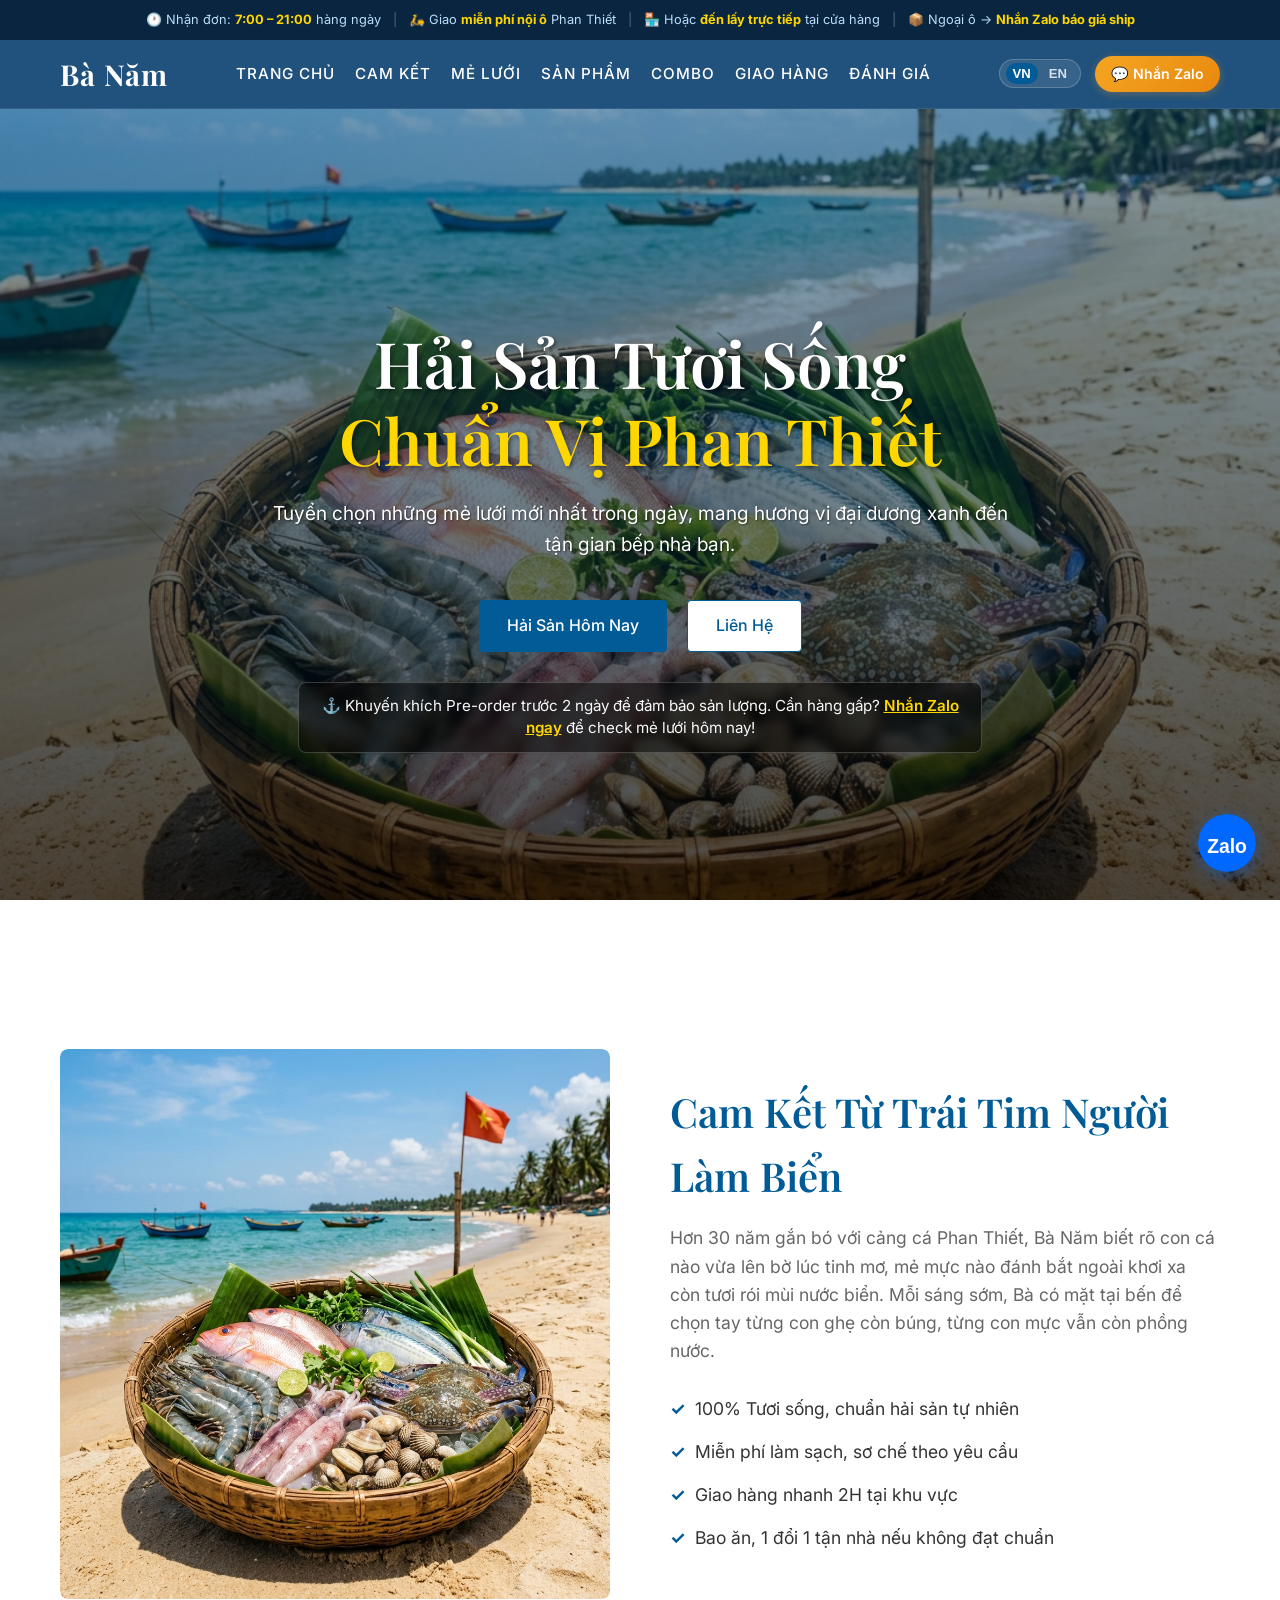
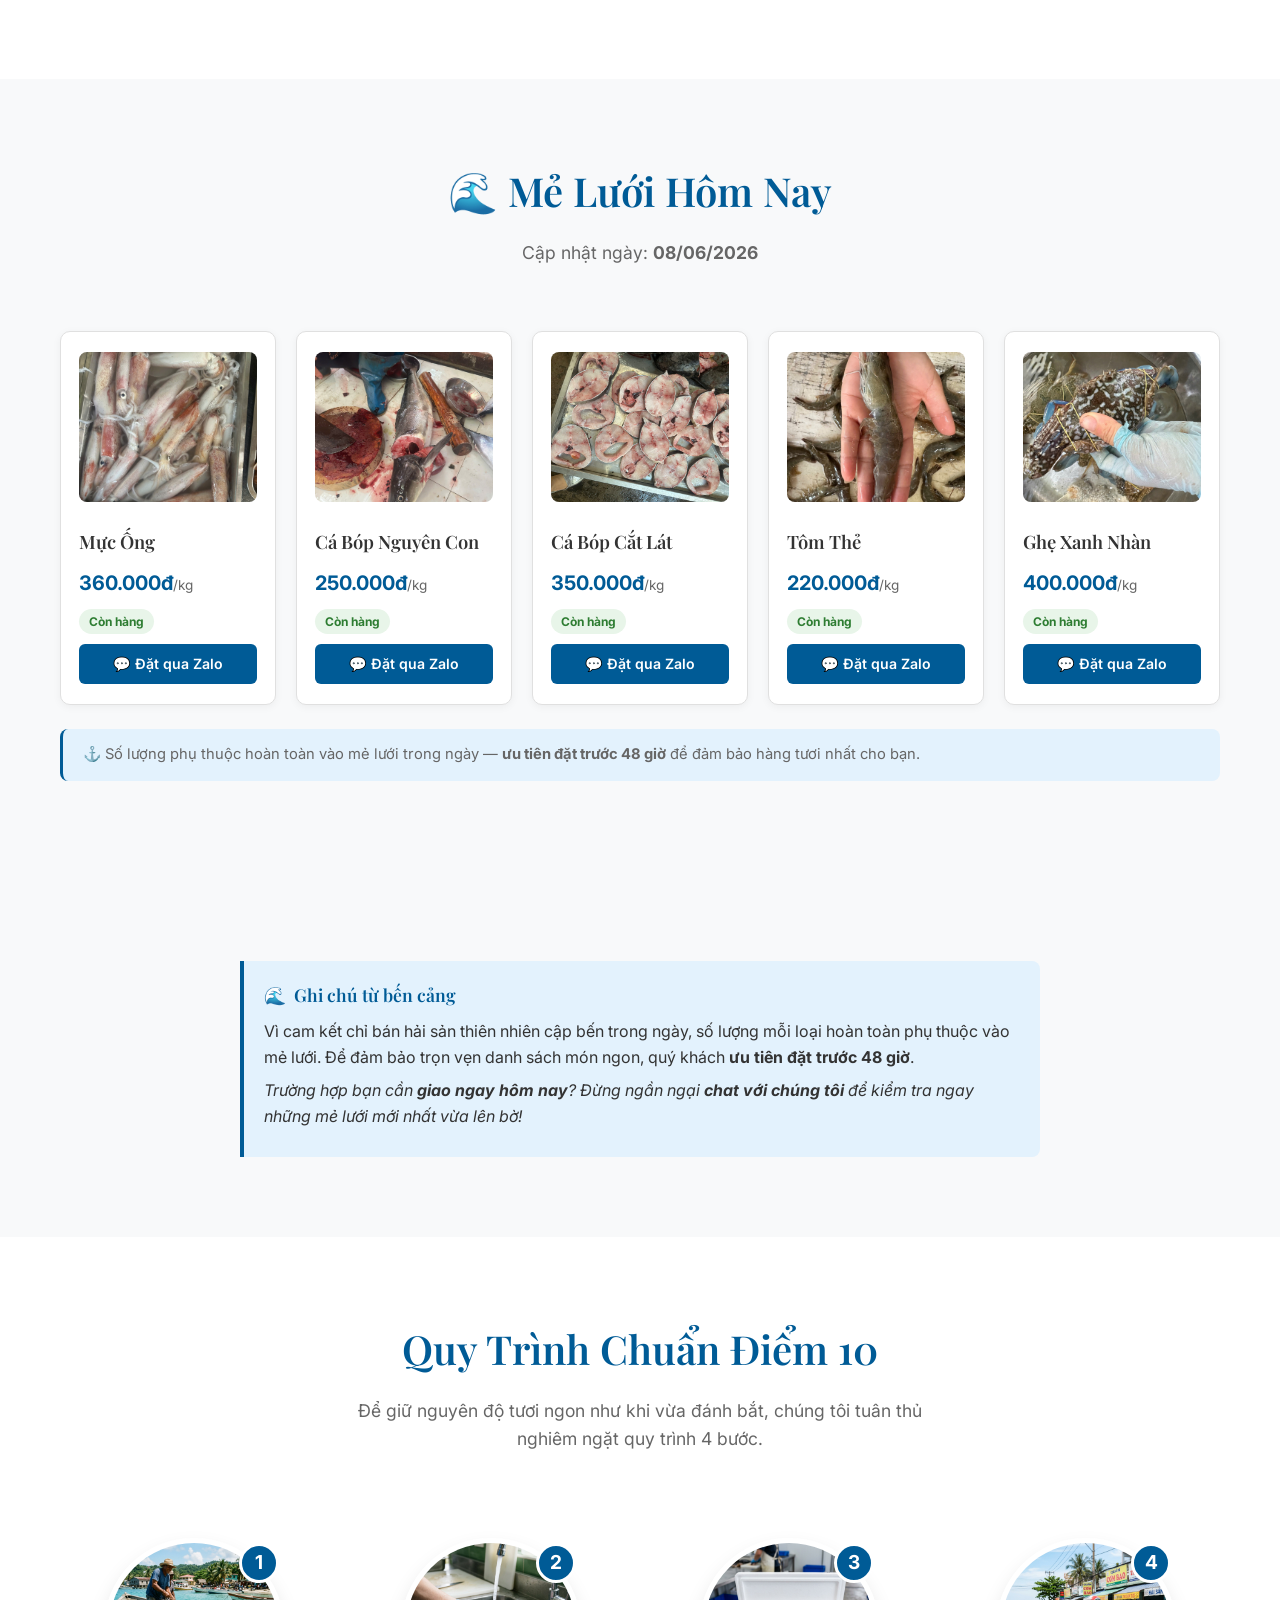
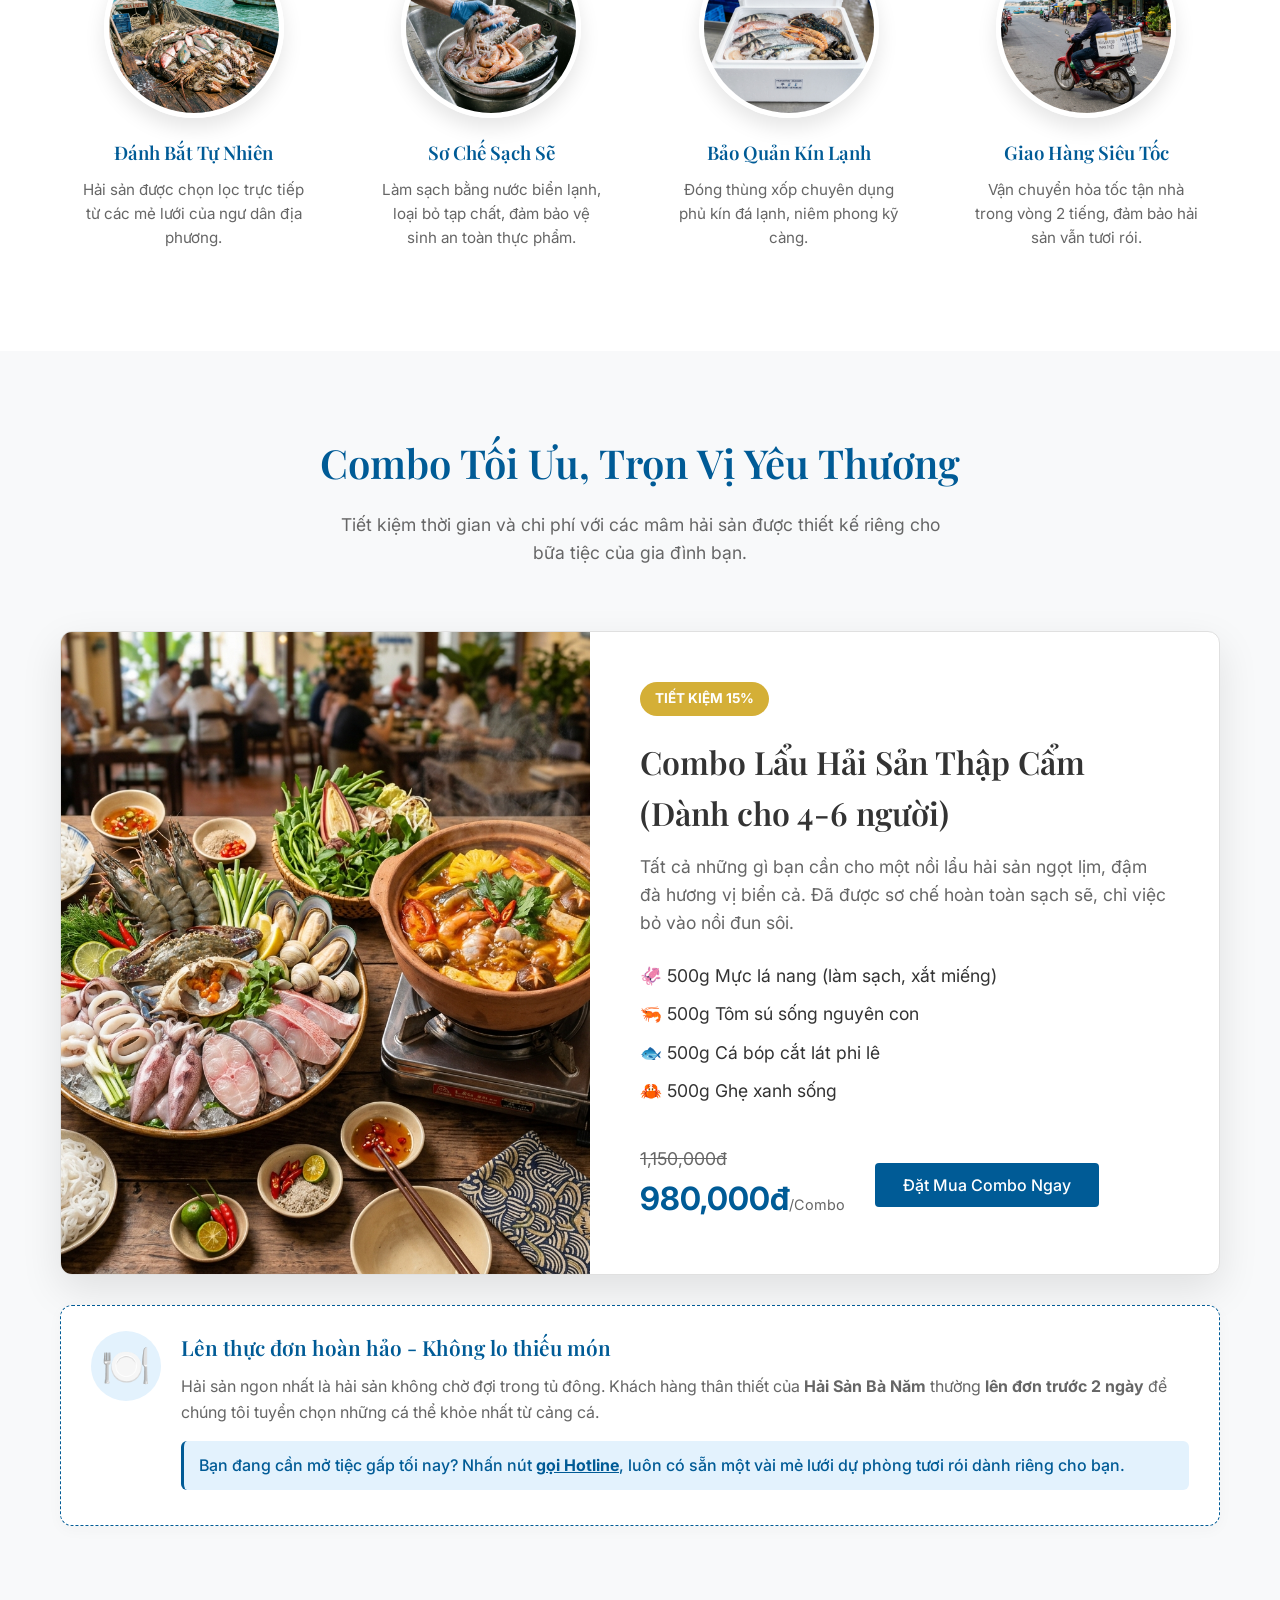
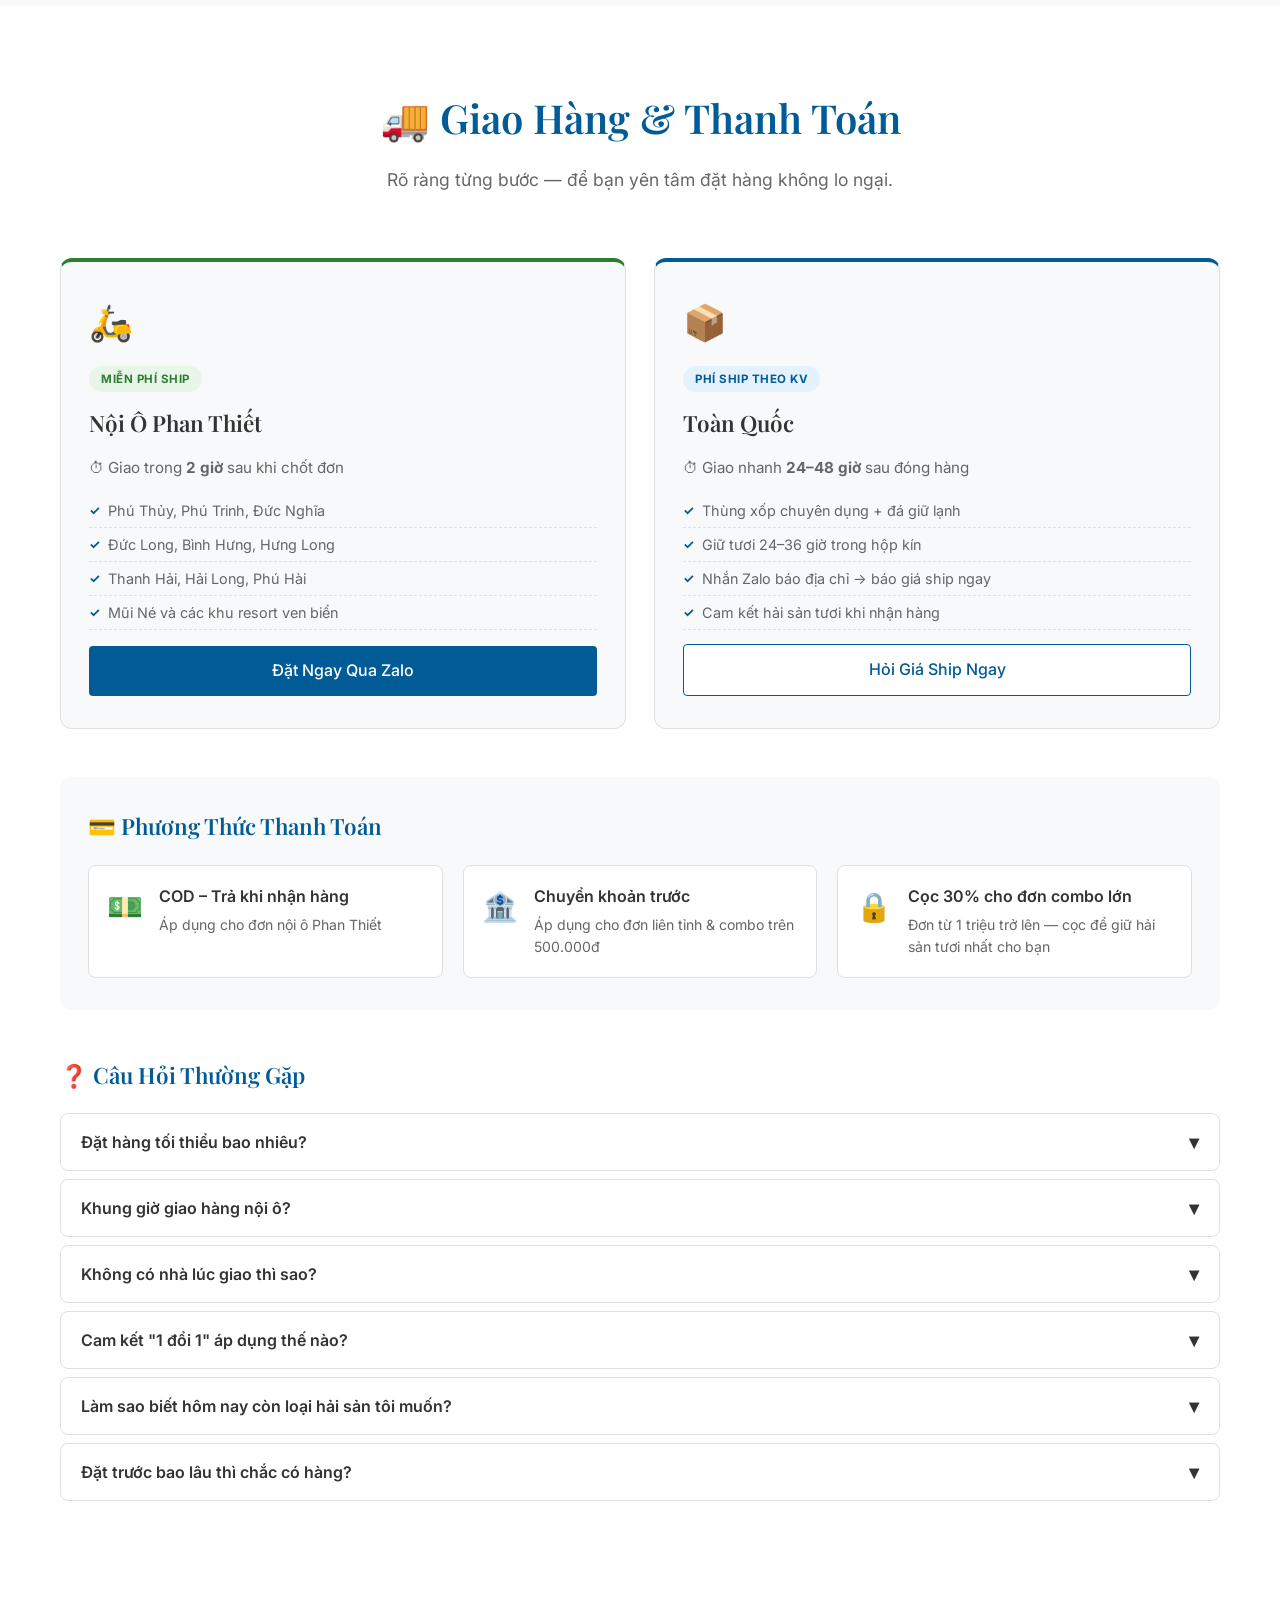
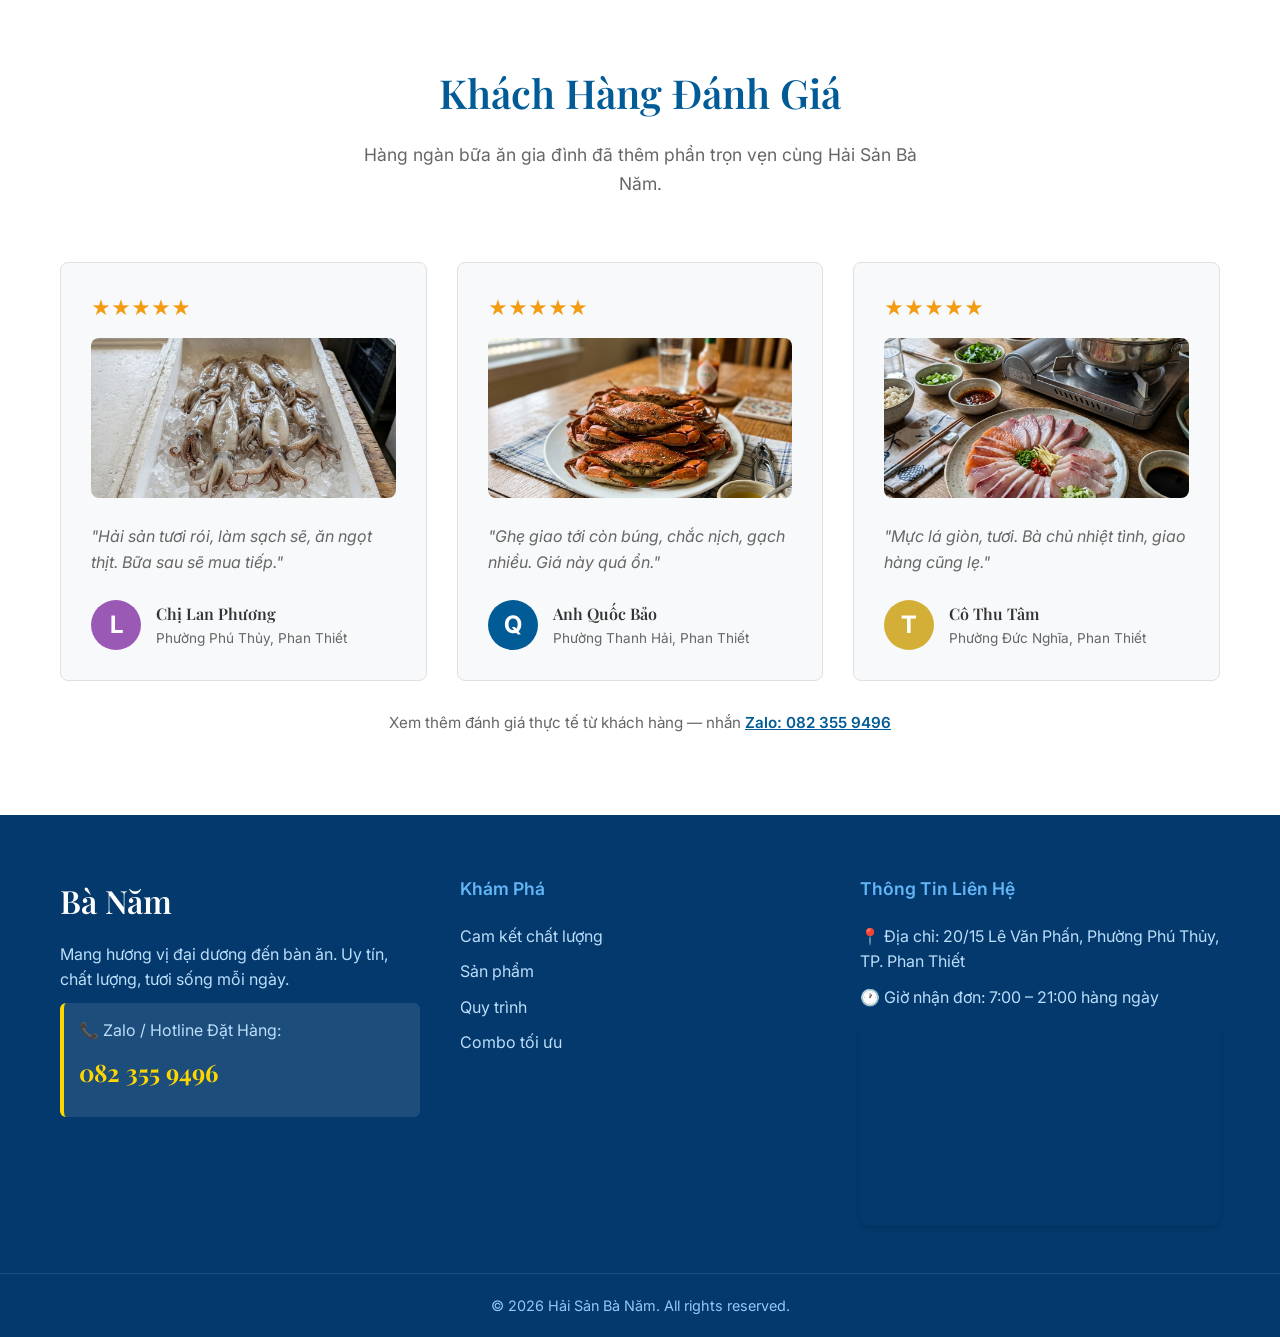
==== commit f4525b5a: "Cập nhật phần Mẻ lưới và Đánh giá" ====
--- a/index.html
+++ b/index.html
@@ -140,7 +140,7 @@
             </div>
             <div class="about-text">
                 <h2 data-i18n="about_title">Cam Kết Từ Trái Tim Người Làm Biển</h2>
-                <p data-i18n="about_desc">Khởi nguồn từ một sạp hải sản nhỏ tại cảng cá Phan Thiết, Hải Sản Bà Năm hiểu rằng sự tươi ngon chính là điều quan trọng nhất. Chúng tôi chọn lọc kỹ càng từng con cá, con mực để mang đến bữa ăn trọn vẹn cho gia đình bạn.</p>
+                <p data-i18n="about_desc">Hơn 30 năm gắn bó với cảng cá Phan Thiết, Bà Năm biết rõ con cá nào vừa lên bờ lúc tinh mơ, mẻ mực nào đánh bắt ngoài khơi xa còn tươi rói mùi nước biển. Mỗi sáng sớm, Bà có mặt tại bến để chọn tay từng con ghẹ còn búng, từng con mực vẫn còn phồng nước.</p>
                 <ul class="features">
                     <li data-i18n="feat_1">100% Tươi sống, chuẩn hải sản tự nhiên</li>
                     <li data-i18n="feat_2">Miễn phí làm sạch, sơ chế theo yêu cầu</li>
@@ -150,23 +150,7 @@
             </div>
         </div>
 
-        <!-- Người Làm Biển Block -->
-        <div class="container owner-story-block">
-            <div class="owner-portrait-wrap">
-                <!-- 📸 THAY BẰNG ẢNH CHỦ SHOP THẬT: <img src="assets/owner_portrait.jpg" alt="Bà Năm"> -->
-                <div class="img-placeholder portrait-placeholder">
-                    <span class="ph-icon">📸</span>
-                    <p class="ph-label">THAY BẰNG<br>ẢNH CHỦ SHOP THẬT</p>
-                    <small>Bà Năm bên sạp cá<br>Tỉ lệ 4:5 hoặc 1:1</small>
-                </div>
-            </div>
-            <div class="owner-story-text">
-                <h3>Người Làm Biển Phan Thiết</h3>
-                <p>Hơn 15 năm gắn bó với cảng cá Phan Thiết, Bà Năm biết rõ con cá nào vừa lên bờ lúc tinh mơ, mẻ mực nào đánh bắt ngoài khơi xa còn tươi rói mùi nước biển. Mỗi sáng sớm, Bà có mặt tại bến để chọn tay từng con ghẹ còn búng, từng con mực vẫn còn phồng nước.</p>
-                <blockquote class="owner-quote">"Tôi không bán hải sản để lấy số lượng. Tôi chỉ bán những gì tôi dám cho gia đình mình ăn." <em>— Bà Năm</em></blockquote>
-                <a href="https://zalo.me/0823559496" target="_blank" class="btn-secondary">💬 Nhắn Trực Tiếp Cho Bà Năm</a>
-            </div>
-        </div>
+        <!-- Người Làm Biển Block (Hidden) -->
     </section>
 
     <!-- Daily Catch Section -->
@@ -186,55 +170,6 @@
     <!-- Products Section -->
     <section id="products" class="section products-section" style="background-color: var(--bg-light);">
         <div class="container">
-            <div class="section-header">
-                <h2 data-i18n="prod_title">Sản Phẩm Hôm Nay</h2>
-            </div>
-
-            <div class="product-grid">
-                <div class="product-card">
-                    <div class="product-img">
-                        <img src="assets/product_squid_1779929579475.png" alt="Mực Lá Phan Thiết" id="img-squid">
-                        <div class="product-badge" data-i18n="badge_bestseller">Best Seller</div>
-                    </div>
-                    <div class="product-info">
-                        <h3 data-i18n="squid_title">Mực Lá Phan Thiết</h3>
-                        <p class="product-desc" data-i18n="squid_desc">Mực lá đánh bắt trong ngày, thịt dày, giòn ngọt tự nhiên.</p>
-                        <div class="product-bottom">
-                            <span class="price">420,000đ<span data-i18n="per_kg">/kg</span></span>
-                            <button class="btn-buy" onclick="openOrderModal('Mực Lá Phan Thiết', 'assets/product_squid_1779929579475.png', true)" data-i18n="btn_buy">Đặt Mua</button>
-                        </div>
-                    </div>
-                </div>
-
-                <div class="product-card">
-                    <div class="product-img">
-                        <img src="assets/product_bluecrab_1779929543211.png" alt="Ghẹ Xanh Sống" id="img-crab">
-                    </div>
-                    <div class="product-info">
-                        <h3 data-i18n="crab_title">Ghẹ Xanh Sống</h3>
-                        <p class="product-desc" data-i18n="crab_desc">Ghẹ loại 1, bao chắc thịt, gạch béo ngậy. Giao sống tận nơi.</p>
-                        <div class="product-bottom">
-                            <span class="price">550,000đ<span data-i18n="per_kg">/kg</span></span>
-                            <button class="btn-buy" onclick="openOrderModal('Ghẹ Xanh Sống', 'assets/product_bluecrab_1779929543211.png', true)" data-i18n="btn_buy">Đặt Mua</button>
-                        </div>
-                    </div>
-                </div>
-
-                <div class="product-card">
-                    <div class="product-img">
-                        <img src="assets/product_cobia_1779929563688.png" alt="Cá Bóp Biển" id="img-cobia">
-                    </div>
-                    <div class="product-info">
-                        <h3 data-i18n="cobia_title">Cá Bóp Cắt Lát</h3>
-                        <p class="product-desc" data-i18n="cobia_desc">Cá bóp biển tự nhiên, nấu ngót hay nhúng mẻ đều tuyệt hảo.</p>
-                        <div class="product-bottom">
-                            <span class="price">280,000đ<span data-i18n="per_kg">/kg</span></span>
-                            <button class="btn-buy" onclick="openOrderModal('Cá Bóp Cắt Lát', 'assets/product_cobia_1779929563688.png', true)" data-i18n="btn_buy">Đặt Mua</button>
-                        </div>
-                    </div>
-                </div>
-            </div>
-
             <div class="harbor-note">
                 <h4><span class="icon">🌊</span> <span data-i18n="harbor_note_title">Ghi chú từ bến cảng</span></h4>
                 <p data-i18n="harbor_note_p1_html">Vì cam kết chỉ bán hải sản thiên nhiên cập bến trong ngày, số lượng mỗi loại hoàn toàn phụ thuộc vào mẻ lưới. Để đảm bảo trọn vẹn danh sách món ngon, quý khách <strong>ưu tiên đặt trước 48 giờ</strong>.</p>
@@ -471,18 +406,15 @@
                     <div class="review-stars">★★★★★</div>
                     <!-- 📸 THAY BẰNG ẢNH THẬT: ảnh khách mở thùng hải sản -->
                     <div class="review-ugc">
-                        <div class="img-placeholder ugc-placeholder">
-                            <span class="ph-icon">📦</span>
-                            <p class="ph-label">Ảnh khách<br>mở thùng</p>
-                        </div>
-                    </div>
-                    <p class="review-text" data-i18n="rev_1_text">"Mình đặt combo lẩu cho tiệc cuối tuần, mở thùng ra cá mực vẫn còn tươi rói, sạch sẽ không cần làm lại. Sẽ ủng hộ shop dài dài."</p>
+                        <img src="assets/review_seafood_1_1780980333502.png" alt="Khách hàng chụp ảnh" class="ugc-img">
+                    </div>
+                    <p class="review-text" data-i18n="rev_1_text">"Hải sản tươi rói, làm sạch sẽ, ăn ngọt thịt. Bữa sau sẽ mua tiếp."</p>
                     <div class="review-author">
                         <!-- 📸 THAY BẰNG avatar ảnh thật của khách (tròn 50x50) -->
                         <div class="author-avatar">L</div>
                         <div>
                             <h4 data-i18n="rev_1_name">Chị Lan Phương</h4>
-                            <p data-i18n="rev_1_loc">TP. HCM</p>
+                            <p data-i18n="rev_1_loc">Phường Phú Thủy, Phan Thiết</p>
                         </div>
                     </div>
                 </div>
@@ -490,18 +422,15 @@
                     <div class="review-stars">★★★★★</div>
                     <!-- 📸 THAY BẰNG ẢNH THẬT: ảnh khách nhận hàng / nấu món -->
                     <div class="review-ugc">
-                        <div class="img-placeholder ugc-placeholder">
-                            <span class="ph-icon">🦀</span>
-                            <p class="ph-label">Ảnh khách<br>nhận ghẹ</p>
-                        </div>
-                    </div>
-                    <p class="review-text" data-i18n="rev_2_text">"Ghẹ xanh chắc nịch, gạch nhiều. Gọi điện hotline tư vấn rất nhiệt tình, giao hàng nhanh đúng hẹn 2 tiếng. Bà Năm bán hàng rất uy tín."</p>
+                        <img src="assets/review_seafood_2_1780980345663.png" alt="Khách hàng chụp ảnh" class="ugc-img">
+                    </div>
+                    <p class="review-text" data-i18n="rev_2_text">"Ghẹ giao tới còn búng, chắc nịch, gạch nhiều. Giá này quá ổn."</p>
                     <div class="review-author">
                         <!-- 📸 THAY BẰNG avatar ảnh thật của khách -->
                         <div class="author-avatar" style="background:var(--accent);">Q</div>
                         <div>
                             <h4 data-i18n="rev_2_name">Anh Quốc Bảo</h4>
-                            <p data-i18n="rev_2_loc">TP. HCM</p>
+                            <p data-i18n="rev_2_loc">Phường Thanh Hải, Phan Thiết</p>
                         </div>
                     </div>
                 </div>
@@ -509,18 +438,15 @@
                     <div class="review-stars">★★★★★</div>
                     <!-- 📸 THAY BẰNG ẢNH THẬT: ảnh hộp quà / thùng hải sản biếu sếp -->
                     <div class="review-ugc">
-                        <div class="img-placeholder ugc-placeholder">
-                            <span class="ph-icon">🎁</span>
-                            <p class="ph-label">Ảnh hộp<br>quà biếu</p>
-                        </div>
-                    </div>
-                    <p class="review-text" data-i18n="rev_3_text">"Hải sản đóng thùng xốp rất chuyên nghiệp, mua biếu sếp cũng thấy sang trọng. Rất ưng ý chất lượng mực lá ở đây."</p>
+                        <img src="assets/review_seafood_3_1780980357587.png" alt="Khách hàng chụp ảnh" class="ugc-img">
+                    </div>
+                    <p class="review-text" data-i18n="rev_3_text">"Mực lá giòn, tươi. Bà chủ nhiệt tình, giao hàng cũng lẹ."</p>
                     <div class="review-author">
                         <!-- 📸 THAY BẰNG avatar ảnh thật của khách -->
                         <div class="author-avatar" style="background:#d4af37;">T</div>
                         <div>
                             <h4 data-i18n="rev_3_name">Cô Thu Tâm</h4>
-                            <p data-i18n="rev_3_loc">Đồng Nai</p>
+                            <p data-i18n="rev_3_loc">Phường Đức Nghĩa, Phan Thiết</p>
                         </div>
                     </div>
                 </div>
--- a/style.css
+++ b/style.css
@@ -1203,10 +1203,369 @@
         animation-iteration-count: 1 !important;
         transition-duration: 0.01ms !important;
     }
-    .zalo-float {
-        animation: none;
-    }
-    .hero {
-        background-attachment: scroll;
-    }
-}
+    .zalo-float { animation: none; }
+    .hero { background-attachment: scroll; }
+}
+
+/* ===== Image Placeholders ===== */
+.img-placeholder {
+    background: linear-gradient(135deg, #e8f4fd, #d0e8f7);
+    border: 2px dashed #005B96;
+    border-radius: 10px;
+    display: flex;
+    flex-direction: column;
+    align-items: center;
+    justify-content: center;
+    gap: 8px;
+    text-align: center;
+    color: #005B96;
+    padding: 16px;
+}
+
+.portrait-placeholder {
+    width: 100%;
+    aspect-ratio: 4/5;
+    max-width: 320px;
+}
+
+.ugc-placeholder {
+    width: 100%;
+    height: 160px;
+    border-radius: 8px;
+    margin-bottom: 14px;
+}
+
+.ph-icon { font-size: 2rem; }
+
+.ph-label {
+    font-size: 0.78rem;
+    font-weight: 700;
+    letter-spacing: 0.5px;
+    line-height: 1.4;
+    color: #005B96;
+}
+
+.img-placeholder small {
+    font-size: 0.7rem;
+    color: #5590b5;
+}
+
+/* Fix: hide prep preview img when src empty */
+.prep-preview img[src=""] { display: none !important; }
+
+/* ===== Owner Story Block ===== */
+.owner-story-block {
+    display: grid;
+    grid-template-columns: 320px 1fr;
+    gap: 50px;
+    align-items: center;
+    margin-top: 60px;
+    padding-top: 50px;
+    border-top: 1px solid var(--border);
+}
+
+.owner-portrait-wrap {
+    display: flex;
+    justify-content: center;
+}
+
+.owner-story-text h3 {
+    font-size: 1.8rem;
+    color: var(--accent);
+    margin-bottom: 16px;
+}
+
+.owner-story-text p {
+    color: var(--text-muted);
+    font-size: 1.05rem;
+    margin-bottom: 16px;
+    line-height: 1.75;
+}
+
+.owner-quote {
+    background: #e3f2fd;
+    border-left: 4px solid #ffd700;
+    padding: 14px 18px;
+    border-radius: 0 8px 8px 0;
+    margin: 0 0 24px;
+    font-style: italic;
+    color: var(--text-main);
+    font-size: 1rem;
+}
+
+/* ===== Daily Catch Section ===== */
+.daily-catch-section { background-color: var(--bg-light); }
+
+.catch-grid {
+    display: grid;
+    grid-template-columns: repeat(auto-fill, minmax(200px, 1fr));
+    gap: 20px;
+    margin-bottom: 24px;
+}
+
+.catch-card {
+    background: var(--bg-card);
+    border: 1px solid var(--border);
+    border-radius: 10px;
+    padding: 20px 18px;
+    display: flex;
+    flex-direction: column;
+    gap: 10px;
+    transition: var(--transition);
+    box-shadow: 0 2px 8px rgba(0,0,0,0.05);
+}
+
+.catch-card:hover { transform: translateY(-3px); box-shadow: 0 8px 20px rgba(0,91,150,0.12); }
+
+.catch-card.soldout {
+    opacity: 0.5;
+    pointer-events: none;
+}
+
+.catch-name {
+    font-family: var(--font-heading);
+    font-size: 1.15rem;
+    font-weight: 600;
+    color: var(--text-main);
+}
+
+.catch-price {
+    font-size: 1.25rem;
+    font-weight: 700;
+    color: var(--accent);
+}
+
+.catch-price span { font-size: 0.85rem; color: var(--text-muted); font-weight: 400; }
+
+.catch-status {
+    display: inline-block;
+    font-size: 0.75rem;
+    font-weight: 700;
+    padding: 3px 10px;
+    border-radius: 20px;
+    align-self: flex-start;
+}
+
+.status-available { background: #e8f5e9; color: #2e7d32; }
+.status-limited   { background: #fff3e0; color: #e65100; }
+.status-soldout   { background: #f5f5f5; color: #9e9e9e; }
+
+.catch-btn {
+    margin-top: auto;
+    background: var(--accent);
+    color: white;
+    border: none;
+    border-radius: 6px;
+    padding: 9px 14px;
+    font-size: 0.88rem;
+    font-weight: 600;
+    cursor: pointer;
+    text-decoration: none;
+    text-align: center;
+    transition: var(--transition);
+    display: block;
+}
+
+.catch-btn:hover { background: var(--accent-hover); }
+
+.catch-note {
+    text-align: center;
+    color: var(--text-muted);
+    font-size: 0.92rem;
+    padding: 14px 20px;
+    background: #e3f2fd;
+    border-radius: 8px;
+    border-left: 3px solid var(--accent);
+    text-align: left;
+}
+
+/* ===== Delivery & FAQ Section ===== */
+.delivery-section { background: var(--bg-card); }
+
+.delivery-zones {
+    display: grid;
+    grid-template-columns: 1fr 1fr;
+    gap: 28px;
+    margin-bottom: 48px;
+}
+
+.delivery-zone {
+    background: var(--bg-light);
+    border: 1px solid var(--border);
+    border-radius: 12px;
+    padding: 32px 28px;
+    display: flex;
+    flex-direction: column;
+    gap: 14px;
+    transition: var(--transition);
+}
+
+.delivery-zone:hover { box-shadow: 0 8px 24px rgba(0,91,150,0.1); }
+
+.zone-free { border-top: 4px solid #2e7d32; }
+.zone-paid { border-top: 4px solid var(--accent); }
+
+.zone-icon { font-size: 2.2rem; }
+
+.zone-badge {
+    display: inline-block;
+    font-size: 0.72rem;
+    font-weight: 700;
+    padding: 4px 12px;
+    border-radius: 20px;
+    letter-spacing: 0.5px;
+}
+
+.zone-badge.free { background: #e8f5e9; color: #2e7d32; }
+.zone-badge.paid { background: #e3f2fd; color: var(--accent); }
+
+.delivery-zone h3 {
+    font-size: 1.4rem;
+    color: var(--text-main);
+    margin: 0;
+}
+
+.zone-time { color: var(--text-muted); font-size: 0.95rem; }
+
+.zone-areas {
+    list-style: none;
+    padding: 0;
+    margin: 0;
+    flex: 1;
+}
+
+.zone-areas li {
+    color: var(--text-muted);
+    font-size: 0.9rem;
+    padding: 5px 0;
+    border-bottom: 1px dashed var(--border);
+    display: flex;
+    align-items: center;
+    gap: 8px;
+}
+
+.zone-areas li::before { content: '✓'; color: var(--accent); font-weight: bold; font-size: 0.8rem; }
+
+/* Payment */
+.payment-info {
+    background: var(--bg-light);
+    border-radius: 12px;
+    padding: 32px 28px;
+    margin-bottom: 48px;
+}
+
+.payment-info h3 {
+    font-size: 1.4rem;
+    color: var(--accent);
+    margin-bottom: 20px;
+}
+
+.payment-methods {
+    display: grid;
+    grid-template-columns: repeat(auto-fit, minmax(240px, 1fr));
+    gap: 20px;
+}
+
+.payment-method {
+    display: flex;
+    align-items: flex-start;
+    gap: 16px;
+    background: var(--bg-card);
+    border: 1px solid var(--border);
+    border-radius: 8px;
+    padding: 18px;
+}
+
+.pm-icon { font-size: 1.8rem; flex-shrink: 0; }
+
+.payment-method h4 {
+    font-size: 1rem;
+    color: var(--text-main);
+    margin-bottom: 4px;
+    font-family: var(--font-body);
+}
+
+.payment-method p { font-size: 0.88rem; color: var(--text-muted); }
+
+/* FAQ */
+.faq-wrap h3 {
+    font-size: 1.4rem;
+    color: var(--accent);
+    margin-bottom: 20px;
+}
+
+.faq-list { display: flex; flex-direction: column; gap: 8px; }
+
+.faq-item {
+    border: 1px solid var(--border);
+    border-radius: 8px;
+    overflow: hidden;
+    background: var(--bg-card);
+}
+
+.faq-question {
+    width: 100%;
+    background: none;
+    border: none;
+    padding: 16px 20px;
+    text-align: left;
+    font-size: 1rem;
+    font-weight: 600;
+    color: var(--text-main);
+    cursor: pointer;
+    display: flex;
+    justify-content: space-between;
+    align-items: center;
+    gap: 12px;
+    transition: background-color 0.2s ease;
+    font-family: var(--font-body);
+}
+
+.faq-question:hover { background: var(--bg-light); }
+.faq-question[aria-expanded="true"] { color: var(--accent); background: #e3f2fd; }
+
+.faq-arrow {
+    font-size: 1.2rem;
+    transition: transform 0.25s ease;
+    flex-shrink: 0;
+}
+
+.faq-question[aria-expanded="true"] .faq-arrow { transform: rotate(180deg); }
+
+.faq-answer {
+    max-height: 0;
+    overflow: hidden;
+    transition: max-height 0.3s ease, padding 0.3s ease;
+    padding: 0 20px;
+}
+
+.faq-answer.open {
+    max-height: 200px;
+    padding: 0 20px 16px;
+}
+
+.faq-answer p { color: var(--text-muted); font-size: 0.95rem; line-height: 1.7; }
+
+/* ===== Reviews UGC ===== */
+.review-ugc { margin-bottom: 4px; }
+
+/* Responsive additions */
+@media (max-width: 900px) {
+    .owner-story-block {
+        grid-template-columns: 1fr;
+        gap: 32px;
+    }
+    .owner-portrait-wrap { justify-content: flex-start; }
+    .portrait-placeholder { max-width: 260px; aspect-ratio: 1/1; }
+    .delivery-zones { grid-template-columns: 1fr; }
+}
+
+@media (max-width: 768px) {
+    .catch-grid { grid-template-columns: repeat(2, 1fr); }
+    .payment-methods { grid-template-columns: 1fr; }
+    .owner-story-block { margin-top: 40px; padding-top: 40px; }
+}
+
+.catch-img { width: 100%; height: 150px; object-fit: cover; border-radius: 8px; margin-bottom: 15px; }
+
+.ugc-img { width: 100%; height: 160px; object-fit: cover; border-radius: 8px; margin-bottom: 14px; }
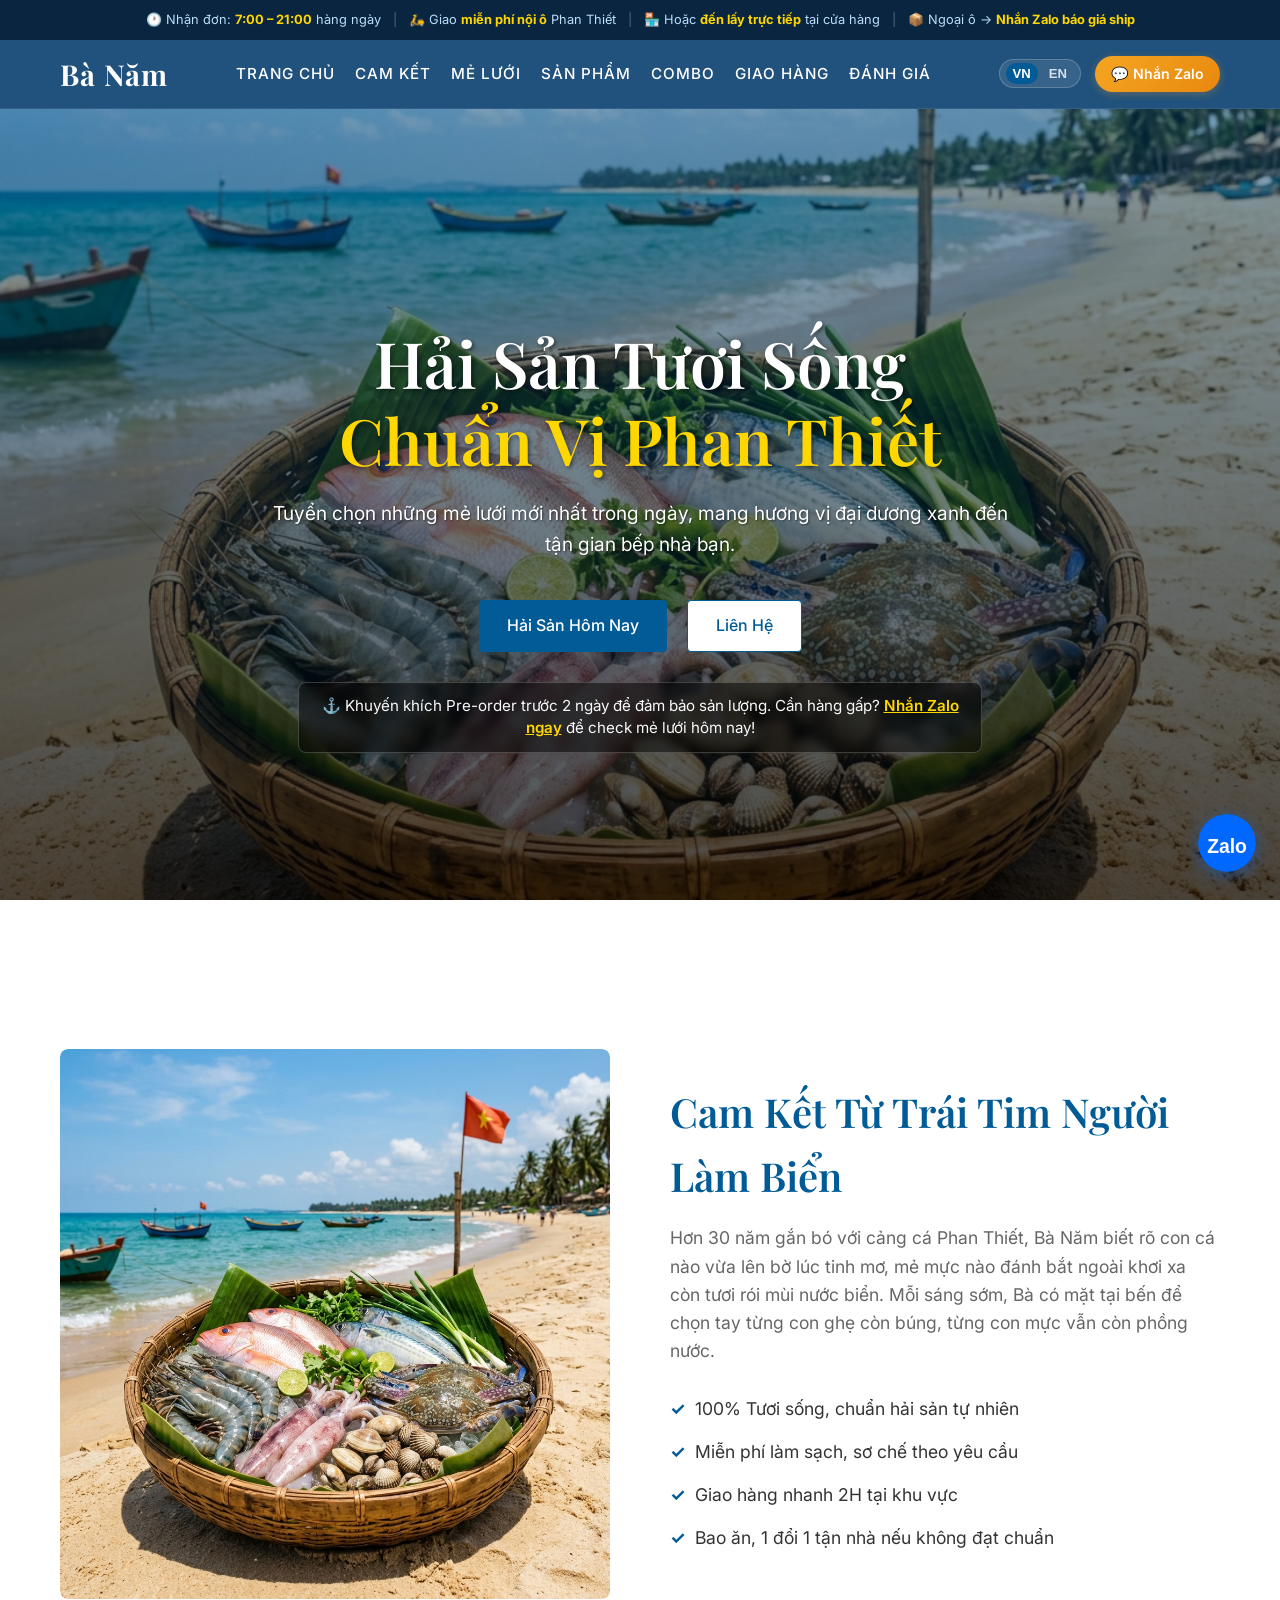
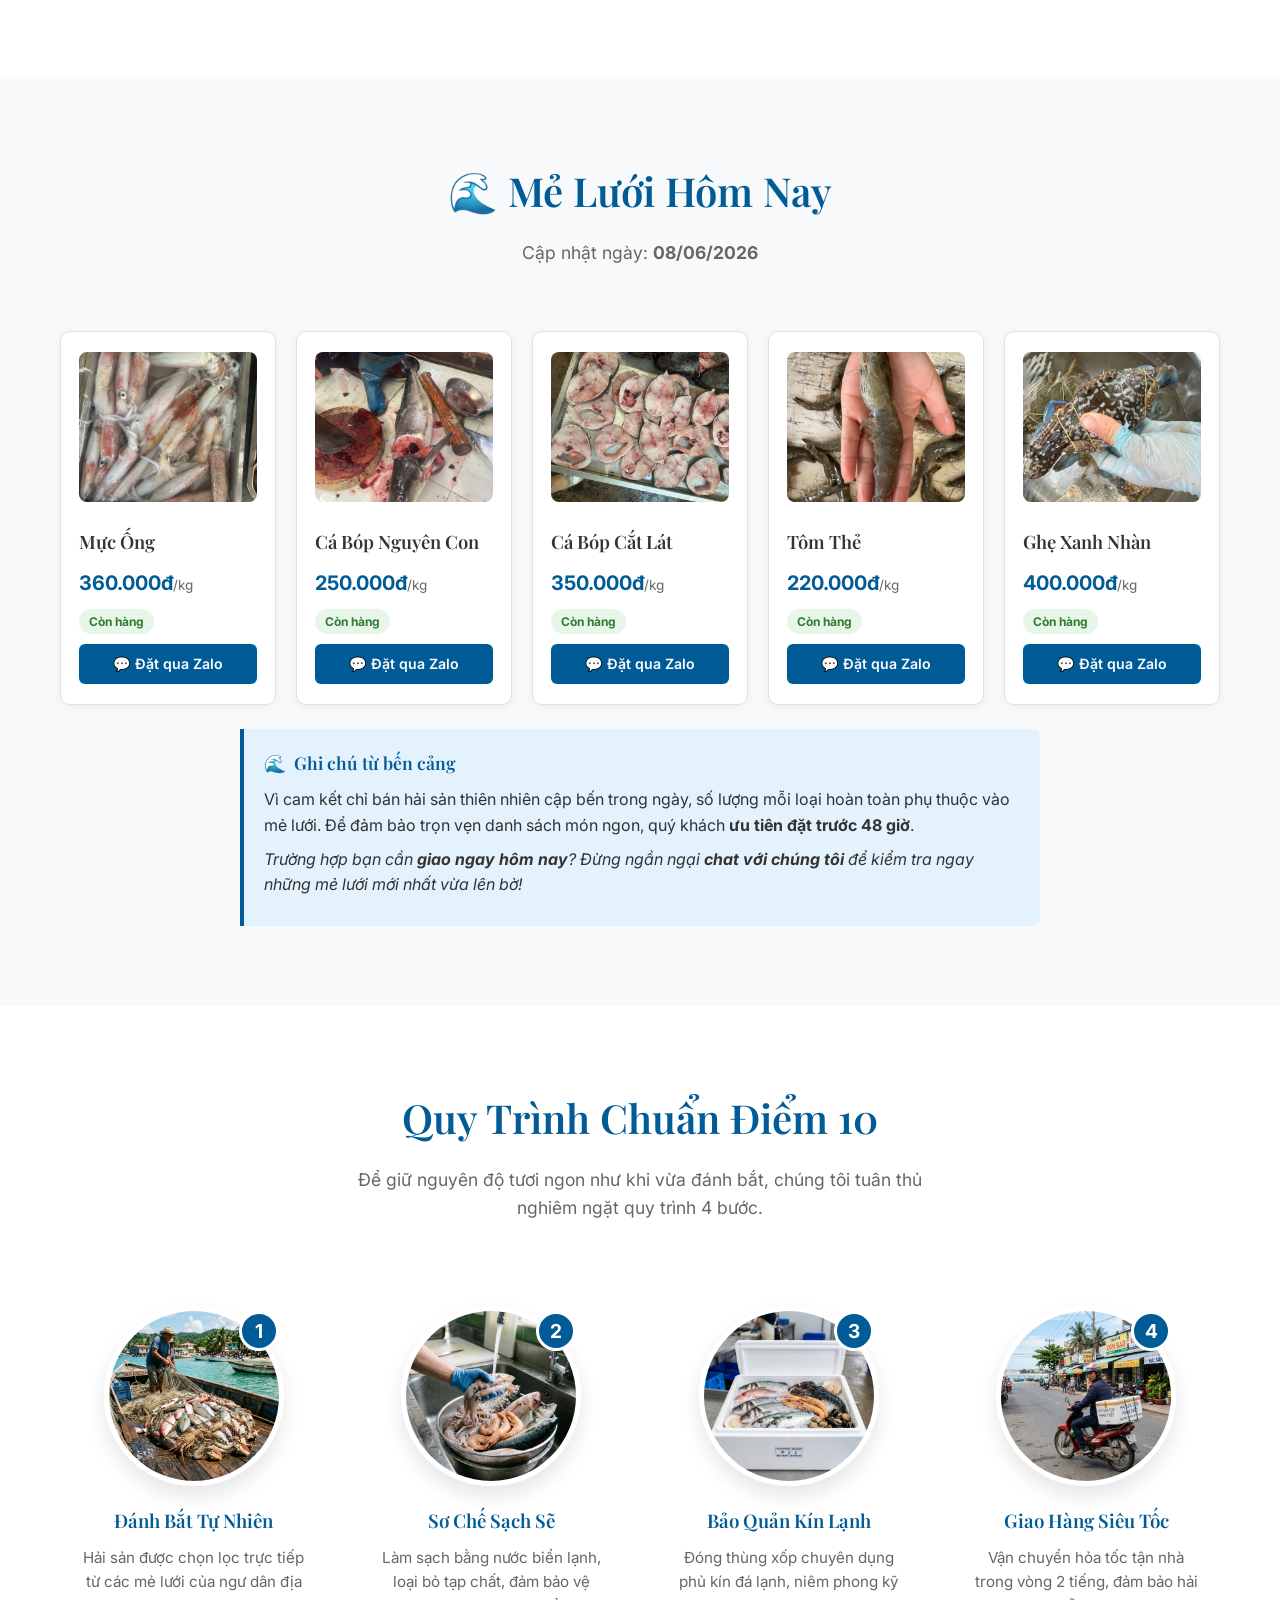
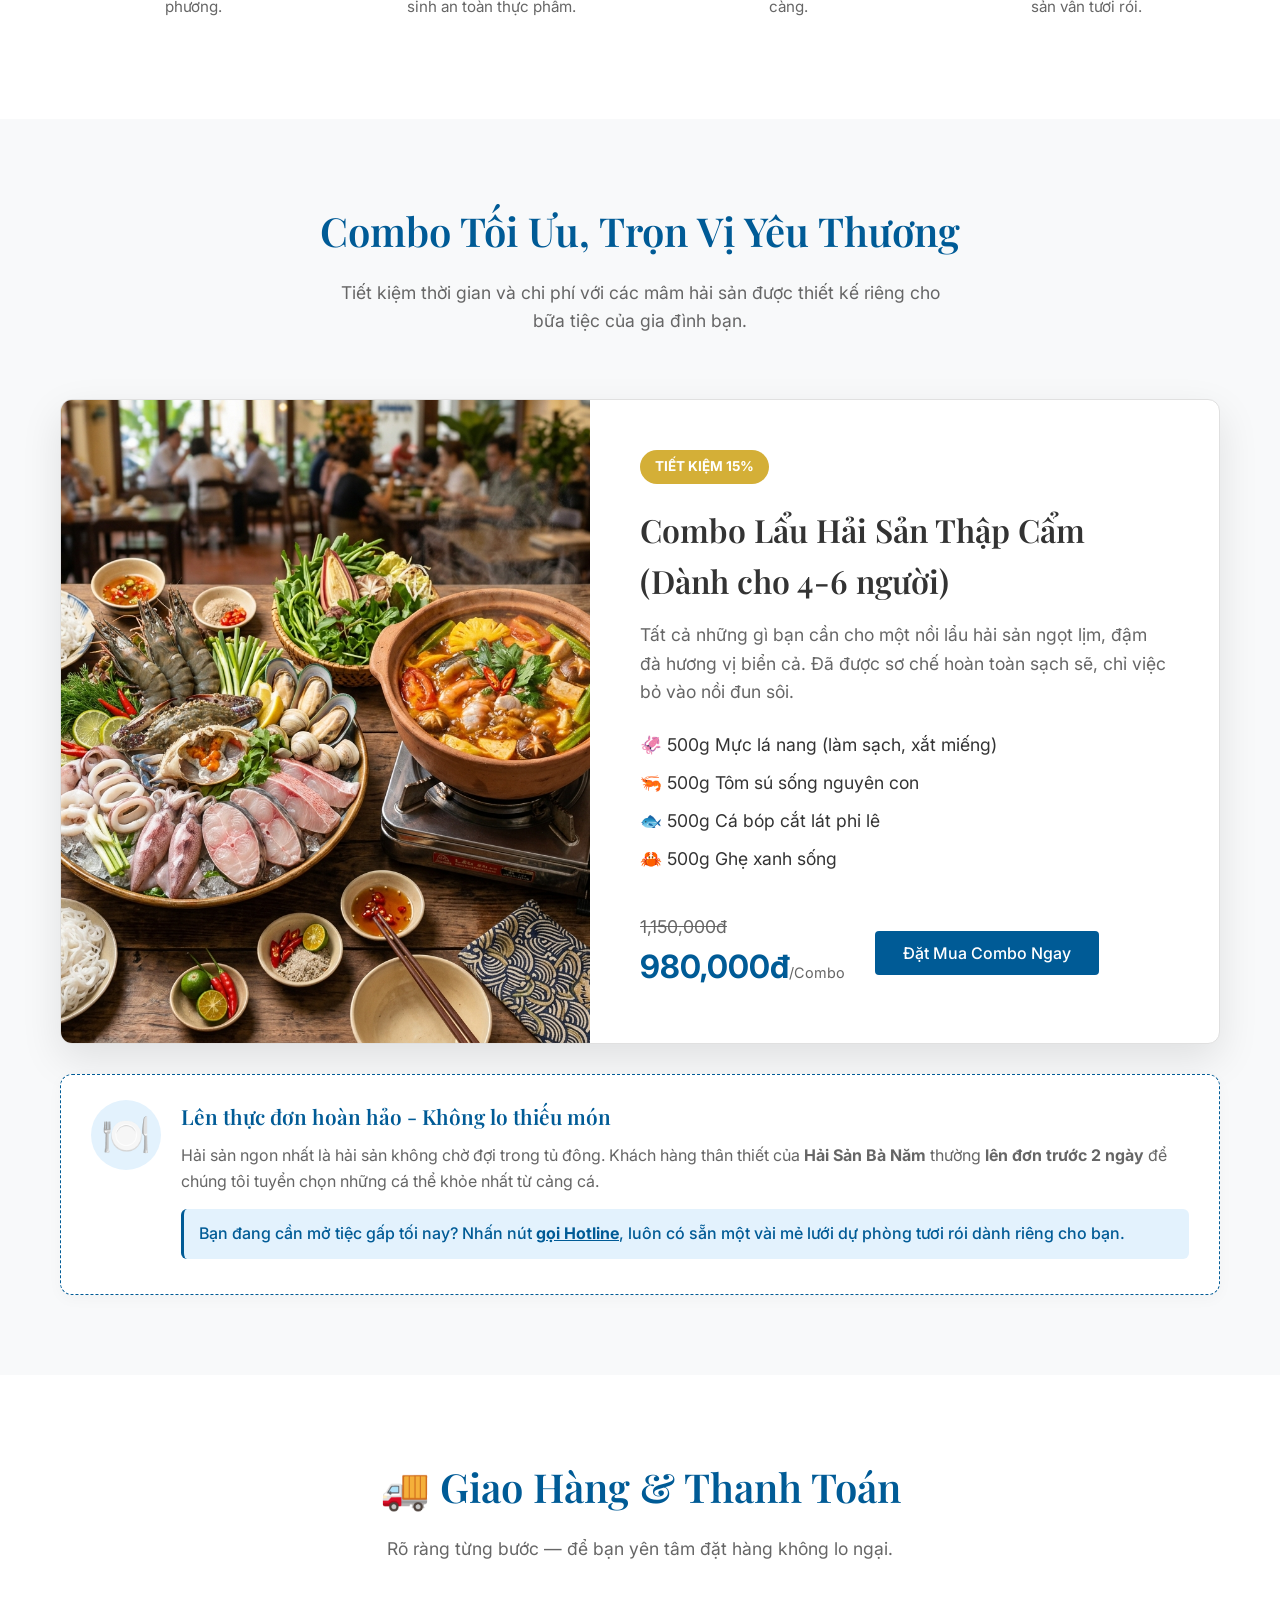
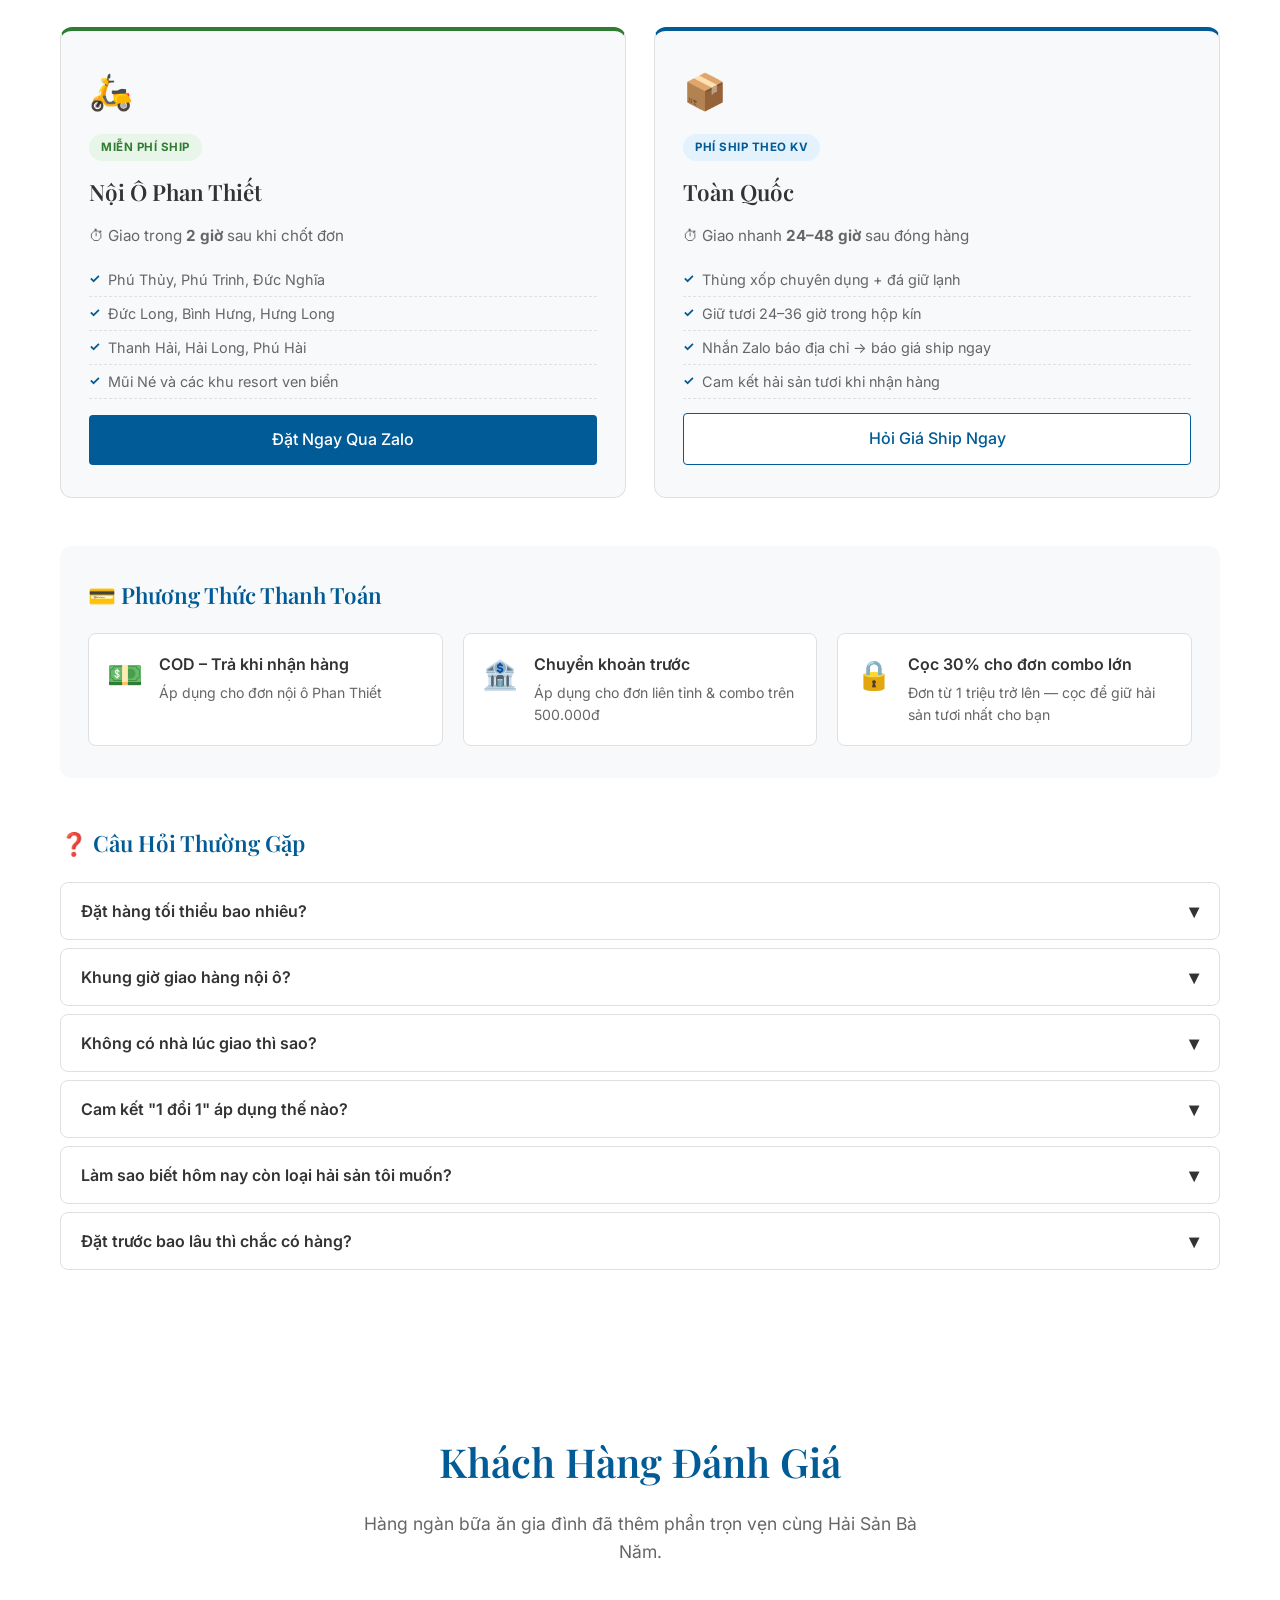
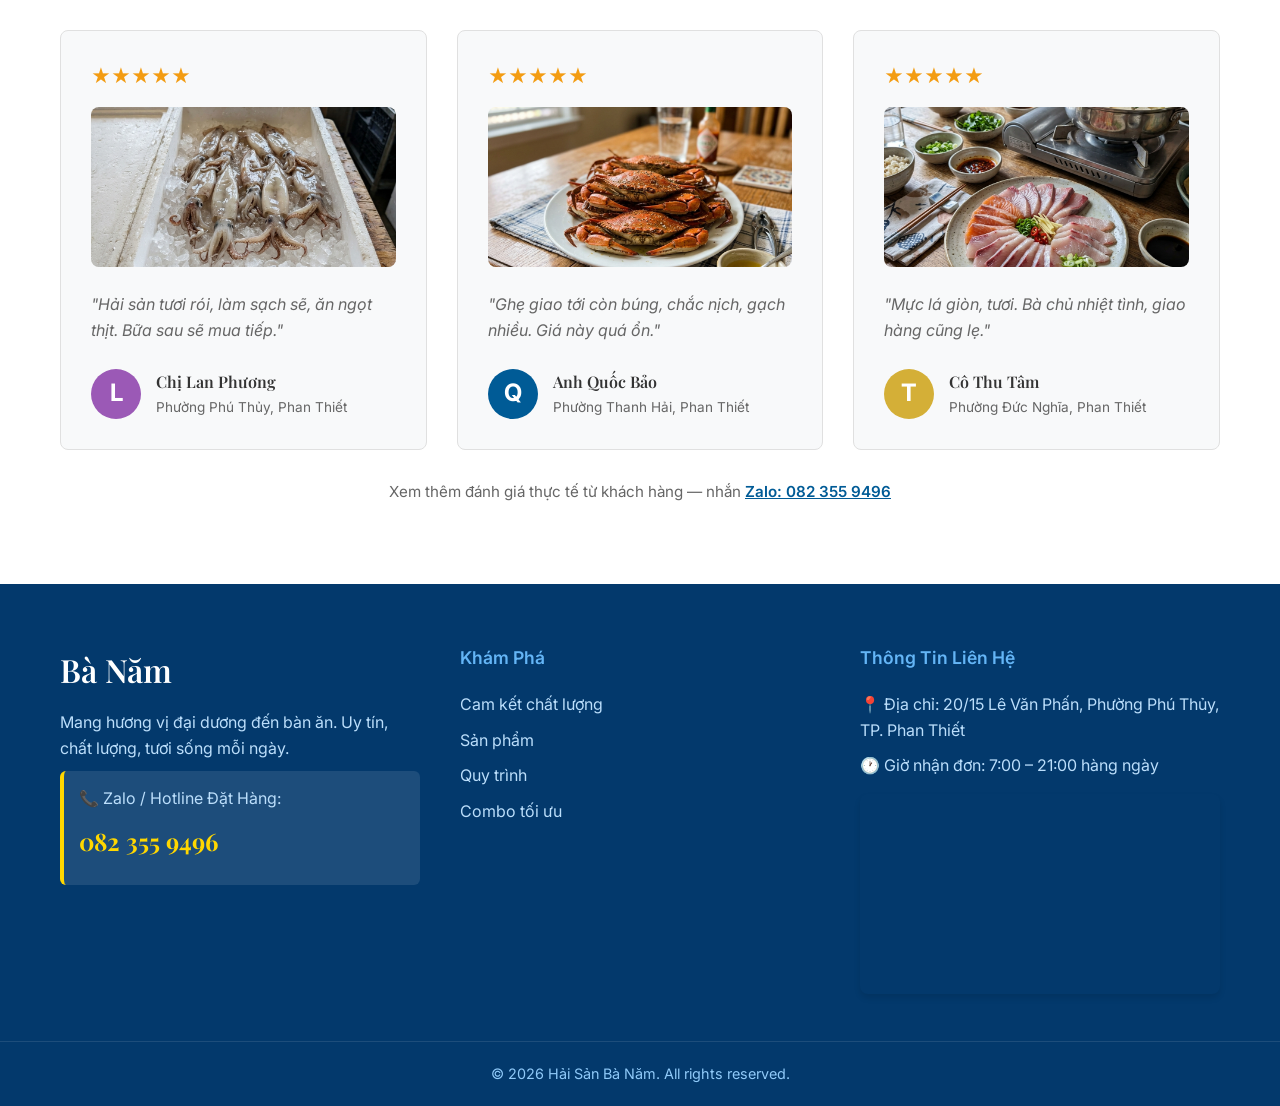
==== commit 3b1b792b: "Update index.html" ====
--- a/index.html
+++ b/index.html
@@ -163,13 +163,6 @@
             <div class="catch-grid" id="catchGrid">
                 <!-- Được render tự động từ mảng dailyCatch trong script.js -->
             </div>
-            <p class="catch-note">⚓ Số lượng phụ thuộc hoàn toàn vào mẻ lưới trong ngày — <strong>ưu tiên đặt trước 48 giờ</strong> để đảm bảo hàng tươi nhất cho bạn.</p>
-        </div>
-    </section>
-
-    <!-- Products Section -->
-    <section id="products" class="section products-section" style="background-color: var(--bg-light);">
-        <div class="container">
             <div class="harbor-note">
                 <h4><span class="icon">🌊</span> <span data-i18n="harbor_note_title">Ghi chú từ bến cảng</span></h4>
                 <p data-i18n="harbor_note_p1_html">Vì cam kết chỉ bán hải sản thiên nhiên cập bến trong ngày, số lượng mỗi loại hoàn toàn phụ thuộc vào mẻ lưới. Để đảm bảo trọn vẹn danh sách món ngon, quý khách <strong>ưu tiên đặt trước 48 giờ</strong>.</p>
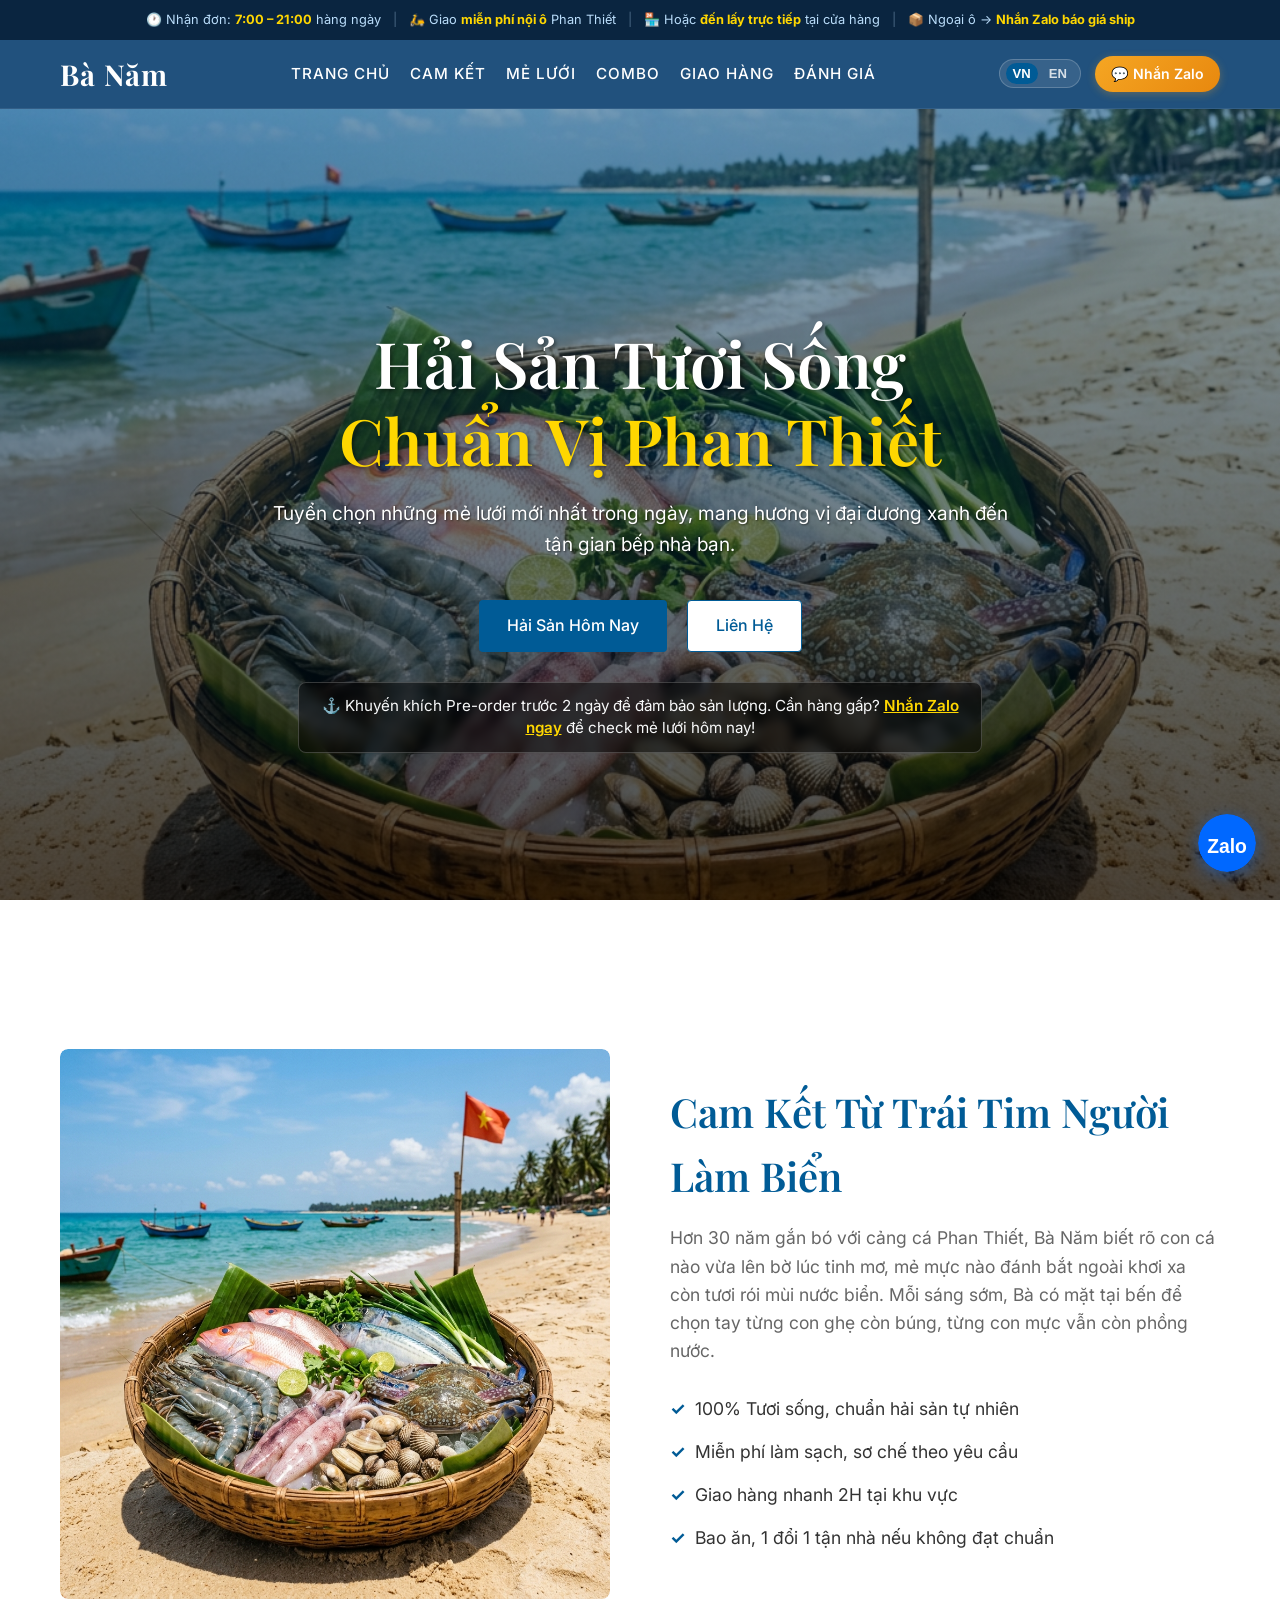
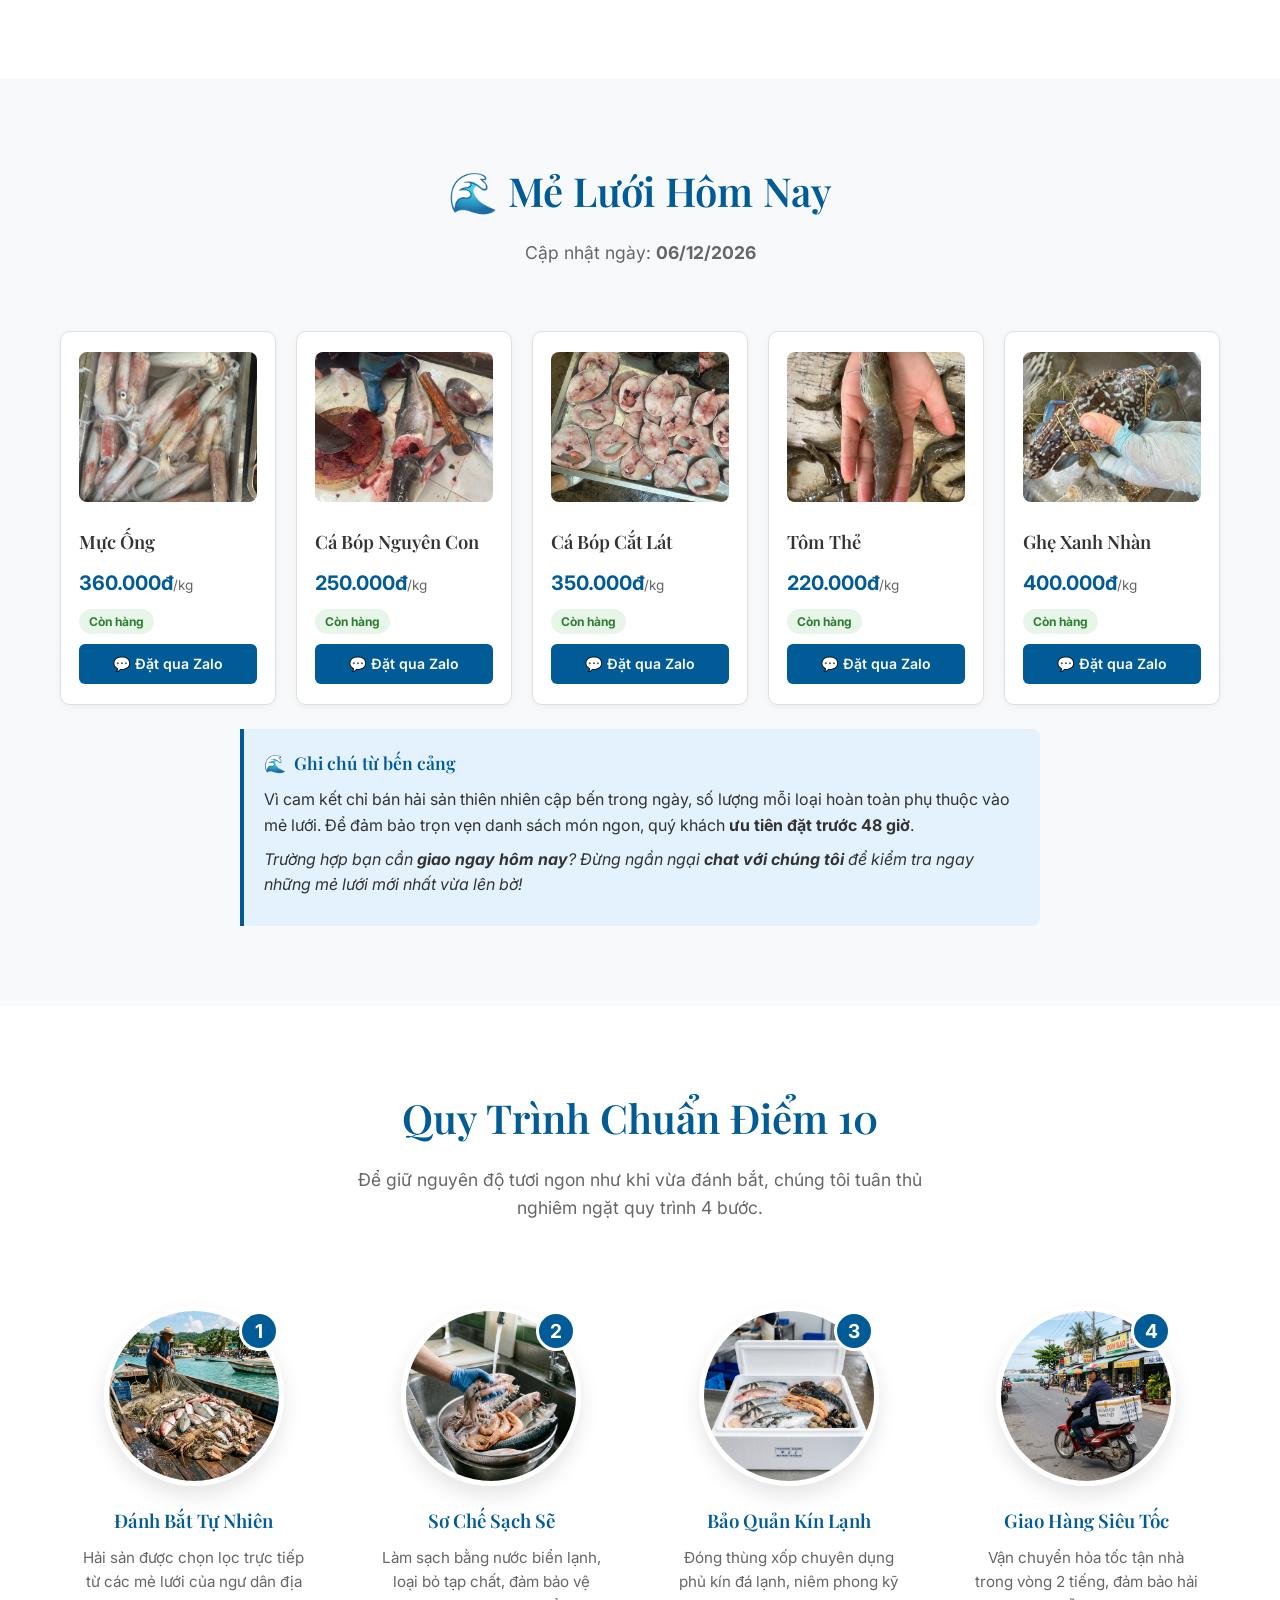
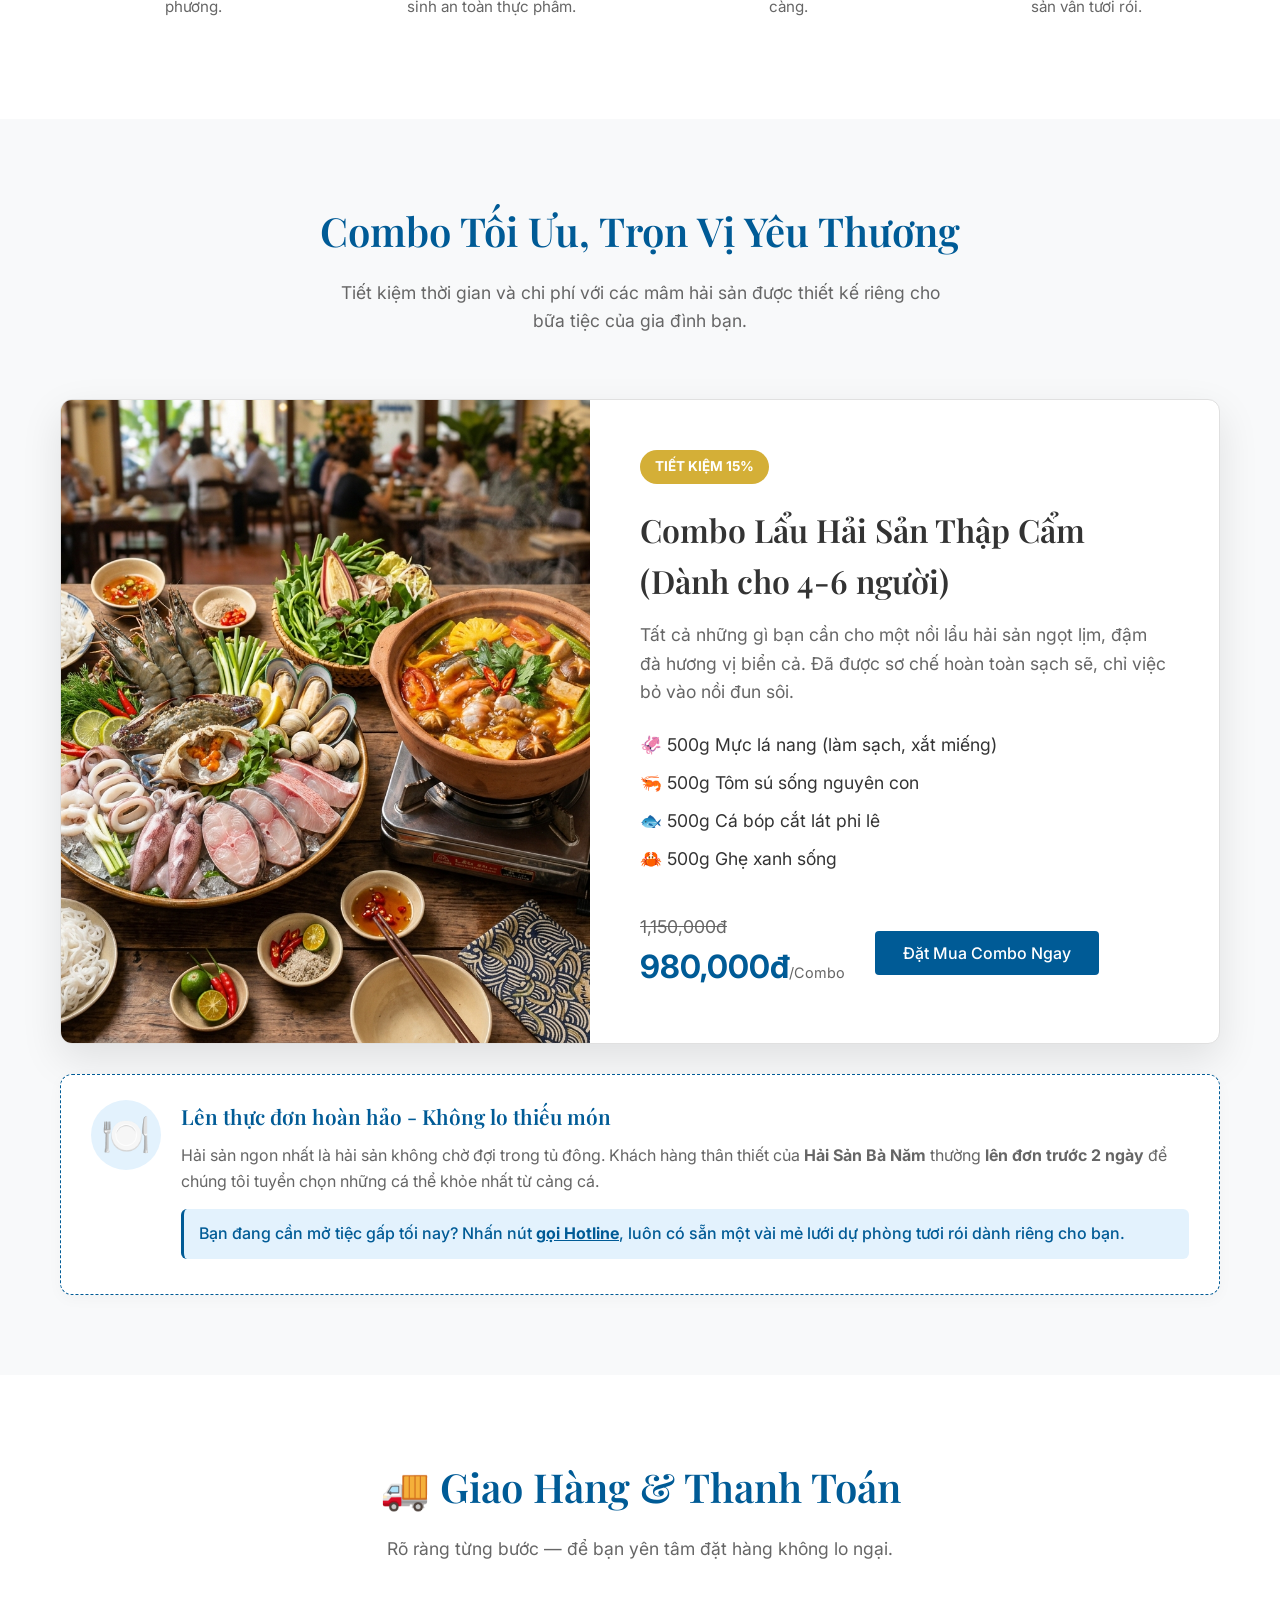
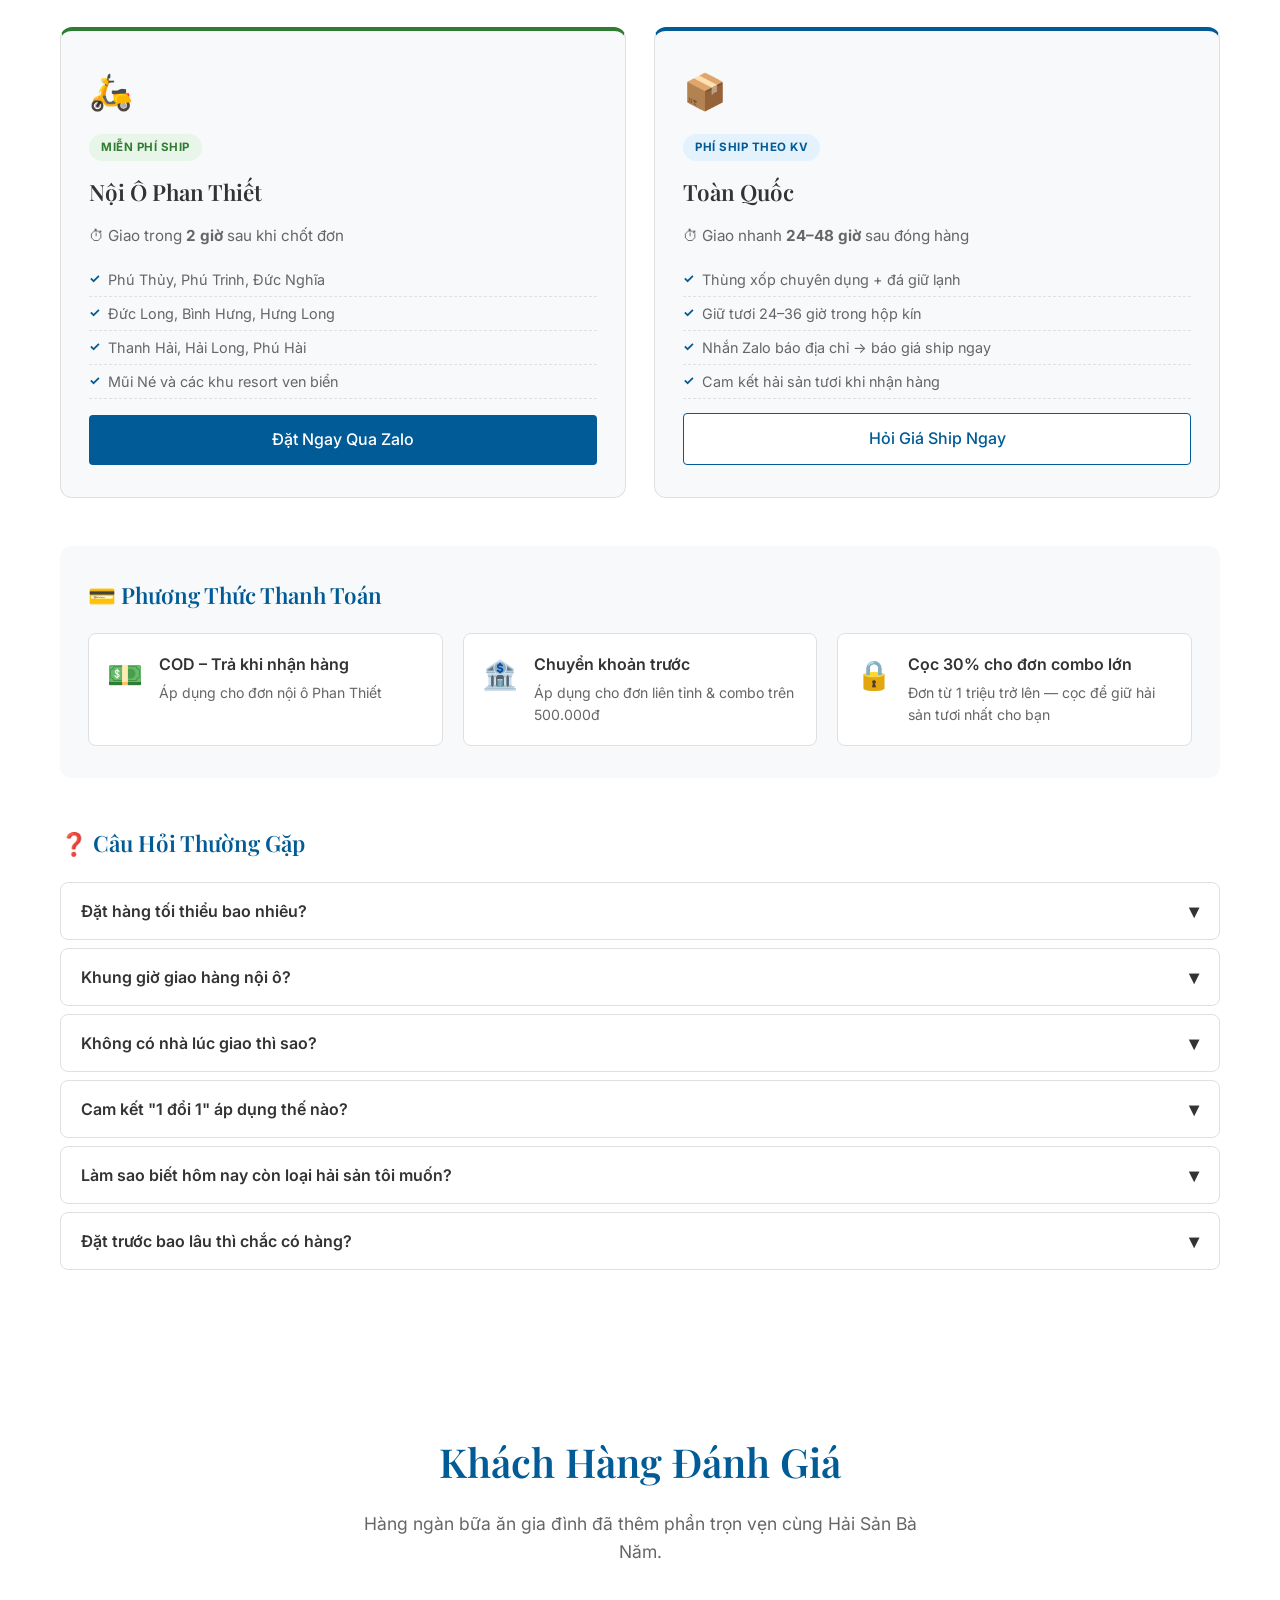
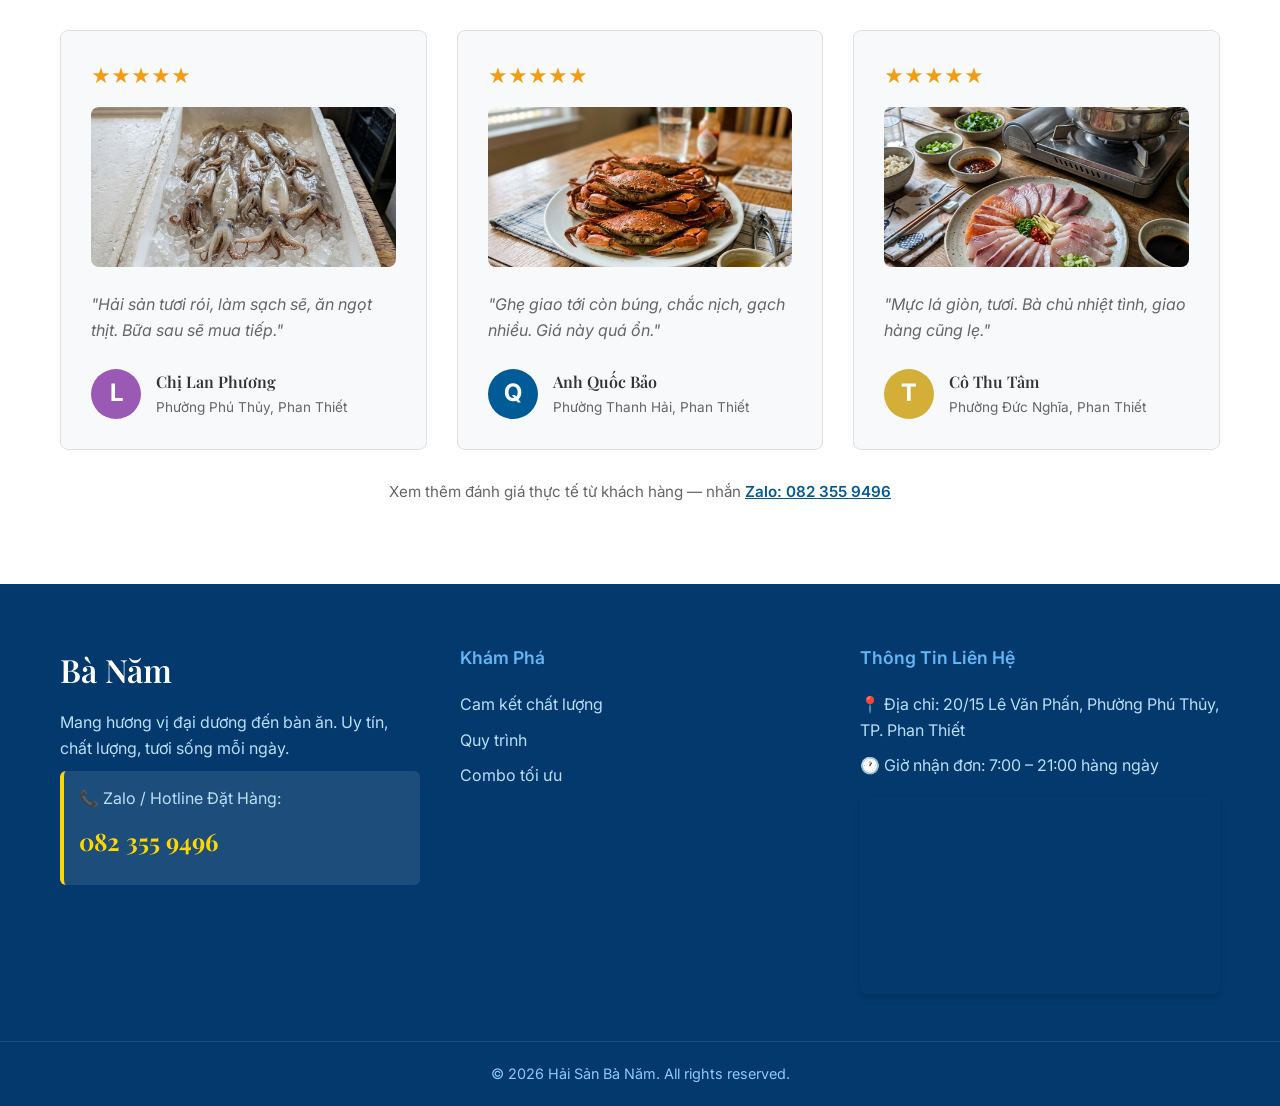
==== commit dbd4e26c: "Update index.html" ====
--- a/index.html
+++ b/index.html
@@ -95,7 +95,6 @@
                     <a href="#home" data-i18n="nav_home">Trang chủ</a>
                     <a href="#about" data-i18n="nav_about">Cam kết</a>
                     <a href="#daily-catch">Mẻ lưới</a>
-                    <a href="#products" data-i18n="nav_products">Sản phẩm</a>
                     <a href="#combo" data-i18n="nav_combo">Combo</a>
                     <a href="#delivery">Giao hàng</a>
                     <a href="#reviews" data-i18n="nav_reviews">Đánh giá</a>
@@ -123,7 +122,7 @@
             <h1 data-i18n="hero_title_html">Hải Sản Tươi Sống<br><span>Chuẩn Vị Phan Thiết</span></h1>
             <p data-i18n="hero_desc">Tuyển chọn những mẻ lưới mới nhất trong ngày, mang hương vị đại dương xanh đến tận gian bếp nhà bạn.</p>
             <div class="hero-actions">
-                <a href="#products" class="btn-primary" data-i18n="btn_shop_now">Hải Sản Hôm Nay</a>
+                <a href="#daily-catch" class="btn-primary" data-i18n="btn_shop_now">Hải Sản Hôm Nay</a>
                 <a href="#footer-contact" class="btn-secondary" data-i18n="btn_contact">Liên Hệ</a>
             </div>
             <div class="hero-note">
@@ -464,7 +463,6 @@
             <div class="footer-col">
                 <h4 data-i18n="footer_nav_title">Khám Phá</h4>
                 <a href="#about" data-i18n="nav_about">Cam kết chất lượng</a>
-                <a href="#products" data-i18n="nav_products">Sản phẩm</a>
                 <a href="#process" data-i18n="nav_process">Quy trình</a>
                 <a href="#combo" data-i18n="nav_combo">Combo tối ưu</a>
             </div>
